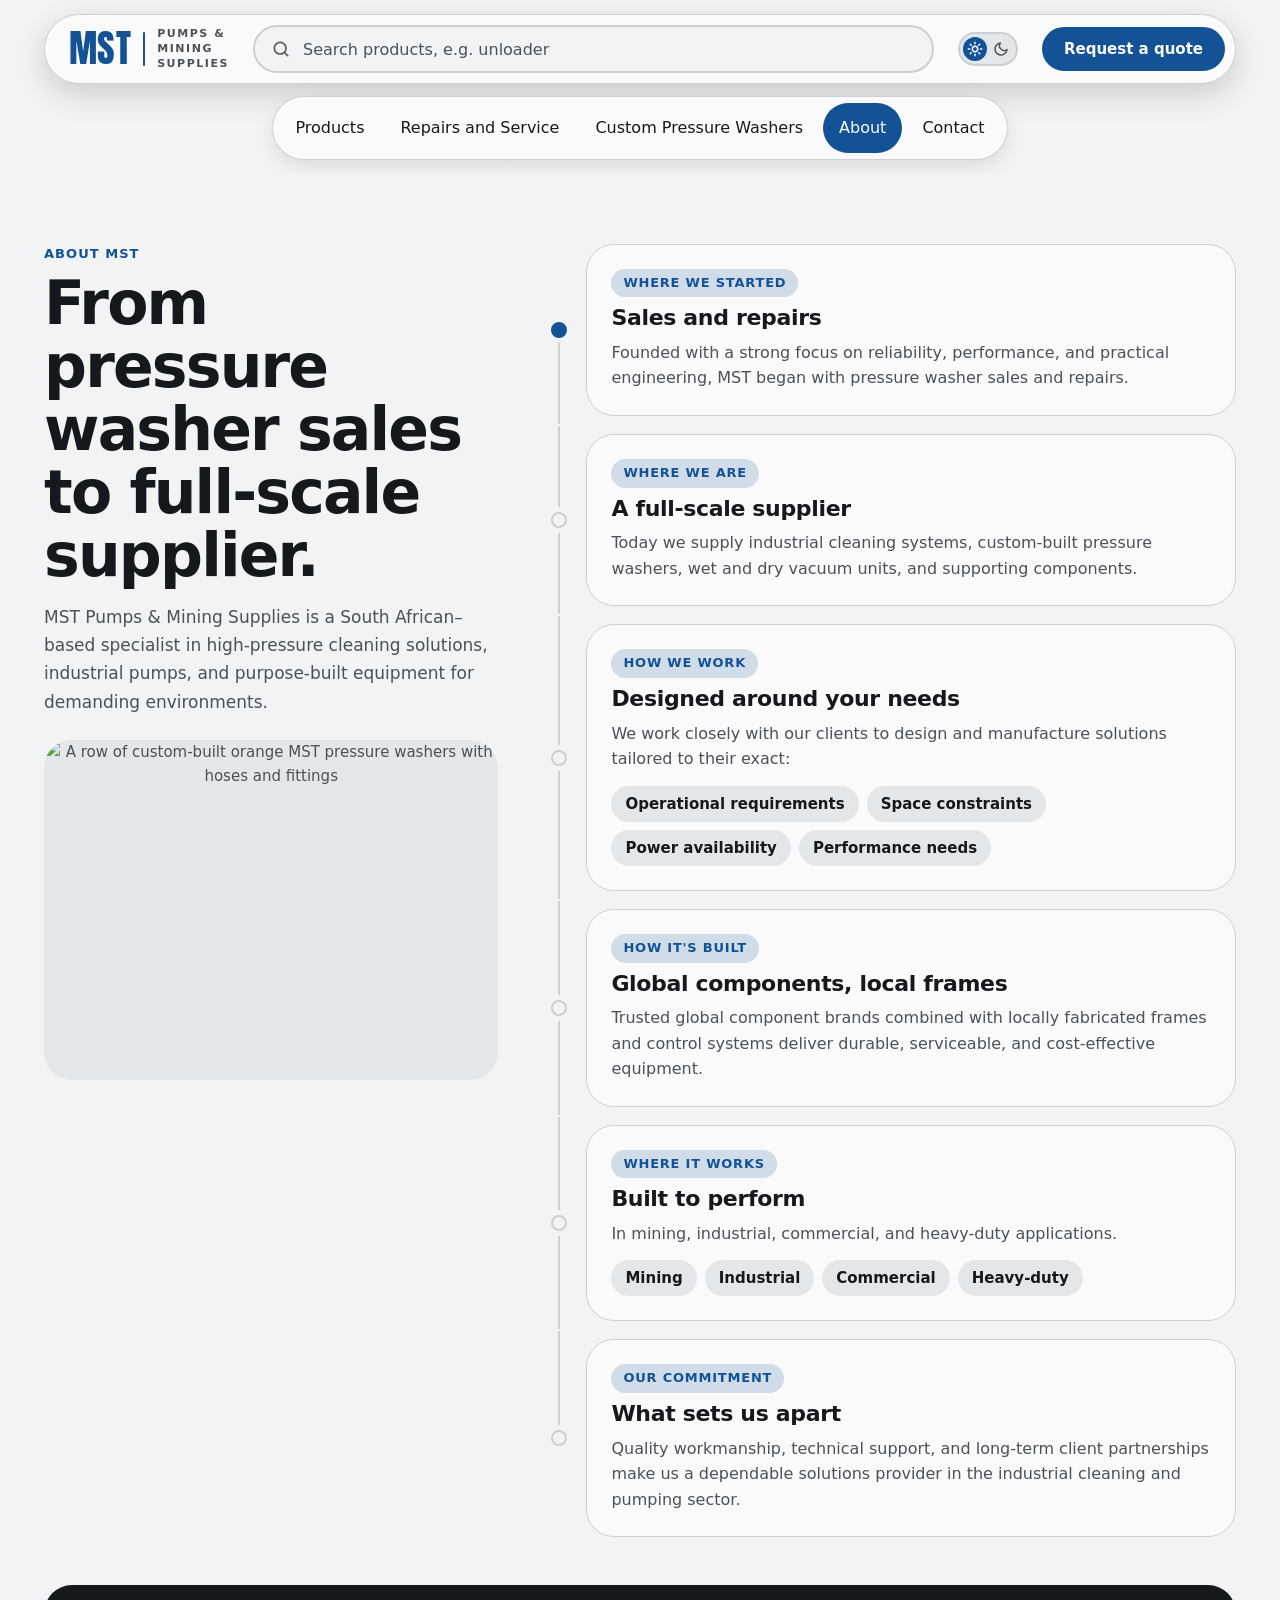
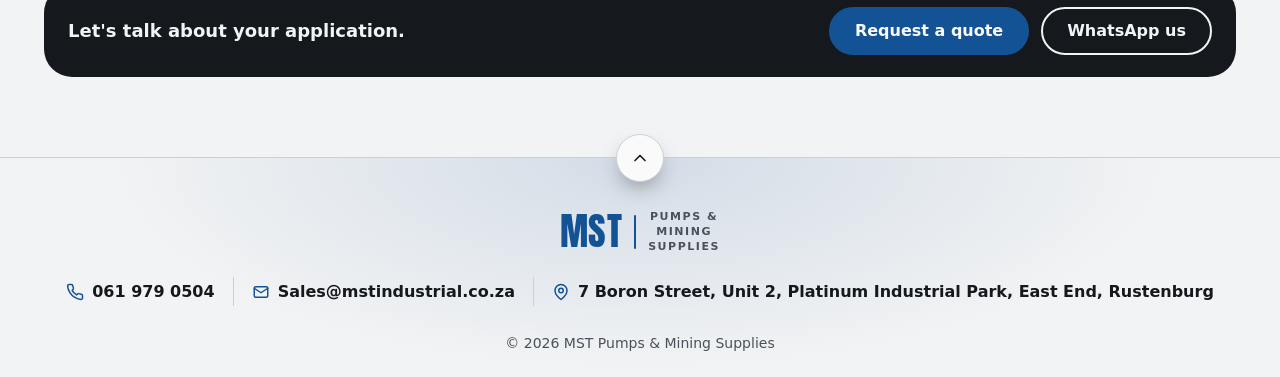
==== about/index.html @ c5d4fd09 "MST Pumps and Mining Supplies website: first progress version" ====
<!doctype html>
<html lang="en-ZA" class="no-js">
<head>
  <meta charset="utf-8">
  <meta name="viewport" content="width=device-width, initial-scale=1">
  <title>About Us | MST Pumps &amp; Mining Supplies</title>
  <meta name="description" content="MST Pumps &amp; Mining Supplies is a South African-based specialist in high-pressure cleaning solutions, industrial pumps and purpose-built equipment for demanding environments.">
  <meta name="color-scheme" content="light dark">
  <script>document.documentElement.className = document.documentElement.className.replace("no-js", "js");
  try { var t = localStorage.getItem("mst-theme"); if (t === "light" || t === "dark") document.documentElement.setAttribute("data-theme", t); } catch (e) {}</script>
  <!-- TEMP FONT: Anton from Google Fonts for the logo lettering. Save a local copy before launch. -->
  <link rel="preconnect" href="https://fonts.googleapis.com">
  <link rel="preconnect" href="https://fonts.gstatic.com" crossorigin>
  <link href="https://fonts.googleapis.com/css2?family=Anton&display=swap" rel="stylesheet">
  <link rel="stylesheet" href="../css/styles.css">
</head>
<body>
  <a class="skip-link" href="#main">Skip to content</a>



  <svg width="0" height="0" style="position:absolute" aria-hidden="true" focusable="false">
    <symbol id="i-search" viewBox="0 0 24 24"><circle cx="11" cy="11" r="7"/><path d="m20 20-3.5-3.5"/></symbol>
    <symbol id="i-grid" viewBox="0 0 24 24"><rect x="4" y="4" width="6.5" height="6.5" rx="1.5"/><rect x="13.5" y="4" width="6.5" height="6.5" rx="1.5"/><rect x="4" y="13.5" width="6.5" height="6.5" rx="1.5"/><rect x="13.5" y="13.5" width="6.5" height="6.5" rx="1.5"/></symbol>
    <symbol id="i-chev" viewBox="0 0 24 24"><path d="m6 9 6 6 6-6"/></symbol>
    <symbol id="i-tick" viewBox="0 0 24 24"><path d="m5 12 5 5 9-10"/></symbol>
      <symbol id="i-phone" viewBox="0 0 24 24"><path d="M22 16.9v3a2 2 0 0 1-2.2 2 19.8 19.8 0 0 1-8.6-3.1 19.5 19.5 0 0 1-6-6A19.8 19.8 0 0 1 2.1 4.2 2 2 0 0 1 4.1 2h3a2 2 0 0 1 2 1.7c.1 1 .4 1.9.7 2.8a2 2 0 0 1-.5 2.1L8.1 9.9a16 16 0 0 0 6 6l1.3-1.3a2 2 0 0 1 2.1-.4c.9.3 1.8.6 2.8.7a2 2 0 0 1 1.7 2z"/></symbol>
      <symbol id="i-mail" viewBox="0 0 24 24"><rect x="3" y="5" width="18" height="14" rx="2"/><path d="m3 7 9 6 9-6"/></symbol>
      <symbol id="i-pin" viewBox="0 0 24 24"><path d="M20 10c0 6-8 12-8 12S4 16 4 10a8 8 0 0 1 16 0z"/><circle cx="12" cy="10" r="3"/></symbol>
      <symbol id="i-up" viewBox="0 0 24 24"><path d="m6 15 6-6 6 6"/></symbol>
  </svg>

  <header class="site-header">
    <div class="container">
      <div class="island">
        <!-- TODO LOGO: replace this text wordmark with the real MST logo file (MST LOGO.webp on the current site) -->
        <a class="brand" href="../" aria-label="MST Pumps and Mining Supplies, home">
          <span class="brand-mark" aria-hidden="true">MST</span>
          <span class="brand-rule" aria-hidden="true"></span>
          <span class="brand-sub" aria-hidden="true"><span>Pumps &amp;</span><span>Mining</span><span>Supplies</span></span>
        </a>

        <button class="theme-toggle" id="theme-toggle" type="button" role="switch" aria-checked="false" aria-label="Dark mode" hidden>
          <svg class="i-sun" aria-hidden="true" viewBox="0 0 24 24"><circle cx="12" cy="12" r="4"/><path d="M12 2v2M12 20v2M4.9 4.9l1.4 1.4M17.7 17.7l1.4 1.4M2 12h2M20 12h2M4.9 19.1l1.4-1.4M17.7 6.3l1.4-1.4"/></svg>
          <svg class="i-moon" aria-hidden="true" viewBox="0 0 24 24"><path d="M21 12.8A9 9 0 1 1 11.2 3a7 7 0 0 0 9.8 9.8z"/></svg>
        </button>

        <button class="menu-toggle" type="button" aria-expanded="false" aria-controls="site-nav">Menu</button>

        <form class="hs" data-search data-base="../" role="search" action="../products/" method="get">
          <div class="hs-field">
            <svg aria-hidden="true"><use href="#i-search"/></svg>
            <input class="hs-input" type="search" name="q" placeholder="Search products, e.g. unloader" aria-label="Search products">
          </div>
          <ul class="hs-list" hidden></ul>
        </form>

        <a class="btn btn-primary" href="mailto:Sales@mstindustrial.co.za?subject=Quote%20request">Request a quote</a>
      </div>
    </div>

  <nav class="site-nav" id="site-nav" aria-label="Main" data-open="false" data-pills data-persist>
    <div class="container">
      <div class="pills" data-pill="slide">
        <a class="nav-link" href="../products/">Products</a>
        <a class="nav-link" href="../repairs-and-service/">Repairs and Service</a>
        <a class="nav-link" href="../custom-pressure-washers/">Custom Pressure Washers</a>
        <a class="nav-link" href="./" aria-current="page">About</a>
        <a class="nav-link" href="../#contact">Contact</a>
      </div>
    </div>
  </nav>
  </header>
  <main id="main">
    <section class="about" aria-labelledby="about-title">
      <div class="container about-wrap">
        <div class="about-side">
          <p class="eyebrow">About MST</p>
          <h1 id="about-title">From pressure washer sales to full-scale supplier.</h1>
          <p class="about-lead">MST Pumps &amp; Mining Supplies is a South African–based specialist in high-pressure cleaning solutions, industrial pumps, and purpose-built equipment for demanding environments.</p>
          <!-- TEMP PHOTO: hotlinked from the current site for reference. Save a local copy (about 1200 x 900, 4:3) before launch. -->
          <div class="photo-slot photo-slot--img about-photo"><img src="https://static.wixstatic.com/media/eb7ca1_f18e810049ad4fb198cf192a43bad2a2~mv2.webp/v1/fill/w_900,h_675,al_c,q_80,enc_auto/mst-custom-builds.webp" alt="A row of custom-built orange MST pressure washers with hoses and fittings" width="900" height="675" loading="lazy"></div>
        </div>

        <ol class="journey">
          <li class="step">
            <span class="step-tag">Where we started</span>
            <h2>Sales and repairs</h2>
            <p>Founded with a strong focus on reliability, performance, and practical engineering, MST began with pressure washer sales and repairs.</p>
          </li>
          <li class="step">
            <span class="step-tag">Where we are</span>
            <h2>A full-scale supplier</h2>
            <p>Today we supply industrial cleaning systems, custom-built pressure washers, wet and dry vacuum units, and supporting components.</p>
          </li>
          <li class="step">
            <span class="step-tag">How we work</span>
            <h2>Designed around your needs</h2>
            <p>We work closely with our clients to design and manufacture solutions tailored to their exact:</p>
            <ul class="step-chips">
              <li>Operational requirements</li>
              <li>Space constraints</li>
              <li>Power availability</li>
              <li>Performance needs</li>
            </ul>
          </li>
          <li class="step">
            <span class="step-tag">How it's built</span>
            <h2>Global components, local frames</h2>
            <p>Trusted global component brands combined with locally fabricated frames and control systems deliver durable, serviceable, and cost-effective equipment.</p>
          </li>
          <li class="step">
            <span class="step-tag">Where it works</span>
            <h2>Built to perform</h2>
            <p>In mining, industrial, commercial, and heavy-duty applications.</p>
            <ul class="step-chips">
              <li>Mining</li>
              <li>Industrial</li>
              <li>Commercial</li>
              <li>Heavy-duty</li>
            </ul>
          </li>
          <li class="step">
            <span class="step-tag">Our commitment</span>
            <h2>What sets us apart</h2>
            <p>Quality workmanship, technical support, and long-term client partnerships make us a dependable solutions provider in the industrial cleaning and pumping sector.</p>
          </li>
        </ol>
      </div>

      <div class="container">
        <div class="about-cta">
          <p>Let's talk about your application.</p>
          <div class="btn-row">
            <a class="btn btn-primary" href="mailto:Sales@mstindustrial.co.za?subject=Quote%20request">Request a quote</a>
            <a class="btn btn-secondary" href="https://wa.me/27619790504">WhatsApp us</a>
          </div>
        </div>
      </div>
    </section>
  </main>

  <footer class="site-footer">
    <a class="footer-up" href="#" aria-label="Back to top"><svg aria-hidden="true"><use href="#i-up"/></svg></a>
    <div class="container">
      <a class="footer-brand" href="../" aria-label="MST Pumps and Mining Supplies, home">
        <span class="brand-mark" aria-hidden="true">MST</span>
        <span class="brand-rule" aria-hidden="true"></span>
        <span class="brand-sub" aria-hidden="true"><span>Pumps &amp;</span><span>Mining</span><span>Supplies</span></span>
      </a>
      <div class="footer-line">
        <a href="tel:+27619790504"><svg aria-hidden="true"><use href="#i-phone"/></svg>061 979 0504</a>
        <a href="mailto:Sales@mstindustrial.co.za"><svg aria-hidden="true"><use href="#i-mail"/></svg>Sales@mstindustrial.co.za</a>
        <address><svg aria-hidden="true"><use href="#i-pin"/></svg>7 Boron Street, Unit 2, Platinum Industrial Park, East End, Rustenburg</address>
      </div>
      <p class="footer-copy">&copy; 2026 MST Pumps &amp; Mining Supplies</p>
    </div>
  </footer>

  <script src="../js/main.js" defer></script>
  <script src="../js/catalogue.js" defer></script>
  <script src="../js/search.js" defer></script>
  <script src="../js/nav-pill.js" defer></script>
  <script src="../js/quote.js" defer></script>
  <script src="../js/journey.js" defer></script>
</body>
</html>
---- css/styles.css ----
/*
  MST Pumps & Mining Supplies - homepage mockup
  Plain CSS, no build step. Upload the whole folder to public_html.

  Design rules in use:
  - One theme per visitor, chosen automatically (light by default, dark when the device asks for it).
  - One accent colour (the blue from the MST logo, #135295), used the same way everywhere.
  - One corner-radius rule: none. Every box, button and tile has square corners.
  - Motion is limited to hover and press feedback, and is switched off for visitors who ask for reduced motion.
*/

/* ---------- Tokens ---------- */
:root {
  --bg: #f2f3f4;
  --surface: #fafafa;
  --surface-2: #e4e7ea;
  --ink: #15191d;
  --ink-2: #49515a;
  --line: #cbd0d5;
  --accent: #135295;
  --accent-ink: #fafafa;
  --accent-text: #135295;
  --accent-hover: #053668;
  --card: #fafafa;
  --card-line: #cbd0d5;
  --error: #b42525;

  --font: ui-sans-serif, system-ui, "Segoe UI", Roboto, "Helvetica Neue", Arial, sans-serif;
  --font-display: Anton, Impact, "Haettenschweiler", "Arial Narrow Bold", sans-serif;
  --header-h: 96px;
  --maxw: 1240px;
  --gutter: 16px;
  --section-y: 56px;
}

/* Dark theme: follows the device unless the visitor picks one with the switch (html[data-theme]). */
@media (prefers-color-scheme: dark) {
  :root:not([data-theme="light"]) {
    --bg: #121518;
    --surface: #1a1e22;
    --surface-2: #23282d;
    --ink: #e8eaec;
    --ink-2: #a9b0b7;
    --line: #343a40;
    --accent: #4f8fd6;
    --accent-ink: #15191d;
    --accent-text: #7fb2ec;
    --accent-hover: #7fb2ec;
    --card: #20262b;
    --card-line: #2f363c;
    --error: #ee7a7a;
  }
}

:root[data-theme="dark"] {
  --bg: #121518;
  --surface: #1a1e22;
  --surface-2: #23282d;
  --ink: #e8eaec;
  --ink-2: #a9b0b7;
  --line: #343a40;
  --accent: #4f8fd6;
  --accent-ink: #15191d;
  --accent-text: #7fb2ec;
  --accent-hover: #7fb2ec;
  --card: #20262b;
  --card-line: #2f363c;
  --error: #ee7a7a;
}

:root[data-theme="light"] { color-scheme: light; }
:root[data-theme="dark"] { color-scheme: dark; }

@media (min-width: 768px) {
  :root {
    --gutter: 24px;
    --section-y: 80px;
  }
}

/* ---------- Base ---------- */
*,
*::before,
*::after {
  box-sizing: border-box;
}

html {
  -webkit-text-size-adjust: 100%;
  text-size-adjust: 100%;
}

@media (prefers-reduced-motion: no-preference) {
  html {
    scroll-behavior: smooth;
  }
}

body {
  margin: 0;
  background: var(--bg);
  color: var(--ink);
  font-family: var(--font);
  font-size: 1rem;
  line-height: 1.6;
  -webkit-font-smoothing: antialiased;
}

h1,
h2,
h3,
h4,
p {
  margin: 0;
}

img {
  max-width: 100%;
  display: block;
}

a {
  color: inherit;
}

section[id] {
  scroll-margin-top: calc(var(--header-h) + 8px);
}

:focus-visible {
  outline: 3px solid var(--ink);
  outline-offset: 3px;
}

.container {
  width: 100%;
  max-width: var(--maxw);
  margin-inline: auto;
  padding-inline: var(--gutter);
}

.skip-link {
  position: absolute;
  left: var(--gutter);
  top: -100px;
  padding: 12px 16px;
  background: var(--ink);
  color: var(--bg);
  font-weight: 600;
  text-decoration: none;
  z-index: 40;
}

.skip-link:focus {
  top: 8px;
}

/* ---------- Buttons ---------- */
.btn {
  display: inline-flex;
  align-items: center;
  justify-content: center;
  min-height: 48px;
  padding: 0 24px;
  border: 2px solid transparent;
  font: inherit;
  font-weight: 600;
  line-height: 1;
  white-space: nowrap;
  text-decoration: none;
  cursor: pointer;
}

/* Shared hover: a small lift. Buttons and nav tabs both use it. */
.btn {
  transition: transform 0.18s ease, box-shadow 0.18s ease, background-color 0.18s ease, border-color 0.18s ease, color 0.18s ease;
}

.btn:hover {
  transform: translateY(-2px);
}

.btn-primary:hover {
  box-shadow: 0 14px 30px -10px color-mix(in srgb, var(--accent) 80%, transparent);
}

.btn:active {
  transform: translateY(1px);
}

@media (prefers-reduced-motion: reduce) {
  .btn:hover { transform: none; }
}

.btn-primary {
  background: var(--accent);
  border-color: var(--accent);
  color: var(--accent-ink);
}

.btn-primary:hover {
  background: var(--accent-hover);
  border-color: var(--accent-hover);
}

.btn-secondary {
  background: transparent;
  border-color: var(--ink);
  color: var(--ink);
}

.btn-secondary:hover {
  background: var(--ink);
  color: var(--bg);
}

.btn-row {
  display: flex;
  flex-wrap: wrap;
  gap: 12px;
}

/* ---------- Header (floating island + pill nav) ---------- */
/* The island floats and sticks to the top; the nav pills sit below it and scroll away. */
.site-header {
  position: relative;
  z-index: 20;
  padding-block: 14px;
}

/* Only stick on wide screens: on a phone the two-row island would cover too much of the page. */
@media (min-width: 900px) {
  .site-header {
    position: sticky;
    top: 0;
    background: linear-gradient(var(--bg) 65%, transparent);
  }
}

.island {
  display: flex;
  flex-wrap: wrap;
  align-items: center;
  gap: 12px 16px;
  padding: 12px 12px 12px 20px;
  border: 1px solid var(--line);
  border-radius: 28px;
  background: var(--surface);
  box-shadow: 0 10px 30px rgba(0, 0, 0, 0.16);
}

.brand {
  display: inline-flex;
  align-items: center;
  gap: 12px;
  margin-right: auto;
  text-decoration: none;
}

/* Text logo: heavy "MST", a thin blue divider and the tagline stacked in small capitals. */
.brand-mark {
  font-family: var(--font-display);
  font-size: 2.35rem;
  font-weight: 400;
  letter-spacing: 0.01em;
  line-height: 0.9;
  text-transform: uppercase;
  color: var(--accent-text);
}

.brand-rule {
  width: 2px;
  height: 34px;
  border-radius: 2px;
  background: var(--accent);
}

.brand-sub {
  display: grid;
  gap: 1px;
  font-size: 0.6875rem;
  font-weight: 800;
  letter-spacing: 0.14em;
  line-height: 1.25;
  text-transform: uppercase;
  color: var(--ink-2);
}

/* Light / dark switch (js/main.js) */
.theme-toggle {
  position: relative;
  flex: none;
  width: 60px;
  height: 34px;
  padding: 0;
  border: 2px solid var(--line);
  border-radius: 999px;
  background: var(--surface-2);
  cursor: pointer;
}

.theme-toggle:hover {
  border-color: var(--ink-2);
}

.theme-toggle::before {
  content: "";
  position: absolute;
  top: 3px;
  left: 3px;
  width: 24px;
  height: 24px;
  border-radius: 50%;
  background: var(--accent);
  transition: transform 0.25s ease, background 0.25s ease;
}

.theme-toggle[aria-checked="true"]::before {
  transform: translateX(26px);
}

.theme-toggle svg {
  position: absolute;
  z-index: 1;
  top: 7px;
  width: 16px;
  height: 16px;
  fill: none;
  stroke: currentColor;
  stroke-width: 2.2;
  stroke-linecap: round;
  stroke-linejoin: round;
  pointer-events: none;
  transition: color 0.25s ease;
}

.theme-toggle .i-sun {
  left: 7px;
  color: var(--accent-ink);
}

.theme-toggle .i-moon {
  right: 7px;
  color: var(--ink-2);
}

.theme-toggle[aria-checked="true"] .i-sun {
  color: var(--ink-2);
}

.theme-toggle[aria-checked="true"] .i-moon {
  color: var(--accent-ink);
}

.theme-toggle[hidden] {
  display: none;
}

/* Small phones: shrink the logo a little so logo, switch and Menu button stay on one row. */
@media (max-width: 480px) {
  .island {
    gap: 12px 8px;
    padding-left: 16px;
  }

  .brand {
    gap: 8px;
  }

  .brand-mark {
    font-size: 1.9rem;
  }

  .brand-rule {
    height: 28px;
  }

  .brand-sub {
    font-size: 0.5625rem;
    letter-spacing: 0.1em;
  }

  .theme-toggle {
    width: 54px;
    height: 32px;
  }

  .theme-toggle::before {
    width: 22px;
    height: 22px;
  }

  .theme-toggle[aria-checked="true"]::before {
    transform: translateX(22px);
  }

  .theme-toggle svg {
    top: 6px;
  }

  .menu-toggle {
    padding: 0 14px;
  }
}

.island .hs {
  flex: 1 1 100%;
  order: 3;
  --hs-bg: var(--bg);
}

.island .btn {
  display: none;
  min-height: 44px;
  padding: 0 20px;
  border-radius: 999px;
  font-size: 0.9375rem;
}

.menu-toggle {
  display: none;
  min-height: 44px;
  padding: 0 18px;
  border: 2px solid var(--ink);
  border-radius: 999px;
  background: transparent;
  color: var(--ink);
  font: inherit;
  font-weight: 600;
  cursor: pointer;
}

.js .menu-toggle {
  display: inline-flex;
  align-items: center;
}

.site-nav .pills {
  display: flex;
  flex-direction: column;
  gap: 4px;
  padding: 8px;
  border: 1px solid var(--line);
  border-radius: 24px;
  background: var(--surface);
}

.nav-link {
  padding: 12px 16px;
  border-radius: 999px;
  font-size: 1rem;
  font-weight: 500;
  text-decoration: none;
  transition: transform 0.18s ease, background-color 0.18s ease, color 0.18s ease;
}

.nav-link:hover {
  transform: translateY(-2px);
}

.nav-link:active {
  transform: translateY(1px);
}

@media (prefers-reduced-motion: reduce) {
  .nav-link:hover { transform: none; }
}

.nav-link:hover,
.nav-link[aria-current="page"] {
  background: var(--accent);
  color: var(--accent-ink);
  text-decoration: none;
}

/* Without JavaScript the links stay visible; with it they sit behind the Menu button on small screens. */
.site-nav {
  padding-top: 12px;
}

.js .site-nav {
  display: none;
}

.js .site-nav[data-open="true"] {
  display: block;
}

@media (min-width: 900px) {
  .island {
    flex-wrap: nowrap;
    gap: 24px;
    padding: 10px 10px 10px 24px;
    border-radius: 999px;
  }

  .brand {
    margin-right: 0;
  }

  .island .hs {
    flex: 1 1 auto;
    order: 0;
  }

  .island .theme-toggle {
    order: 1;
  }

  .island .btn {
    display: inline-flex;
    order: 2;
  }

  .js .menu-toggle {
    display: none;
  }

  /* The pill row slips away while scrolling down and returns on scroll up (js/main.js toggles .nav-hidden). */
  .site-nav,
  .js .site-nav {
    display: block;
    max-height: 96px;
    padding-top: 12px;
    padding-bottom: 14px;
    overflow: hidden;
    transition: max-height 0.3s ease, padding 0.3s ease, opacity 0.25s ease, visibility 0s;
  }

  .nav-hidden .site-nav {
    max-height: 0;
    padding-block: 0;
    opacity: 0;
    visibility: hidden;
    transition: max-height 0.3s ease, padding 0.3s ease, opacity 0.25s ease, visibility 0s 0.3s;
  }

  .site-nav .pills {
    flex-direction: row;
    justify-content: center;
    width: fit-content;
    margin-inline: auto;
    gap: 4px;
    padding: 6px;
    border-radius: 999px;
    box-shadow: 0 6px 18px rgba(0, 0, 0, 0.1);
  }
}

/* ---------- Headings ---------- */
.section-title {
  font-size: clamp(1.75rem, 3vw, 2.5rem);
  font-weight: 700;
  letter-spacing: -0.02em;
  line-height: 1.1;
}

.section-lede {
  max-width: 60ch;
  margin-top: 12px;
  color: var(--ink-2);
}

/* ---------- Hero (full-bleed photo that also runs behind the header) ---------- */
/* Hero photo: local copy with the MST stickers painted out (images/hero-clean.jpg, 1536 x 1024). */
.hero {
  position: relative;
  isolation: isolate;
  display: grid;
  align-items: center;
  min-height: clamp(560px, 100svh, 860px);
  padding-block: 190px 96px;
  background: #0c0f12 url("../images/hero-clean.jpg") center / cover no-repeat;
  color: #f2f4f6;
}

/* Darkens the left for the text, the top for the header, and the bottom for the scroll cue. */
.hero::before {
  content: "";
  position: absolute;
  inset: 0;
  z-index: -1;
  background:
    linear-gradient(180deg, rgba(8, 11, 14, 0.55) 0%, rgba(8, 11, 14, 0.05) 30%),
    linear-gradient(90deg, rgba(8, 11, 14, 0.9) 0%, rgba(8, 11, 14, 0.62) 42%, rgba(8, 11, 14, 0.08) 80%),
    linear-gradient(180deg, transparent 80%, rgba(8, 11, 14, 0.7) 100%);
}

.hero h1 {
  font-size: clamp(2rem, 4.2vw, 3.75rem);
  font-weight: 800;
  letter-spacing: -0.03em;
  line-height: 1.06;
}

.hero h1 span {
  display: block;
}

.hero-sub {
  max-width: 44ch;
  margin-top: 18px;
  font-size: 1.1875rem;
  color: rgba(242, 244, 246, 0.86);
}

.hero .btn-row {
  gap: 14px;
  margin-top: 30px;
}

.hero .btn {
  min-height: 52px;
  padding: 0 26px;
  border-radius: 999px;
}

.btn-ghost {
  border-color: rgba(255, 255, 255, 0.55);
  background: rgba(255, 255, 255, 0.12);
  color: #fff;
  backdrop-filter: blur(6px);
}

.btn-ghost:hover {
  background: #fff;
  border-color: #fff;
  color: #111;
}

.hero-tags {
  display: flex;
  flex-wrap: wrap;
  gap: 8px;
  margin: 26px 0 0;
  padding: 0;
  list-style: none;
}

.hero-tags li {
  padding: 6px 14px;
  border: 1px solid rgba(255, 255, 255, 0.3);
  border-radius: 999px;
  background: rgba(255, 255, 255, 0.08);
  font-size: 0.875rem;
  font-weight: 600;
}

.hero-cue {
  position: absolute;
  bottom: 22px;
  left: 50%;
  display: grid;
  justify-items: center;
  gap: 6px;
  color: rgba(255, 255, 255, 0.85);
  font-size: 0.75rem;
  font-weight: 700;
  letter-spacing: 0.14em;
  text-transform: uppercase;
  text-decoration: none;
  transform: translateX(-50%);
}

.hero-cue svg {
  width: 22px;
  height: 22px;
  fill: none;
  stroke: currentColor;
  stroke-width: 2.4;
  stroke-linecap: round;
  stroke-linejoin: round;
}

@media (prefers-reduced-motion: no-preference) {
  .hero-cue {
    animation: cue-bob 1.8s ease-in-out infinite;
  }
}

@keyframes cue-bob {
  0%, 100% { transform: translate(-50%, 0); }
  50% { transform: translate(-50%, 7px); }
}

/* Homepage only: the header floats over the photo as frosted glass. */
.home .site-header {
  position: absolute;
  top: 0;
  right: 0;
  left: 0;
  background: none;
}

.home .island,
.home .site-nav .pills {
  border-color: color-mix(in srgb, var(--ink) 16%, transparent);
  background: color-mix(in srgb, var(--surface) var(--glass, 68%), transparent);
  backdrop-filter: blur(14px);
  transition: background-color 0.5s ease;
}

@media (min-width: 900px) {
  .home .site-header {
    position: fixed;
  }

  /* Once the page scrolls, a long, light fade in the page colour sits behind the header so content
     melts away under it instead of showing through the glass. It fades in over half a second. */
  .home .site-header::before {
    content: "";
    position: absolute;
    top: -8px;
    right: 0;
    bottom: -90px;
    left: 0;
    z-index: -1;
    background: linear-gradient(
      180deg,
      color-mix(in srgb, var(--bg) 88%, transparent) 0%,
      color-mix(in srgb, var(--bg) 80%, transparent) 30%,
      color-mix(in srgb, var(--bg) 56%, transparent) 52%,
      color-mix(in srgb, var(--bg) 28%, transparent) 72%,
      color-mix(in srgb, var(--bg) 9%, transparent) 88%,
      transparent 100%
    );
    opacity: 0;
    pointer-events: none;
    transition: opacity 0.55s ease;
  }

  .home .site-header.scrolled {
    --glass: 84%;
  }

  .home .site-header.scrolled::before {
    opacity: 1;
  }
}

@media (max-width: 899px) {
  .hero {
    padding-block: 170px 90px;
  }
}

.photo-slot {
  display: grid;
  place-items: center;
  padding: 24px;
  background: var(--surface-2);
  border: 1px dashed var(--ink-2);
  color: var(--ink-2);
  font-size: 0.9375rem;
  text-align: center;
}

/* ---------- Range (layout: bento grid, 7 tiles) ---------- */
.range {
  padding-block: var(--section-y);
}

.bento {
  display: grid;
  grid-template-columns: 1fr;
  gap: 12px;
  margin-top: 32px;
}

.tile {
  display: flex;
  flex-direction: column;
  justify-content: space-between;
  gap: 32px;
  min-height: 180px;
  padding: 24px;
  background: var(--surface);
  border: 1px solid var(--line);
  color: var(--ink);
  text-decoration: none;
}

.tile h3 {
  font-size: 1.25rem;
  font-weight: 700;
  letter-spacing: -0.01em;
  line-height: 1.2;
}

.tile p {
  margin-top: 6px;
  color: var(--ink-2);
}

.tile-arrow {
  align-self: flex-end;
  font-size: 1.5rem;
  line-height: 1;
}

@media (prefers-reduced-motion: no-preference) {
  .tile-arrow {
    transition: transform 0.2s ease;
  }
}

.tile:hover .tile-arrow {
  transform: translateX(4px);
}

.tile--steel {
  background: var(--surface-2);
  border-color: var(--surface-2);
}

.tile--accent {
  background: var(--accent);
  border-color: var(--accent);
  color: var(--accent-ink);
}

.tile--accent p {
  color: var(--accent-ink);
}

.tile--large h3 {
  font-size: clamp(1.5rem, 2.4vw, 2rem);
}

@media (min-width: 768px) {
  .bento {
    grid-template-columns: repeat(12, 1fr);
  }

  .tile--large {
    min-height: 280px;
  }

  .t-a {
    grid-column: span 7;
  }

  .t-b {
    grid-column: span 5;
  }

  .t-c,
  .t-d,
  .t-e {
    grid-column: span 4;
  }

  .t-f,
  .t-g {
    grid-column: span 6;
  }
}

/* ---------- Carwash sets (layout: two-column spec comparison) ---------- */
.carwash {
  padding-block: var(--section-y);
  border-top: 1px solid var(--line);
}

.kits {
  display: grid;
  grid-template-columns: 1fr;
  gap: 32px;
  margin-top: 32px;
}

.kit {
  padding-top: 20px;
  border-top: 3px solid var(--ink);
}

.kit h3 {
  font-size: 1.25rem;
  font-weight: 700;
  letter-spacing: -0.01em;
}

.kit-stats {
  display: grid;
  grid-template-columns: 1fr 1fr;
  gap: 24px;
  margin-top: 20px;
}

.stat-num {
  font-size: clamp(2.5rem, 5vw, 3.75rem);
  font-weight: 800;
  letter-spacing: -0.03em;
  line-height: 1;
  font-variant-numeric: tabular-nums;
}

.stat-unit {
  margin-left: 4px;
  font-size: 0.4em;
  font-weight: 600;
  letter-spacing: 0;
}

.stat-label {
  margin-top: 8px;
  color: var(--ink-2);
  font-size: 0.9375rem;
  line-height: 1.4;
}

.kit-included {
  display: grid;
  grid-template-columns: 1fr;
  gap: 24px;
  margin-top: 32px;
  padding: 24px;
  background: var(--surface-2);
}

.kit-included h4 {
  font-size: 1rem;
  font-weight: 700;
}

.kit-included p {
  margin-top: 6px;
  color: var(--ink-2);
}

.carwash .btn-row {
  margin-top: 32px;
}

@media (min-width: 768px) {
  .kits {
    grid-template-columns: 1fr 1fr;
    gap: 24px;
  }

  .kit-included {
    grid-template-columns: 1fr 1fr;
    gap: 48px;
    padding: 32px;
  }
}

/* ---------- Services (layout: large link rows) ---------- */
.services {
  padding-block: var(--section-y);
  border-top: 1px solid var(--line);
}

.rows {
  margin-top: 32px;
}

.row {
  display: flex;
  align-items: center;
  justify-content: space-between;
  gap: 24px;
  padding-block: 24px;
  text-decoration: none;
}

.row + .row {
  border-top: 1px solid var(--line);
}

.row h3 {
  font-size: clamp(1.375rem, 3vw, 2.25rem);
  font-weight: 700;
  letter-spacing: -0.02em;
  line-height: 1.15;
}

.row p {
  margin-top: 4px;
  color: var(--ink-2);
}

.row:hover h3 {
  color: var(--accent-text);
}

.row .tile-arrow {
  align-self: center;
  font-size: 1.75rem;
}

.row:hover .tile-arrow {
  transform: translateX(4px);
}

/* ---------- Contact (layout: bento of rounded cards) ---------- */
/* The contact panel is the one place with rounded corners; the rest of the site stays square for now. */
.contact {
  --r-lg: 28px;
  --r-md: 20px;
  padding-block: var(--section-y);
  background: var(--surface-2);
}

.contact-grid {
  display: grid;
  grid-template-columns: 1fr;
  gap: 16px;
  margin-top: 32px;
}

.contact .ico {
  display: grid;
  place-items: center;
  flex: none;
  width: 48px;
  height: 48px;
  border-radius: 50%;
  background: var(--accent);
  color: var(--accent-ink);
}

.contact .ico svg {
  width: 22px;
  height: 22px;
  fill: none;
  stroke: currentColor;
  stroke-width: 2;
  stroke-linecap: round;
  stroke-linejoin: round;
}

.contact .ico--soft {
  background: color-mix(in srgb, var(--accent) 16%, transparent);
  color: var(--accent-text);
}

.contact-label {
  display: block;
  font-size: 0.8125rem;
  font-weight: 600;
  letter-spacing: 0.06em;
  text-transform: uppercase;
  color: var(--ink-2);
}

.contact-value {
  display: block;
  margin-top: 2px;
  font-size: 1.0625rem;
  font-weight: 700;
  font-style: normal;
  overflow-wrap: anywhere;
}

/* Phone block */
.contact-phone {
  display: flex;
  flex-direction: column;
  justify-content: space-between;
  gap: 40px;
  padding: 32px;
  border-radius: var(--r-lg);
  background: var(--accent);
  color: var(--accent-ink);
  text-decoration: none;
}

.contact-phone:hover {
  background: var(--accent-hover);
}

.contact-phone .contact-label {
  color: var(--accent-ink);
  opacity: 0.8;
}

.contact-phone .ico {
  background: var(--accent-ink);
  color: var(--accent);
}

.contact-phone-top {
  display: flex;
  align-items: center;
  justify-content: space-between;
  gap: 16px;
}

.phone {
  display: block;
  font-size: clamp(2.5rem, 6vw, 4.25rem);
  font-weight: 800;
  letter-spacing: -0.03em;
  line-height: 1;
  font-variant-numeric: tabular-nums;
}

/* Email and address cards */
.contact-side {
  display: grid;
  gap: 16px;
}

.contact-card {
  display: flex;
  align-items: center;
  gap: 16px;
  padding: 24px;
  border: 1px solid var(--card-line);
  border-radius: var(--r-md);
  background: var(--card);
  text-decoration: none;
}

a.contact-card:hover {
  border-color: var(--ink);
}

/* Action bar */
.contact-bar {
  display: flex;
  flex-wrap: wrap;
  align-items: center;
  justify-content: space-between;
  gap: 12px 24px;
  padding: 20px;
  border-radius: var(--r-lg);
  background: var(--ink);
  color: var(--bg);
}

.contact-bar p {
  font-weight: 600;
}

.contact .btn {
  border-radius: 999px;
}

.contact-bar .btn-primary {
  background: var(--accent);
  border-color: var(--accent);
  color: var(--accent-ink);
}

.contact-bar .btn-primary:hover {
  background: var(--accent-hover);
  border-color: var(--accent-hover);
}

.contact-bar .btn-secondary {
  border-color: var(--bg);
  color: var(--bg);
}

.contact-bar .btn-secondary:hover {
  background: var(--bg);
  color: var(--ink);
}

@media (min-width: 900px) {
  .contact-grid {
    grid-template-columns: 1.2fr 1fr;
  }

  .contact-bar {
    grid-column: 1 / -1;
    padding: 16px 16px 16px 28px;
    border-radius: 999px;
  }
}

/* ---------- Footer: logo, one line of contact details, copyright, back to top ---------- */
.site-footer {
  position: relative;
  padding: 52px 0 22px;
  border-top: 1px solid var(--line);
  background:
    radial-gradient(60% 140% at 50% 0%, color-mix(in srgb, var(--accent) 14%, transparent), transparent 70%),
    var(--bg);
  text-align: center;
}

.footer-up {
  position: absolute;
  top: 0;
  left: 50%;
  display: grid;
  place-items: center;
  width: 48px;
  height: 48px;
  border: 1px solid var(--line);
  border-radius: 50%;
  background: var(--surface);
  color: var(--ink);
  box-shadow: 0 10px 24px -10px rgba(0, 0, 0, 0.6);
  transform: translate(-50%, -50%);
  transition: transform 0.18s ease, background-color 0.18s ease, color 0.18s ease;
}

.footer-up:hover {
  background: var(--accent);
  color: var(--accent-ink);
  transform: translate(-50%, calc(-50% - 3px));
}

.footer-up svg {
  width: 20px;
  height: 20px;
  fill: none;
  stroke: currentColor;
  stroke-width: 2;
  stroke-linecap: round;
  stroke-linejoin: round;
}

.footer-brand {
  display: inline-flex;
  align-items: center;
  gap: 12px;
  color: inherit;
  text-decoration: none;
}

.footer-line {
  display: flex;
  flex-wrap: wrap;
  align-items: center;
  justify-content: center;
  gap: 8px 0;
  margin-top: 22px;
  font-weight: 600;
}

.footer-line > * {
  display: inline-flex;
  align-items: center;
  gap: 8px;
  padding: 2px 18px;
  color: var(--ink);
  font-style: normal;
  text-decoration: none;
}

.footer-line > * + * {
  border-left: 1px solid var(--line);
}

.footer-line svg {
  flex: none;
  width: 18px;
  height: 18px;
  fill: none;
  stroke: var(--accent-text);
  stroke-width: 2;
  stroke-linecap: round;
  stroke-linejoin: round;
}

.footer-line a:hover {
  color: var(--accent-text);
}

.footer-copy {
  margin-top: 26px;
  color: var(--ink-2);
  font-size: 0.875rem;
}

@media (max-width: 760px) {
  .footer-line > * + * {
    border-left: 0;
  }
}

/* ---------- Reduced motion ---------- */
@media (prefers-reduced-motion: reduce) {
  *,
  *::before,
  *::after {
    transition: none !important;
    animation: none !important;
    scroll-behavior: auto !important;
  }
}

/* ---------- Products page ---------- */
.page-head {
  padding-block: 40px 24px;
  border-bottom: 1px solid var(--line);
}

.page-head h1 {
  font-size: clamp(2.25rem, 5vw, 3.5rem);
  font-weight: 800;
  letter-spacing: -0.03em;
  line-height: 1.05;
}

.page-sub {
  max-width: 62ch;
  margin-top: 12px;
  color: var(--ink-2);
  font-size: 1.0625rem;
}

/* Search + category filter (browse panel with tick boxes). Built by js/products.js. */
.tools {
  display: grid;
  gap: 16px;
  margin-top: 28px;
}

.no-js .tools { display: none; }

.tools-bar {
  position: relative;
  display: flex;
  flex-wrap: wrap;
  gap: 12px;
}

.tools .hs {
  flex: 1 1 320px;
  --hs-bg: var(--card);
}

.tools .hs-field {
  min-height: 56px;
}

.tools .hs-input {
  height: 50px;
  font-size: 1.0625rem;
}

.tools .hs-list {
  z-index: 15;
}

.browse-btn {
  display: inline-flex;
  align-items: center;
  gap: 10px;
  min-height: 56px;
  padding: 0 22px;
  border: 2px solid var(--accent);
  border-radius: 999px;
  background: var(--accent);
  color: var(--accent-ink);
  font: inherit;
  font-weight: 600;
  white-space: nowrap;
  cursor: pointer;
}

.browse-btn:hover,
.browse-btn[aria-expanded="true"] {
  border-color: var(--accent-hover);
  background: var(--accent-hover);
}

.browse-btn svg {
  width: 18px;
  height: 18px;
  fill: none;
  stroke: currentColor;
  stroke-width: 2.2;
  stroke-linecap: round;
  stroke-linejoin: round;
}

.browse-btn .chev {
  width: 16px;
  height: 16px;
  transition: transform 0.2s ease;
}

.browse-btn[aria-expanded="true"] .chev {
  transform: rotate(180deg);
}

.browse-badge {
  display: inline-grid;
  place-items: center;
  min-width: 24px;
  height: 24px;
  padding: 0 7px;
  border-radius: 999px;
  background: var(--accent-ink);
  color: var(--accent);
  font-size: 0.8125rem;
  font-weight: 700;
}

.browse-badge[hidden] {
  display: none;
}

.browse-panel {
  position: absolute;
  top: calc(100% + 10px);
  left: 0;
  right: 0;
  z-index: 15;
  padding: 14px;
  border: 1px solid var(--line);
  border-radius: 24px;
  background: var(--surface);
  box-shadow: 0 18px 48px rgba(0, 0, 0, 0.3);
}

.browse-panel[hidden] {
  display: none;
}

.browse-grid {
  display: grid;
  grid-template-columns: 1fr;
  gap: 10px;
}

@media (min-width: 700px) {
  .browse-grid {
    grid-template-columns: 1fr 1fr;
  }
}

@media (min-width: 1000px) {
  .browse-grid {
    grid-template-columns: repeat(3, 1fr);
  }
}

.cat-card {
  position: relative;
  display: grid;
  grid-template-columns: auto 1fr auto;
  gap: 4px 12px;
  align-items: center;
  padding: 16px 18px;
  border: 1px solid var(--line);
  border-radius: 16px;
  background: var(--card);
  cursor: pointer;
}

.cat-card:hover {
  border-color: var(--ink);
}

.cat-card--all {
  grid-column: 1 / -1;
}

.cat-card input {
  position: absolute;
  opacity: 0;
  inset: 0;
  width: 100%;
  height: 100%;
  margin: 0;
  cursor: pointer;
}

.cat-card:has(input:focus-visible) {
  outline: 3px solid var(--ink);
  outline-offset: 2px;
}

.cat-card:has(input:checked) {
  border-color: var(--accent);
  background: color-mix(in srgb, var(--accent) 14%, var(--card));
}

.cat-box {
  display: grid;
  place-items: center;
  width: 24px;
  height: 24px;
  border: 2px solid var(--ink-2);
  border-radius: 7px;
  background: transparent;
}

.cat-box svg {
  width: 16px;
  height: 16px;
  fill: none;
  stroke: var(--accent-ink);
  stroke-width: 3.2;
  stroke-linecap: round;
  stroke-linejoin: round;
  opacity: 0;
}

.cat-card:has(input:checked) .cat-box {
  border-color: var(--accent);
  background: var(--accent);
}

.cat-card:has(input:checked) .cat-box svg {
  opacity: 1;
}

.cat-name {
  font-size: 1.0625rem;
  font-weight: 700;
  line-height: 1.25;
}

.cat-num {
  color: var(--ink-2);
  font-weight: 600;
  font-variant-numeric: tabular-nums;
}

.cat-desc {
  grid-column: 2 / -1;
  color: var(--ink-2);
  font-size: 0.875rem;
  line-height: 1.4;
}

.cat-card--all .cat-desc {
  display: none;
}

.browse-foot {
  display: flex;
  align-items: center;
  justify-content: space-between;
  gap: 12px;
  margin-top: 12px;
  padding: 12px 6px 0;
  border-top: 1px solid var(--line);
}

.browse-foot .btn {
  min-height: 44px;
  padding: 0 22px;
  border-radius: 999px;
  font-size: 0.9375rem;
}

.link-btn {
  padding: 8px 4px;
  border: 0;
  background: none;
  color: var(--ink);
  font: inherit;
  font-weight: 600;
  text-decoration: underline;
  text-underline-offset: 4px;
  cursor: pointer;
}

.link-btn:hover {
  color: var(--accent-text);
}

.filter-chips {
  display: flex;
  flex-wrap: wrap;
  align-items: center;
  gap: 8px;
}

.filter-chips:empty {
  display: none;
}

.filter-chip {
  display: inline-flex;
  align-items: center;
  gap: 8px;
  min-height: 40px;
  padding: 0 8px 0 16px;
  border: 0;
  border-radius: 999px;
  background: var(--accent);
  color: var(--accent-ink);
  font: inherit;
  font-size: 0.9375rem;
  font-weight: 600;
  cursor: pointer;
}

.filter-chip:hover {
  background: var(--accent-hover);
}

.filter-chip i {
  display: grid;
  place-items: center;
  width: 24px;
  height: 24px;
  border-radius: 50%;
  background: rgba(0, 0, 0, 0.2);
  font-style: normal;
  line-height: 1;
}

.result-count {
  color: var(--ink-2);
  font-size: 0.9375rem;
}

.catalogue { padding-block: 16px var(--section-y); }

.cat { padding-top: 40px; }
.cat[hidden] { display: none; }

.cat-head {
  display: flex;
  flex-wrap: wrap;
  align-items: baseline;
  gap: 4px 20px;
  padding-bottom: 12px;
  border-bottom: 2px solid var(--ink);
}

.cat-head h2 {
  font-size: clamp(1.375rem, 2.4vw, 1.75rem);
  font-weight: 700;
  letter-spacing: -0.02em;
}

.cat-head p { color: var(--ink-2); }

.prod-list { list-style: none; margin: 0; padding: 0; }

.prod {
  display: grid;
  grid-template-columns: 1fr auto;
  align-items: center;
  gap: 8px 16px;
  padding: 14px 0;
  border-bottom: 1px solid var(--line);
}

.prod[hidden] { display: none; }

.prod-name { font-weight: 500; line-height: 1.35; }

.prod-price {
  font-weight: 700;
  font-variant-numeric: tabular-nums;
  white-space: nowrap;
}

.prod-quote {
  grid-column: 1 / -1;
  min-height: 44px;
  font-size: 0.9375rem;
}

.empty { padding: 48px 0; max-width: 60ch; }
.empty[hidden] { display: none; }

@media (min-width: 720px) {
  .prod { grid-template-columns: 1fr 120px 180px; gap: 16px; }
  .prod-price { text-align: right; }
  .prod-quote { grid-column: auto; }
}

/* ---------- Header product search ---------- */
/* Variants restyle it through --hs-* custom properties. */
.hs {
  position: relative;
  width: 100%;
}

.hs-field {
  display: flex;
  align-items: center;
  gap: 10px;
  min-height: 48px;
  padding: 0 8px 0 16px;
  border: 2px solid var(--hs-line, var(--line));
  border-radius: var(--hs-radius, 999px);
  background: var(--hs-bg, var(--surface));
  color: var(--hs-ink, var(--ink));
}

.hs-field:focus-within {
  border-color: var(--hs-focus, var(--accent));
  outline: 3px solid var(--hs-ring, color-mix(in srgb, var(--accent) 35%, transparent));
  outline-offset: 0;
}

.hs-field svg {
  flex: none;
  width: 20px;
  height: 20px;
  fill: none;
  stroke: currentColor;
  stroke-width: 2;
  stroke-linecap: round;
  stroke-linejoin: round;
  opacity: 0.7;
}

.hs-input {
  flex: 1;
  min-width: 0;
  height: 44px;
  border: 0;
  background: transparent;
  color: inherit;
  font: inherit;
  outline: none;
}

.hs-input::placeholder {
  color: var(--hs-placeholder, var(--ink-2));
  opacity: 1;
}

.hs-input::-webkit-search-cancel-button {
  cursor: pointer;
}

.hs-go {
  flex: none;
  min-height: 36px;
  padding: 0 16px;
  border: 0;
  border-radius: 999px;
  background: var(--hs-go-bg, var(--accent));
  color: var(--hs-go-ink, var(--accent-ink));
  font: inherit;
  font-size: 0.9375rem;
  font-weight: 600;
  cursor: pointer;
}

.hs-list {
  position: absolute;
  top: calc(100% + 8px);
  left: 0;
  right: 0;
  z-index: 60;
  max-height: min(70vh, 560px);
  margin: 0;
  padding: 8px;
  overflow-y: auto;
  list-style: none;
  border: 1px solid var(--line);
  border-radius: 20px;
  background: var(--surface);
  color: var(--ink);
  box-shadow: 0 18px 48px rgba(0, 0, 0, 0.28);
}

.hs-list[hidden] {
  display: none;
}

.hs-opt a {
  display: grid;
  grid-template-columns: 1fr auto;
  gap: 2px 16px;
  padding: 10px 12px;
  border-radius: 12px;
  text-decoration: none;
}

.hs-opt[aria-selected="true"] a {
  background: var(--surface-2);
}

.hs-name {
  font-weight: 600;
  line-height: 1.3;
}

.hs-name mark {
  background: color-mix(in srgb, var(--accent) 22%, transparent);
  color: inherit;
  border-radius: 3px;
}

.hs-price {
  font-weight: 700;
  font-variant-numeric: tabular-nums;
  white-space: nowrap;
}

.hs-meta {
  grid-column: 1 / -1;
  color: var(--ink-2);
  font-size: 0.8125rem;
}

.hs-opt a.hs-all {
  display: block;
  margin-top: 4px;
  border-top: 1px solid var(--line);
  border-radius: 0 0 12px 12px;
  color: var(--accent-text);
  font-weight: 600;
}

.hs-empty {
  padding: 16px 12px;
  color: var(--ink-2);
}

/* ---------- Nav pill bubble (js/nav-pill.js) ---------- */
.pills.has-bubble {
  position: relative;
}

.pill-bubble {
  position: absolute;
  top: 0;
  left: 0;
  z-index: 0;
  width: 0;
  height: 0;
  border-radius: 999px;
  background: var(--accent);
  pointer-events: none;
  transition: transform 0.38s cubic-bezier(0.4, 0, 0.2, 1), width 0.38s cubic-bezier(0.4, 0, 0.2, 1), height 0.2s ease, opacity 0.2s ease, translate 0.18s ease, box-shadow 0.18s ease;
}

.pills[data-pill="spring"] .pill-bubble {
  transition-duration: 0.55s, 0.55s, 0.2s, 0.2s;
  transition-timing-function: cubic-bezier(0.34, 1.56, 0.64, 1);
}

.pills[data-pill="stretch"] .pill-bubble {
  transition-duration: 0.17s, 0.17s, 0.2s, 0.2s;
  transition-timing-function: cubic-bezier(0.5, 0, 0.3, 1);
}

.pill-bubble.no-anim {
  transition: none !important;
}

.pills.has-bubble .nav-link,
.pills.has-bubble .nav-link:hover,
.pills.has-bubble .nav-link[aria-current="page"] {
  position: relative;
  z-index: 1;
  background: transparent;
  color: var(--ink);
  transition: color 0.2s ease, transform 0.18s ease;
}

.pills.has-bubble .nav-link.is-lit {
  color: var(--accent-ink);
}

.pills.has-bubble .nav-link:not(.is-lit):hover {
  background: color-mix(in srgb, var(--accent) 16%, transparent);
  box-shadow: 0 10px 20px -12px color-mix(in srgb, var(--accent) 80%, transparent);
  color: var(--accent-text);
}

/* When the tab under the bubble is hovered, the bubble lifts with it and gets the same glow as the buttons. */
.pills.has-bubble:has(.nav-link.is-lit:hover) .pill-bubble {
  translate: 0 -2px;
  box-shadow: 0 12px 24px -10px color-mix(in srgb, var(--accent) 80%, transparent);
}

@media (prefers-reduced-motion: reduce) {
  .pill-bubble {
    transition: none !important;
  }
}

/* ---------- Quote pop-up (js/quote.js) ---------- */
.modal-open {
  overflow: hidden;
}

.quote-dialog {
  width: min(520px, calc(100% - 24px));
  max-height: calc(100dvh - 24px);
  margin: auto;
  padding: 0;
  border: 1px solid var(--line);
  border-radius: 28px;
  background: var(--surface);
  color: var(--ink);
  box-shadow: 0 24px 64px rgba(0, 0, 0, 0.45);
  overflow: auto;
}

.quote-dialog::backdrop {
  background: rgba(8, 12, 16, 0.62);
  backdrop-filter: blur(3px);
}

@media (prefers-reduced-motion: no-preference) {
  .quote-dialog[open] {
    animation: quote-in 0.22s ease-out;
  }

  .quote-dialog[open]::backdrop {
    animation: quote-fade 0.22s ease-out;
  }
}

@keyframes quote-in {
  from { opacity: 0; transform: translateY(14px) scale(0.98); }
  to { opacity: 1; transform: none; }
}

@keyframes quote-fade {
  from { opacity: 0; }
  to { opacity: 1; }
}

.quote-card {
  position: relative;
  padding: 32px 28px 28px;
}

.quote-close {
  position: absolute;
  top: 14px;
  right: 14px;
  display: grid;
  place-items: center;
  width: 44px;
  height: 44px;
  border: 0;
  border-radius: 50%;
  background: var(--surface-2);
  color: var(--ink);
  font-size: 1.5rem;
  line-height: 1;
  cursor: pointer;
}

.quote-close:hover {
  background: var(--accent);
  color: var(--accent-ink);
}

.quote-card h2 {
  padding-right: 52px;
  font-size: 1.625rem;
  font-weight: 800;
  letter-spacing: -0.02em;
  line-height: 1.15;
}

.quote-lead {
  margin-top: 8px;
  color: var(--ink-2);
}

.quote-product {
  margin-top: 16px;
  padding: 10px 14px;
  border-radius: 14px;
  background: color-mix(in srgb, var(--accent) 14%, transparent);
  font-size: 0.9375rem;
}

.quote-card form {
  display: grid;
  gap: 16px;
  margin-top: 20px;
}

.quote-field label {
  display: block;
  margin-bottom: 6px;
  font-size: 0.9375rem;
  font-weight: 600;
}

.quote-opt {
  color: var(--ink-2);
  font-weight: 400;
}

.quote-req {
  color: var(--accent-text);
}

.quote-field input,
.quote-field textarea {
  display: block;
  width: 100%;
  min-height: 48px;
  padding: 10px 16px;
  border: 2px solid var(--line);
  border-radius: 14px;
  background: var(--bg);
  color: var(--ink);
  font: inherit;
}

.quote-field textarea {
  resize: vertical;
  min-height: 84px;
}

.quote-field input:focus,
.quote-field textarea:focus {
  border-color: var(--accent);
  outline: 3px solid color-mix(in srgb, var(--accent) 35%, transparent);
  outline-offset: 0;
}

.quote-field input[aria-invalid="true"] {
  border-color: #d64545;
}

.quote-error {
  margin-top: 6px;
  color: var(--error);
  font-size: 0.875rem;
  font-weight: 600;
}

.quote-actions {
  display: flex;
  flex-wrap: wrap;
  gap: 12px;
  margin-top: 4px;
}

.quote-card .btn {
  border-radius: 999px;
}

.quote-note {
  color: var(--ink-2);
  font-size: 0.8125rem;
  line-height: 1.45;
}

.quote-view[hidden] {
  display: none;
}

.quote-view .quote-actions {
  margin-top: 20px;
}

/* ---------- About page ---------- */
.eyebrow {
  font-size: 0.8125rem;
  font-weight: 700;
  letter-spacing: 0.08em;
  text-transform: uppercase;
  color: var(--accent-text);
}

.about {
  padding-block: 40px var(--section-y);
}

.about-wrap {
  display: grid;
  gap: 32px;
}

.about-side h1 {
  margin-top: 8px;
  font-size: clamp(2.25rem, 5.5vw, 3.75rem);
  font-weight: 800;
  letter-spacing: -0.03em;
  line-height: 1.05;
}

.about-lead {
  margin-top: 16px;
  color: var(--ink-2);
  font-size: 1.0625rem;
  line-height: 1.65;
}

.about-photo {
  margin-top: 24px;
  aspect-ratio: 4 / 3;
  border-radius: 28px;
}

.journey {
  display: grid;
  gap: 18px;
  margin: 0;
  padding: 0;
  list-style: none;
}

.step {
  position: relative;
  padding: 24px;
  border: 1px solid var(--line);
  border-radius: 28px;
  background: var(--surface);
}

.step-tag {
  display: inline-block;
  margin-bottom: 8px;
  padding: 4px 12px;
  border-radius: 999px;
  background: color-mix(in srgb, var(--accent) 18%, transparent);
  color: var(--accent-text);
  font-size: 0.8125rem;
  font-weight: 700;
  letter-spacing: 0.06em;
  text-transform: uppercase;
}

.step h2 {
  font-size: 1.375rem;
  font-weight: 800;
  letter-spacing: -0.015em;
  line-height: 1.2;
}

.step p {
  margin-top: 8px;
  color: var(--ink-2);
}

.step-chips {
  display: flex;
  flex-wrap: wrap;
  gap: 8px;
  margin: 14px 0 0;
  padding: 0;
  list-style: none;
}

.step-chips li {
  padding: 6px 14px;
  border-radius: 999px;
  background: var(--surface-2);
  font-size: 0.9375rem;
  font-weight: 600;
}

.about-cta {
  display: flex;
  flex-wrap: wrap;
  align-items: center;
  justify-content: space-between;
  gap: 14px 24px;
  margin-top: 48px;
  padding: 22px 24px;
  border-radius: 28px;
  background: var(--ink);
  color: var(--bg);
}

.about-cta p {
  font-size: 1.125rem;
  font-weight: 700;
}

.about-cta .btn {
  border-radius: 999px;
}

.about-cta .btn-primary {
  background: var(--accent);
  border-color: var(--accent);
  color: var(--accent-ink);
}

.about-cta .btn-secondary {
  border-color: var(--bg);
  color: var(--bg);
}

.about-cta .btn-secondary:hover {
  background: var(--bg);
  color: var(--ink);
}

/* Wide screens: sticky intro on the left, steps on the right joined by a rail.
   Each dot sits on the vertical centre of its card and the rail runs dot to dot. */
@media (min-width: 900px) {
  .about {
    padding-top: 56px;
  }

  .about-wrap {
    grid-template-columns: 0.8fr 1.2fr;
    gap: 56px;
    align-items: start;
  }

  .about-side {
    position: sticky;
    top: calc(var(--header-h) + 16px);
  }

  .journey {
    --rail-x: -28px; /* horizontal centre of the rail and dots, measured from the card edge */
    --gap: 18px;
    position: relative;
    margin-left: 32px;
    gap: var(--gap);
  }

  .step::before {
    content: "";
    position: absolute;
    z-index: 1;
    top: 50%;
    left: var(--rail-x);
    width: 16px;
    height: 16px;
    border-radius: 50%;
    background: var(--accent);
    box-shadow: 0 0 0 5px var(--bg);
    transform: translate(-50%, -50%);
  }

  .step::after {
    content: "";
    position: absolute;
    top: calc(var(--gap) / -2);
    bottom: calc(var(--gap) / -2);
    left: var(--rail-x);
    width: 2px;
    background: var(--line);
    transform: translateX(-50%);
  }

  .step:first-child::after {
    top: 50%;
  }

  .step:last-of-type::after {
    bottom: 50%;
  }

  /* Scroll animation (js/journey.js): the grey rail fills blue as you read down, dots fill when reached.
     Without JavaScript the dots simply stay blue. */
  .js .step::before {
    z-index: 2;
    border: 2px solid var(--line);
    background: var(--bg);
    transition: background 0.25s ease, border-color 0.25s ease;
  }

  .js .step.is-reached::before {
    border-color: var(--accent);
    background: var(--accent);
    animation: dot-pop 0.45s ease-out;
  }

  .journey-fill {
    position: absolute;
    z-index: 1;
    left: var(--rail-x);
    width: 2px;
    height: 0;
    background: var(--accent);
    transform: translateX(-50%);
    transition: height 0.12s linear;
  }
}

@keyframes dot-pop {
  0% { transform: translate(-50%, -50%) scale(1); }
  45% { transform: translate(-50%, -50%) scale(1.7); }
  100% { transform: translate(-50%, -50%) scale(1); }
}

/* Photo slots filled with an image */
.photo-slot--img {
  display: block;
  padding: 0;
  overflow: hidden;
  border: 0;
  background: var(--surface-2);
}

.photo-slot--img img {
  width: 100%;
  height: 100%;
  object-fit: cover;
}

/* ---------- Service pages (Repairs and Service, Custom Pressure Washers) ---------- */
.svc-hero {
  display: grid;
  gap: 32px;
  align-items: center;
  padding-block: 40px 8px;
}

.svc-hero h1 {
  margin-top: 8px;
  font-size: clamp(2.25rem, 5vw, 3.5rem);
  font-weight: 800;
  letter-spacing: -0.03em;
  line-height: 1.05;
}

.svc-lead {
  margin-top: 16px;
  max-width: 52ch;
  color: var(--ink-2);
  font-size: 1.125rem;
  line-height: 1.6;
}

.svc-hero .btn-row {
  gap: 12px;
  margin-top: 28px;
}

.svc-hero .btn,
.svc-section .btn {
  min-height: 52px;
  padding: 0 26px;
  border-radius: 999px;
}

.svc-photo {
  margin: 0;
  overflow: hidden;
  border: 1px solid var(--line);
  border-radius: 28px;
  background: var(--surface-2);
  box-shadow: 0 30px 60px -28px rgba(0, 0, 0, 0.55);
}

.svc-photo img {
  width: 100%;
  height: 100%;
  aspect-ratio: 4 / 3;
  object-fit: cover;
}

.svc-photo--fit img {
  object-fit: contain;
  background: #fff;
}

.svc-section {
  padding-top: var(--section-y);
}

.svc-head {
  max-width: 62ch;
}

.svc-head h2 {
  margin-top: 6px;
  font-size: clamp(1.625rem, 3vw, 2.25rem);
  font-weight: 800;
  letter-spacing: -0.02em;
  line-height: 1.12;
}

.svc-head p {
  margin-top: 10px;
  color: var(--ink-2);
}

.svc-grid {
  display: grid;
  gap: 16px;
  margin-top: 28px;
}

.svc-card {
  padding: 28px;
  border: 1px solid var(--line);
  border-radius: 28px;
  background: var(--surface);
}

.svc-card h3 {
  font-size: 1.25rem;
  font-weight: 800;
  letter-spacing: -0.01em;
}

.svc-card > p {
  margin-top: 8px;
  color: var(--ink-2);
}

.check-list {
  display: grid;
  gap: 10px;
  margin: 18px 0 0;
  padding: 0;
  list-style: none;
}

.check-list li {
  position: relative;
  padding-left: 34px;
}

.check-list li::before {
  content: "\2713";
  position: absolute;
  top: 1px;
  left: 0;
  display: grid;
  place-items: center;
  width: 22px;
  height: 22px;
  border-radius: 50%;
  background: color-mix(in srgb, var(--accent) 18%, transparent);
  color: var(--accent-text);
  font-size: 0.8125rem;
  font-weight: 800;
}

.chip-list {
  display: flex;
  flex-wrap: wrap;
  gap: 8px;
  margin: 16px 0 0;
  padding: 0;
  list-style: none;
}

.chip-list li {
  padding: 7px 16px;
  border-radius: 999px;
  background: var(--surface-2);
  font-size: 0.9375rem;
  font-weight: 600;
}

.svc-split {
  display: grid;
  gap: 24px;
  align-items: center;
  margin-top: 28px;
}

.svc-note {
  margin-top: 14px;
  color: var(--ink-2);
  font-size: 0.9375rem;
}

.choose-grid {
  display: grid;
  gap: 12px;
  margin: 28px 0 0;
  padding: 0;
  list-style: none;
  grid-template-columns: 1fr;
}

.choose-grid li {
  display: flex;
  align-items: center;
  gap: 14px;
  padding: 18px 20px;
  border: 1px solid var(--line);
  border-radius: 20px;
  background: var(--surface);
  font-weight: 700;
}

.choose-grid .n {
  display: grid;
  place-items: center;
  flex: none;
  width: 36px;
  height: 36px;
  border-radius: 50%;
  background: var(--accent);
  color: var(--accent-ink);
  font-weight: 800;
}

.gallery {
  display: grid;
  gap: 12px;
  margin-top: 28px;
  grid-template-columns: repeat(2, 1fr);
}

.gallery img {
  width: 100%;
  height: 100%;
  aspect-ratio: 4 / 5;
  object-fit: cover;
  border: 1px solid var(--line);
  border-radius: 24px;
  background: var(--surface-2);
}

.svc-contact {
  display: grid;
  gap: 16px;
  margin-top: 28px;
}

.svc-contact dt {
  font-size: 0.8125rem;
  font-weight: 600;
  letter-spacing: 0.06em;
  text-transform: uppercase;
  color: var(--ink-2);
}

.svc-contact dd {
  margin: 2px 0 0;
  font-size: 1.0625rem;
  font-weight: 700;
  overflow-wrap: anywhere;
}

.svc-contact address {
  font-style: normal;
}

@media (min-width: 700px) {
  .choose-grid { grid-template-columns: 1fr 1fr; }
  .gallery { grid-template-columns: repeat(3, 1fr); }
}

@media (min-width: 900px) {
  .svc-hero { grid-template-columns: 1.1fr 0.9fr; gap: 56px; padding-top: 56px; }
  .svc-grid--2 { grid-template-columns: 1fr 1fr; }
  .svc-split { grid-template-columns: 1fr 1fr; gap: 40px; }
  .svc-split--flip .svc-photo { order: -1; }
  .choose-grid { grid-template-columns: repeat(5, 1fr); }
  .choose-grid li { flex-direction: column; align-items: flex-start; gap: 12px; }
  .gallery { grid-template-columns: repeat(5, 1fr); }
  .svc-contact { grid-template-columns: 1fr 1fr 1.6fr; }
}

/* Contact block reused on inner pages: sits below the content with room above it */
.contact--page {
  margin-top: var(--section-y);
}
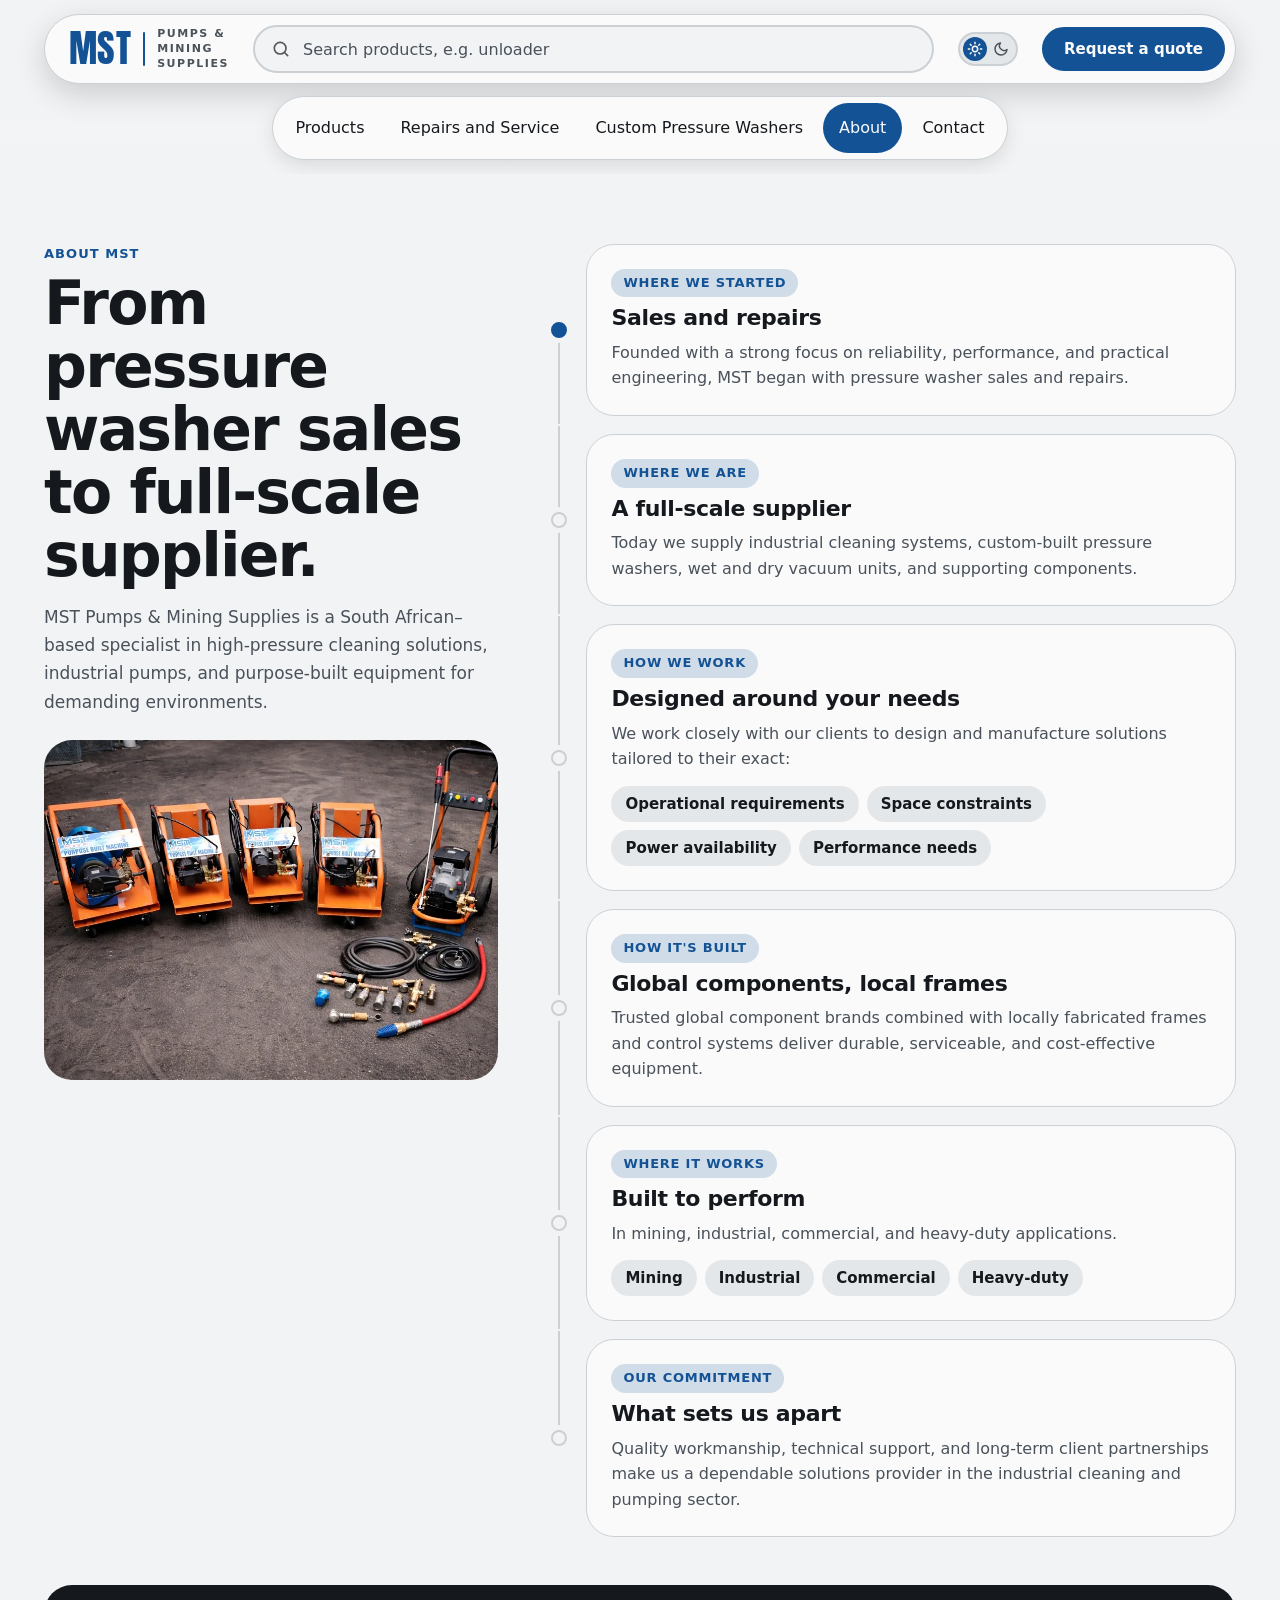
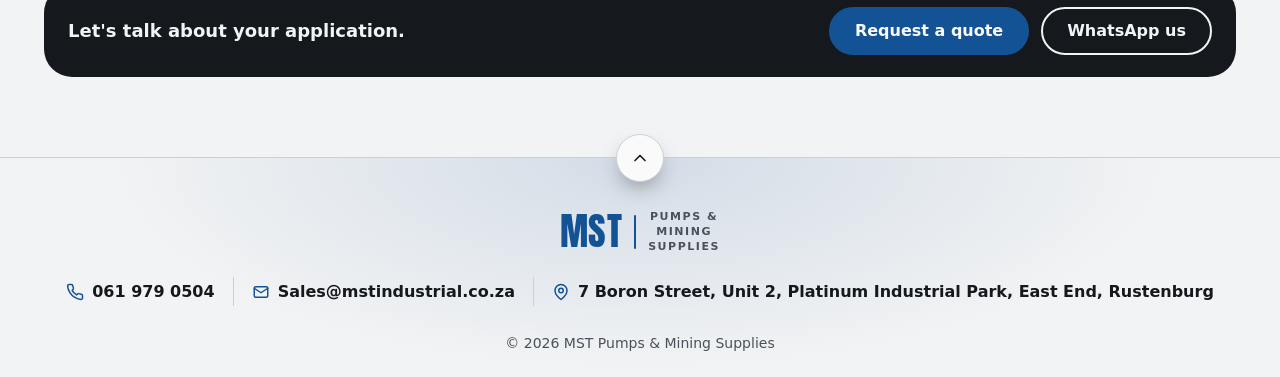
==== commit cb07c4ed: "Host images and logo font locally, add 404 page and phone fixes - Save the About, Repairs and Custom" ====
--- a/about/index.html
+++ b/about/index.html
@@ -8,10 +8,7 @@
   <meta name="color-scheme" content="light dark">
   <script>document.documentElement.className = document.documentElement.className.replace("no-js", "js");
   try { var t = localStorage.getItem("mst-theme"); if (t === "light" || t === "dark") document.documentElement.setAttribute("data-theme", t); } catch (e) {}</script>
-  <!-- TEMP FONT: Anton from Google Fonts for the logo lettering. Save a local copy before launch. -->
-  <link rel="preconnect" href="https://fonts.googleapis.com">
-  <link rel="preconnect" href="https://fonts.gstatic.com" crossorigin>
-  <link href="https://fonts.googleapis.com/css2?family=Anton&display=swap" rel="stylesheet">
+  <link rel="preload" href="../fonts/anton-latin.woff2" as="font" type="font/woff2" crossorigin>
   <link rel="stylesheet" href="../css/styles.css">
 </head>
 <body>
@@ -79,7 +76,7 @@
           <h1 id="about-title">From pressure washer sales to full-scale supplier.</h1>
           <p class="about-lead">MST Pumps &amp; Mining Supplies is a South African–based specialist in high-pressure cleaning solutions, industrial pumps, and purpose-built equipment for demanding environments.</p>
           <!-- TEMP PHOTO: hotlinked from the current site for reference. Save a local copy (about 1200 x 900, 4:3) before launch. -->
-          <div class="photo-slot photo-slot--img about-photo"><img src="https://static.wixstatic.com/media/eb7ca1_f18e810049ad4fb198cf192a43bad2a2~mv2.webp/v1/fill/w_900,h_675,al_c,q_80,enc_auto/mst-custom-builds.webp" alt="A row of custom-built orange MST pressure washers with hoses and fittings" width="900" height="675" loading="lazy"></div>
+          <div class="photo-slot photo-slot--img about-photo"><img src="../images/about-builds.webp" alt="A row of custom-built orange MST pressure washers with hoses and fittings" width="900" height="675" loading="lazy"></div>
         </div>
 
         <ol class="journey">
--- a/css/styles.css
+++ b/css/styles.css
@@ -8,6 +8,15 @@
   - One corner-radius rule: none. Every box, button and tile has square corners.
   - Motion is limited to hover and press feedback, and is switched off for visitors who ask for reduced motion.
 */
+
+/* Logo lettering (Anton, SIL Open Font License), served from this site. */
+@font-face {
+  font-family: "Anton";
+  font-style: normal;
+  font-weight: 400;
+  font-display: swap;
+  src: url("../fonts/anton-latin.woff2") format("woff2");
+}
 
 /* ---------- Tokens ---------- */
 :root {
@@ -2543,3 +2552,108 @@
 .contact--page {
   margin-top: var(--section-y);
 }
+
+/* ---------- 404 page ---------- */
+.nf {
+  display: grid;
+  justify-items: center;
+  padding-block: 72px 24px;
+  text-align: center;
+}
+
+.nf-code {
+  font-family: var(--font-display);
+  font-size: clamp(6rem, 22vw, 11rem);
+  line-height: 0.9;
+  color: var(--accent-text);
+  letter-spacing: 0.02em;
+}
+
+.nf h1 {
+  margin-top: 8px;
+  font-size: clamp(1.75rem, 4vw, 2.75rem);
+  font-weight: 800;
+  letter-spacing: -0.03em;
+  line-height: 1.1;
+}
+
+.nf-text {
+  max-width: 46ch;
+  margin-top: 14px;
+  color: var(--ink-2);
+  font-size: 1.0625rem;
+}
+
+.nf .btn-row {
+  justify-content: center;
+  gap: 12px;
+  margin-top: 28px;
+}
+
+.nf .btn {
+  min-height: 52px;
+  padding: 0 26px;
+  border-radius: 999px;
+}
+
+.nf-links {
+  display: flex;
+  flex-wrap: wrap;
+  justify-content: center;
+  gap: 8px;
+  margin: 28px 0 0;
+  padding: 0;
+  list-style: none;
+}
+
+.nf-links a {
+  display: inline-block;
+  padding: 8px 18px;
+  border: 1px solid var(--line);
+  border-radius: 999px;
+  background: var(--surface);
+  font-weight: 600;
+  text-decoration: none;
+  transition: transform 0.18s ease, border-color 0.18s ease, color 0.18s ease;
+}
+
+.nf-links a:hover {
+  border-color: var(--accent);
+  color: var(--accent-text);
+  transform: translateY(-2px);
+}
+
+/* "Coming soon" tag on homepage tiles whose pages are not built yet */
+.soon {
+  display: inline-block;
+  margin-top: 10px;
+  padding: 3px 12px;
+  border: 1px solid color-mix(in srgb, currentColor 30%, transparent);
+  border-radius: 999px;
+  background: color-mix(in srgb, currentColor 12%, transparent);
+  font-size: 0.75rem;
+  font-weight: 700;
+  letter-spacing: 0.06em;
+  text-transform: uppercase;
+}
+
+/* ---------- Phone fixes: bigger tap targets, solid open menu ---------- */
+@media (max-width: 899px) {
+  /* Logo links, the footer phone and email links and the light/dark switch were under the 44px touch size. */
+  .brand,
+  .footer-brand,
+  .footer-line a {
+    min-height: 44px;
+  }
+
+  .theme-toggle::after {
+    content: "";
+    position: absolute;
+    inset: -6px -4px;
+  }
+
+  /* On the homepage the open menu panel is nearly opaque so the hero text cannot show through it. */
+  .home .site-nav {
+    --glass: 96%;
+  }
+}
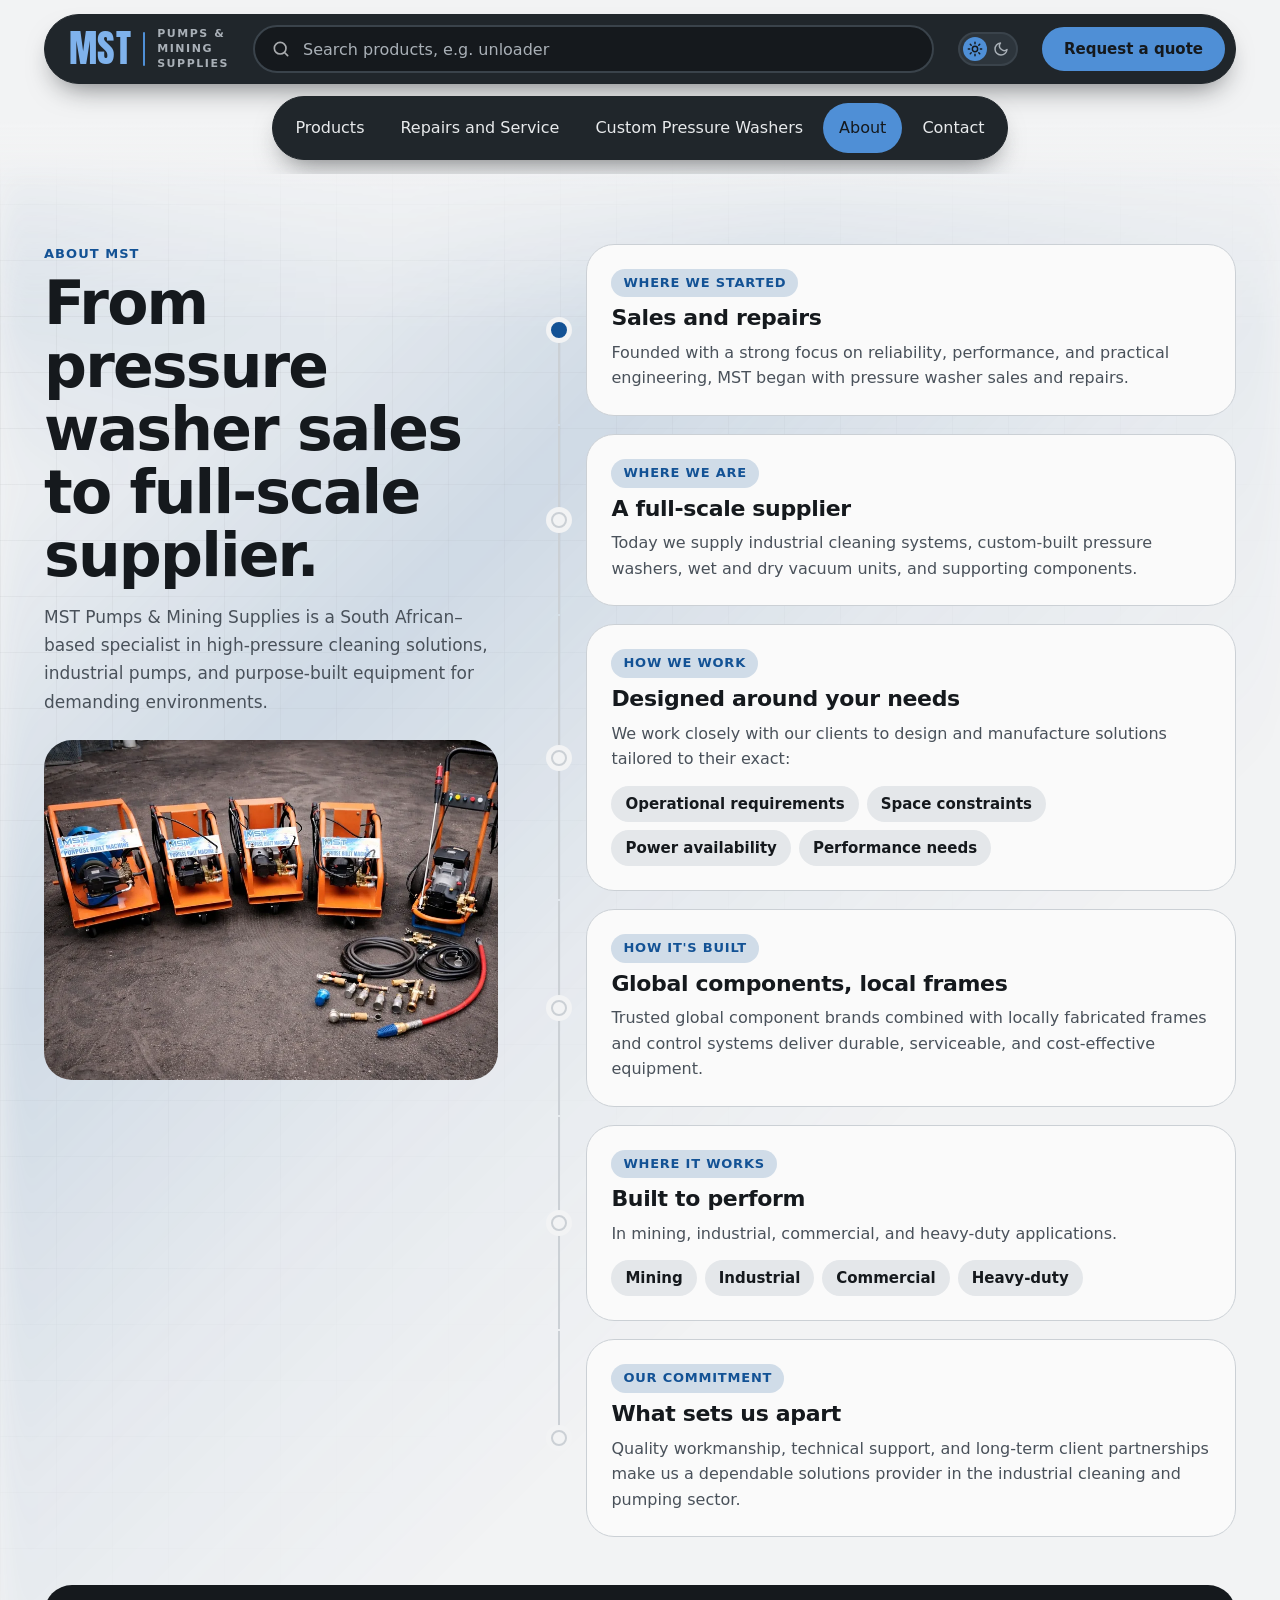
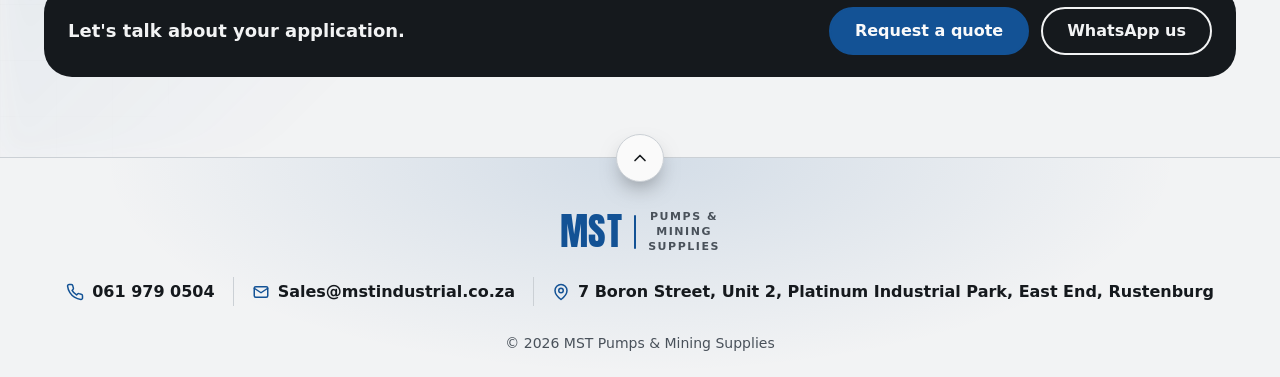
==== commit 3064269e: "Add page glow, charcoal light-mode header and tiles, split carwash cards, tile hover, quote list and" ====
--- a/about/index.html
+++ b/about/index.html
@@ -6,6 +6,21 @@
   <title>About Us | MST Pumps &amp; Mining Supplies</title>
   <meta name="description" content="MST Pumps &amp; Mining Supplies is a South African-based specialist in high-pressure cleaning solutions, industrial pumps and purpose-built equipment for demanding environments.">
   <meta name="color-scheme" content="light dark">
+  <link rel="icon" href="../favicon.svg" type="image/svg+xml">
+  <link rel="icon" href="../favicon.ico" sizes="48x48">
+  <link rel="apple-touch-icon" href="../apple-touch-icon.png">
+  <link rel="canonical" href="https://mstindustrial.co.za/about/">
+  <meta property="og:type" content="website">
+  <meta property="og:site_name" content="MST Pumps &amp; Mining Supplies">
+  <meta property="og:locale" content="en_ZA">
+  <meta property="og:title" content="About Us | MST Pumps &amp; Mining Supplies">
+  <meta property="og:description" content="MST Pumps &amp; Mining Supplies is a South African-based specialist in high-pressure cleaning solutions, industrial pumps and purpose-built equipment for demanding environments.">
+  <meta property="og:url" content="https://mstindustrial.co.za/about/">
+  <meta property="og:image" content="https://mstindustrial.co.za/images/share-card.jpg">
+  <meta property="og:image:width" content="1200">
+  <meta property="og:image:height" content="630">
+  <meta property="og:image:alt" content="Orange MST pressure washers and control cabinets in the workshop. Built for industry. Trusted for performance.">
+  <meta name="twitter:card" content="summary_large_image">
   <script>document.documentElement.className = document.documentElement.className.replace("no-js", "js");
   try { var t = localStorage.getItem("mst-theme"); if (t === "light" || t === "dark") document.documentElement.setAttribute("data-theme", t); } catch (e) {}</script>
   <link rel="preload" href="../fonts/anton-latin.woff2" as="font" type="font/woff2" crossorigin>
@@ -159,6 +174,7 @@
   <script src="../js/search.js" defer></script>
   <script src="../js/nav-pill.js" defer></script>
   <script src="../js/quote.js" defer></script>
+  <script src="../js/quote-list.js" defer></script>
   <script src="../js/journey.js" defer></script>
 </body>
 </html>
--- a/css/styles.css
+++ b/css/styles.css
@@ -832,8 +832,92 @@
   color: var(--accent-ink);
 }
 
+/* Light theme: tiles get a firmer edge and shadow, and the grey ones go charcoal so they stand out from the glow. */
+:where(:root[data-theme="light"]) .tile:not(.tile--accent) {
+  border-color: #c2c9d0;
+  box-shadow: 0 10px 22px -14px rgba(21, 25, 29, 0.35);
+}
+
+:where(:root[data-theme="light"]) .tile--steel {
+  background: #20262b;
+  border-color: #20262b;
+  color: #f2f4f6;
+}
+
+:where(:root[data-theme="light"]) .tile--steel p {
+  color: #b4bcc4;
+}
+
+@media (prefers-color-scheme: light) {
+  :where(:root:not([data-theme="dark"])) .tile:not(.tile--accent) {
+    border-color: #c2c9d0;
+    box-shadow: 0 10px 22px -14px rgba(21, 25, 29, 0.35);
+  }
+
+  :where(:root:not([data-theme="dark"])) .tile--steel {
+    background: #20262b;
+    border-color: #20262b;
+    color: #f2f4f6;
+  }
+
+  :where(:root:not([data-theme="dark"])) .tile--steel p {
+    color: #b4bcc4;
+  }
+}
+
 .tile--large h3 {
   font-size: clamp(1.5rem, 2.4vw, 2rem);
+}
+
+/* Hover or keyboard focus: the tile lifts a little and a bar draws across its top edge (a softer version of the carwash cards). */
+.tile {
+  position: relative;
+}
+
+.tile::before {
+  content: "";
+  position: absolute;
+  top: -1px;
+  right: -1px;
+  left: -1px;
+  height: 3px;
+  background: var(--accent);
+  opacity: 0;
+  transform: scaleX(0.3);
+  transform-origin: left center;
+}
+
+.tile--accent::before {
+  background: var(--accent-ink);
+}
+
+@media (prefers-reduced-motion: no-preference) {
+  .tile {
+    transition: transform 0.28s cubic-bezier(0.2, 0.8, 0.2, 1), box-shadow 0.28s ease;
+  }
+
+  .tile::before {
+    transition: opacity 0.28s ease, transform 0.35s cubic-bezier(0.2, 0.8, 0.2, 1);
+  }
+
+  .tile:hover,
+  .tile:focus-visible {
+    transform: translateY(-5px) scale(1.008);
+  }
+}
+
+.tile:hover,
+.tile:focus-visible {
+  box-shadow:
+    0 16px 30px -20px rgba(0, 0, 0, 0.5),
+    0 0 0 1px color-mix(in srgb, var(--accent) 28%, transparent),
+    0 -4px 16px -8px color-mix(in srgb, var(--accent) 45%, transparent);
+}
+
+.tile:hover::before,
+.tile:focus-visible::before {
+  opacity: 1;
+  transform: scaleX(1);
 }
 
 @media (min-width: 768px) {
@@ -874,18 +958,43 @@
 .kits {
   display: grid;
   grid-template-columns: 1fr;
-  gap: 32px;
+  gap: 28px;
   margin-top: 32px;
 }
 
 .kit {
-  padding-top: 20px;
-  border-top: 3px solid var(--ink);
+  display: flex;
+  flex-direction: column;
+  padding: 28px;
+  border: 1px solid var(--card-line);
+  border-top: 4px solid var(--ink-2);
+  background: var(--card);
+  transition: transform 0.28s cubic-bezier(0.2, 0.8, 0.2, 1), box-shadow 0.28s ease, border-color 0.28s ease;
+}
+
+/* Hover or keyboard focus inside a set: it lifts out of the page and its top bar turns blue. */
+.kit:hover,
+.kit:focus-within {
+  border-top-color: var(--accent);
+  transform: translateY(-8px) scale(1.015);
+  box-shadow:
+    0 22px 40px -22px rgba(0, 0, 0, 0.55),
+    0 0 0 1px color-mix(in srgb, var(--accent) 35%, transparent),
+    0 -6px 22px -8px color-mix(in srgb, var(--accent) 55%, transparent);
+}
+
+@media (prefers-reduced-motion: reduce) {
+  .kit,
+  .kit:hover,
+  .kit:focus-within {
+    transform: none;
+    transition: border-color 0.2s ease;
+  }
 }
 
 .kit h3 {
-  font-size: 1.25rem;
-  font-weight: 700;
+  font-size: 1.375rem;
+  font-weight: 800;
   letter-spacing: -0.01em;
 }
 
@@ -920,37 +1029,42 @@
 
 .kit-included {
   display: grid;
-  grid-template-columns: 1fr;
-  gap: 24px;
-  margin-top: 32px;
-  padding: 24px;
-  background: var(--surface-2);
-}
-
-.kit-included h4 {
-  font-size: 1rem;
-  font-weight: 700;
-}
-
-.kit-included p {
-  margin-top: 6px;
+  gap: 8px;
+  margin: 22px 0 24px;
+  padding: 22px 0 0;
+  border-top: 1px solid var(--line);
   color: var(--ink-2);
-}
-
-.carwash .btn-row {
-  margin-top: 32px;
+  font-size: 0.9375rem;
+  list-style: none;
+}
+
+.kit-included li {
+  display: flex;
+  gap: 10px;
+}
+
+.kit-included li::before {
+  content: "";
+  flex: none;
+  width: 7px;
+  height: 7px;
+  margin-top: 0.55em;
+  background: var(--accent);
+}
+
+.kit-included b {
+  color: var(--ink);
+}
+
+.kit .btn {
+  align-self: flex-start;
+  margin-top: auto;
 }
 
 @media (min-width: 768px) {
   .kits {
     grid-template-columns: 1fr 1fr;
-    gap: 24px;
-  }
-
-  .kit-included {
-    grid-template-columns: 1fr 1fr;
-    gap: 48px;
-    padding: 32px;
+    gap: 28px;
   }
 }
 
@@ -1008,7 +1122,7 @@
   --r-lg: 28px;
   --r-md: 20px;
   padding-block: var(--section-y);
-  background: var(--surface-2);
+  background: color-mix(in srgb, var(--surface-2) 60%, transparent);
 }
 
 .contact-grid {
@@ -1177,6 +1291,118 @@
     grid-column: 1 / -1;
     padding: 16px 16px 16px 28px;
     border-radius: 999px;
+  }
+}
+
+/* Light theme: the header bar and nav pills are solid charcoal with the dark-theme colours inside, so they stand out from the page. */
+:root[data-theme="light"] .island,
+:root[data-theme="light"] .site-nav .pills {
+  --surface: #20262b;
+  --surface-2: #2d353c;
+  --ink: #e8eaec;
+  --ink-2: #a9b0b7;
+  --line: #3a434b;
+  --accent: #4f8fd6;
+  --accent-text: #7fb2ec;
+  --accent-ink: #15191d;
+  --glass: 94%;
+  border-color: #20262b;
+  background: #20262b;
+  color: #e8eaec;
+  box-shadow: 0 14px 28px -12px rgba(21, 25, 29, 0.6);
+}
+
+:root[data-theme="light"] .island .hs {
+  --hs-bg: #15191d;
+  --hs-ink: #e8eaec;
+  --hs-line: #3a434b;
+}
+
+@media (prefers-color-scheme: light) {
+  :root:not([data-theme="dark"]) .island,
+  :root:not([data-theme="dark"]) .site-nav .pills {
+    --surface: #20262b;
+    --surface-2: #2d353c;
+    --ink: #e8eaec;
+    --ink-2: #a9b0b7;
+    --line: #3a434b;
+    --accent: #4f8fd6;
+    --accent-text: #7fb2ec;
+    --accent-ink: #15191d;
+    --glass: 94%;
+    border-color: #20262b;
+    background: #20262b;
+    color: #e8eaec;
+    box-shadow: 0 14px 28px -12px rgba(21, 25, 29, 0.6);
+  }
+
+  :root:not([data-theme="dark"]) .island .hs {
+    --hs-bg: #15191d;
+    --hs-ink: #e8eaec;
+    --hs-line: #3a434b;
+  }
+}
+
+/* ---------- Page glow: blue light from the hero photo (top left) down to the bottom right, with a faint grid ---------- */
+main {
+  position: relative;
+  isolation: isolate;
+  --glow-top: 0px;
+}
+
+/* Home: the glow starts where the hero ends (main.js sets the exact figure; this is the fallback). */
+.home main {
+  --glow-top: clamp(560px, 100svh, 860px);
+}
+
+main::before,
+main::after {
+  content: "";
+  position: absolute;
+  top: calc(var(--glow-top) - 40px);
+  right: 0;
+  bottom: 0;
+  left: 0;
+  z-index: -1;
+  pointer-events: none;
+}
+
+main::before {
+  background:
+    linear-gradient(135deg, transparent 8%, color-mix(in srgb, var(--accent) 22%, transparent) 30%, color-mix(in srgb, var(--accent) 8%, transparent) 48%, transparent 66%),
+    radial-gradient(45% 30% at 0% 0%, color-mix(in srgb, var(--accent) 26%, transparent), transparent 70%);
+  filter: blur(14px);
+  -webkit-mask-image: linear-gradient(180deg, transparent 0, #000 180px);
+  mask-image: linear-gradient(180deg, transparent 0, #000 180px);
+}
+
+main::after {
+  background-image:
+    linear-gradient(color-mix(in srgb, var(--ink) 5%, transparent) 1px, transparent 1px),
+    linear-gradient(90deg, color-mix(in srgb, var(--ink) 5%, transparent) 1px, transparent 1px);
+  background-size: 56px 56px;
+  -webkit-mask-image: linear-gradient(135deg, #000 0%, transparent 62%), linear-gradient(180deg, transparent 0, #000 180px);
+  mask-image: linear-gradient(135deg, #000 0%, transparent 62%), linear-gradient(180deg, transparent 0, #000 180px);
+  -webkit-mask-composite: source-in;
+  mask-composite: intersect;
+}
+
+/* Light theme: the beam is toned down so text stays easy to read; the grid stays a little firmer. */
+:root[data-theme="light"] main::before {
+  opacity: 0.7;
+}
+
+:root[data-theme="light"] main::after {
+  opacity: 1;
+}
+
+@media (prefers-color-scheme: light) {
+  :root:not([data-theme="dark"]) main::before {
+    opacity: 0.7;
+  }
+
+  :root:not([data-theme="dark"]) main::after {
+    opacity: 1;
   }
 }
 
@@ -2657,3 +2883,196 @@
     --glass: 96%;
   }
 }
+
+/* ---------- Quote list (js/quote-list.js) ---------- */
+/* The per-row control on the Products page: "Add to Quote", then a quantity stepper. */
+.prod-act {
+  grid-column: 1 / -1;
+  display: flex;
+  justify-content: flex-end;
+  min-height: 44px;
+}
+
+.prod-act .prod-add {
+  flex: 1;
+  min-height: 44px;
+  font-size: 0.9375rem;
+}
+
+@media (min-width: 720px) {
+  .prod-act {
+    grid-column: auto;
+  }
+}
+
+.qstep {
+  display: inline-flex;
+  align-items: center;
+  gap: 2px;
+  padding: 3px;
+  border: 2px solid var(--accent);
+  border-radius: 999px;
+  background: color-mix(in srgb, var(--accent) 14%, transparent);
+}
+
+.qstep button {
+  width: 36px;
+  height: 36px;
+  border: 0;
+  border-radius: 50%;
+  background: var(--accent);
+  color: var(--accent-ink);
+  font: inherit;
+  font-size: 1.15rem;
+  font-weight: 800;
+  line-height: 1;
+  cursor: pointer;
+  transition: transform 0.15s ease, background-color 0.15s ease;
+}
+
+.qstep button:hover {
+  background: var(--accent-hover);
+  transform: scale(1.08);
+}
+
+.qstep b {
+  min-width: 34px;
+  text-align: center;
+  font-variant-numeric: tabular-nums;
+}
+
+.qstep--sm button {
+  width: 30px;
+  height: 30px;
+}
+
+/* Floating "Quote list (n)" button, shown on every page while the list has items. */
+.ql-fab {
+  position: fixed;
+  right: 18px;
+  bottom: calc(18px + env(safe-area-inset-bottom, 0px));
+  z-index: 25;
+  display: inline-flex;
+  align-items: center;
+  gap: 10px;
+  min-height: 56px;
+  padding: 0 22px 0 18px;
+  border: 0;
+  border-radius: 999px;
+  background: var(--accent);
+  color: var(--accent-ink);
+  font: inherit;
+  font-weight: 800;
+  box-shadow: 0 16px 34px -10px color-mix(in srgb, var(--accent) 80%, black);
+  cursor: pointer;
+  visibility: hidden;
+  transform: scale(0);
+  transition: transform 0.25s cubic-bezier(0.34, 1.56, 0.64, 1), visibility 0s 0.25s;
+}
+
+.ql-fab.show {
+  visibility: visible;
+  transform: scale(1);
+  transition: transform 0.25s cubic-bezier(0.34, 1.56, 0.64, 1);
+}
+
+.ql-fab:hover.show {
+  transform: translateY(-2px) scale(1);
+}
+
+.ql-fab svg {
+  width: 22px;
+  height: 22px;
+  fill: none;
+  stroke: currentColor;
+  stroke-width: 2;
+  stroke-linecap: round;
+  stroke-linejoin: round;
+}
+
+/* The list inside the request pop-up. */
+.quote-items {
+  margin-top: 16px;
+  padding: 14px 16px;
+  border: 1px solid var(--line);
+  border-radius: 20px;
+  background: var(--bg);
+}
+
+.qi-title {
+  font-size: 1.0625rem;
+  font-weight: 800;
+}
+
+.qi-lines {
+  max-height: 260px;
+  margin: 8px 0 0;
+  padding: 0;
+  overflow-y: auto;
+  list-style: none;
+}
+
+.qi-line {
+  display: grid;
+  grid-template-columns: 1fr auto;
+  gap: 4px 12px;
+  align-items: center;
+  padding: 10px 0;
+  border-bottom: 1px solid var(--line);
+}
+
+.qi-line:last-child {
+  border-bottom: 0;
+}
+
+.qi-info {
+  display: grid;
+}
+
+.qi-name {
+  font-size: 0.9375rem;
+  font-weight: 600;
+  line-height: 1.3;
+}
+
+.qi-price {
+  color: var(--ink-2);
+  font-size: 0.8125rem;
+}
+
+.qi-remove {
+  grid-column: 1 / -1;
+  justify-self: start;
+  padding: 2px 0;
+  border: 0;
+  background: none;
+  color: var(--ink-2);
+  font: inherit;
+  font-size: 0.8125rem;
+  text-decoration: underline;
+  text-underline-offset: 3px;
+  cursor: pointer;
+}
+
+.qi-remove:hover {
+  color: var(--accent-text);
+}
+
+.qi-note {
+  margin-top: 8px;
+  color: var(--ink-2);
+  font-size: 0.8125rem;
+}
+
+@media (max-width: 899px) {
+  /* Bigger thumb targets for the quantity buttons on phones. */
+  .qstep button {
+    width: 42px;
+    height: 42px;
+  }
+
+  .qstep--sm button {
+    width: 38px;
+    height: 38px;
+  }
+}
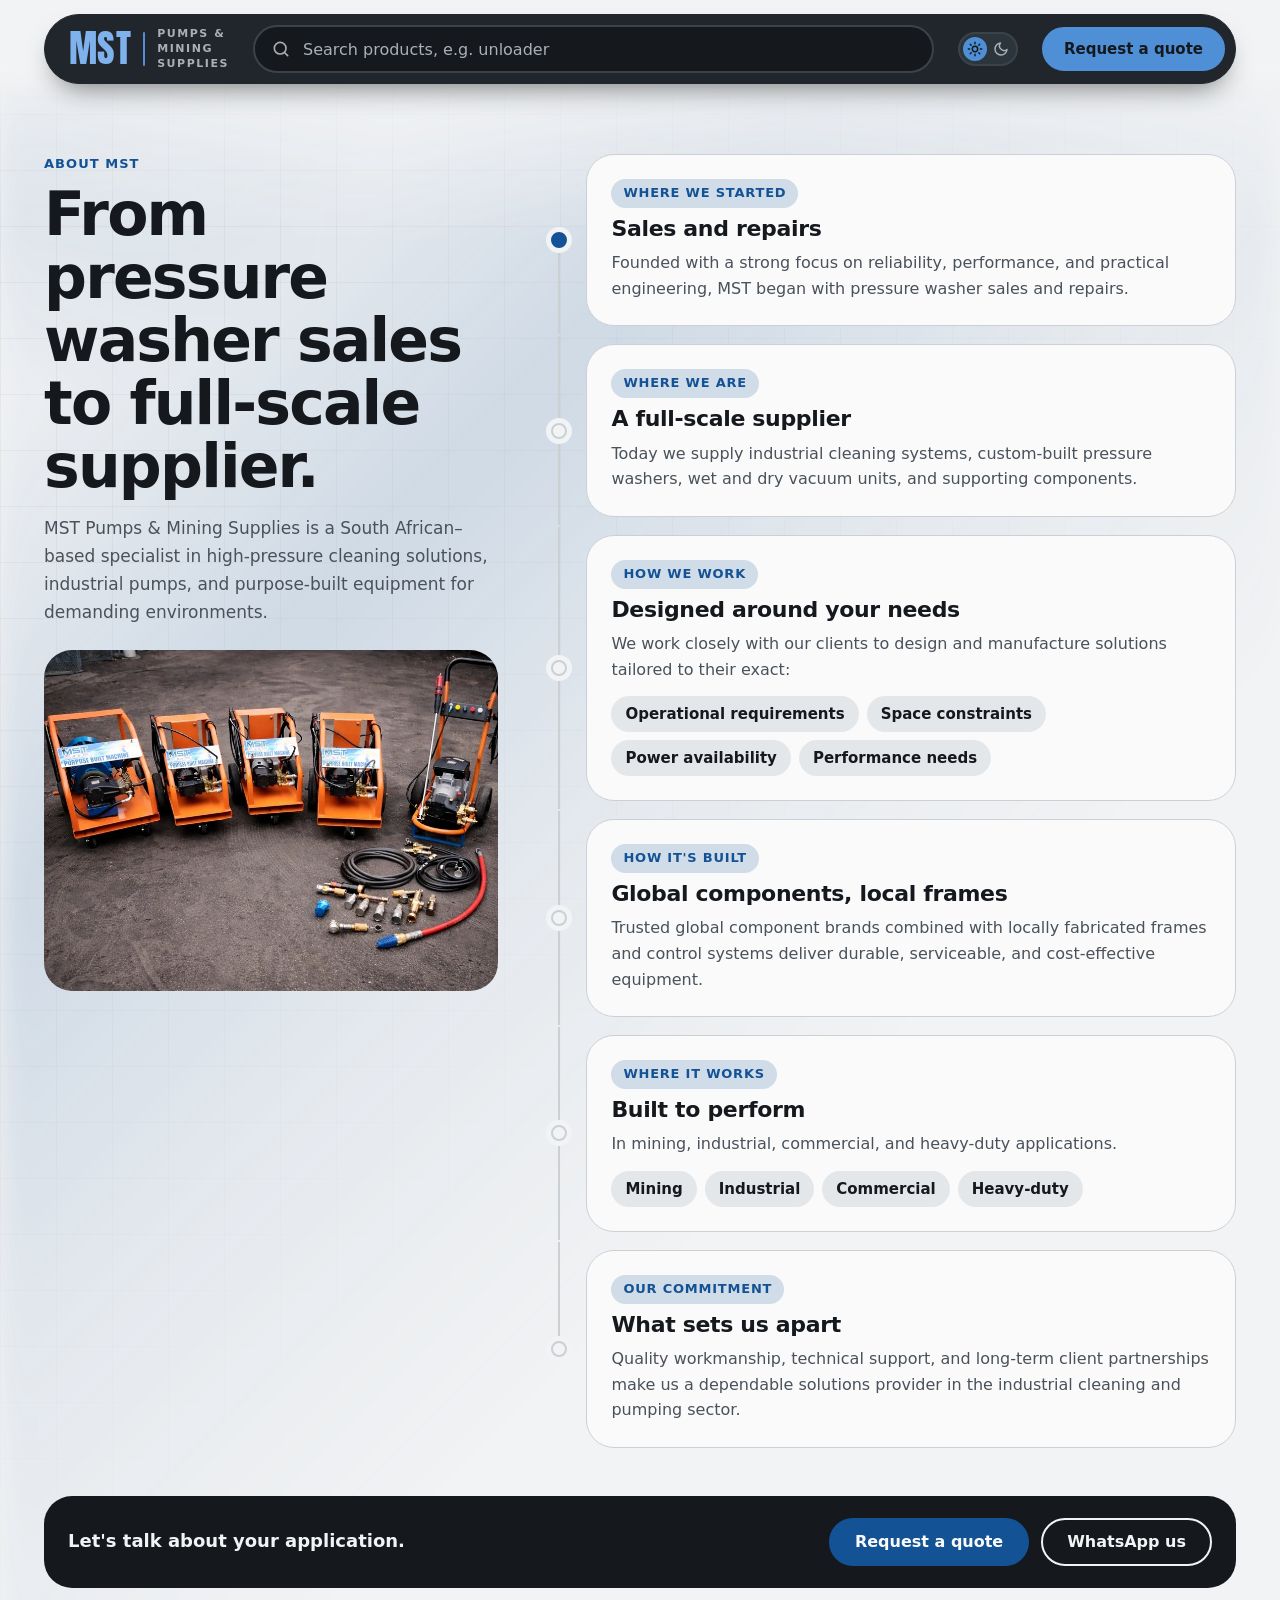
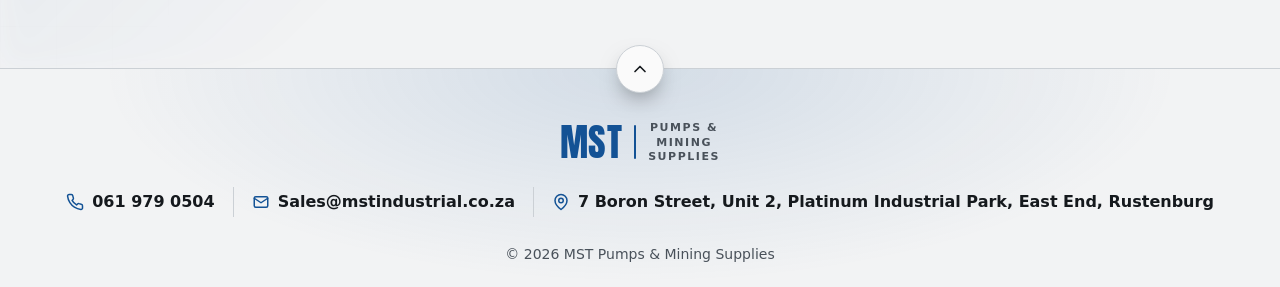
==== commit 2713fbd4: "Fix catering card hover border, update share card and page tweaks Co-Authored-By: Claude Sonnet 5.5 " ====
--- a/about/index.html
+++ b/about/index.html
@@ -16,10 +16,10 @@
   <meta property="og:title" content="About Us | MST Pumps &amp; Mining Supplies">
   <meta property="og:description" content="MST Pumps &amp; Mining Supplies is a South African-based specialist in high-pressure cleaning solutions, industrial pumps and purpose-built equipment for demanding environments.">
   <meta property="og:url" content="https://mstindustrial.co.za/about/">
-  <meta property="og:image" content="https://mstindustrial.co.za/images/share-card.jpg">
+  <meta property="og:image" content="https://mstindustrial.co.za/images/share-card-v2.jpg">
   <meta property="og:image:width" content="1200">
   <meta property="og:image:height" content="630">
-  <meta property="og:image:alt" content="Orange MST pressure washers and control cabinets in the workshop. Built for industry. Trusted for performance.">
+  <meta property="og:image:alt" content="MST Pumps &amp; Mining Supplies logo on a dark blue card. Built for industry. Call 061 979 0504.">
   <meta name="twitter:card" content="summary_large_image">
   <script>document.documentElement.className = document.documentElement.className.replace("no-js", "js");
   try { var t = localStorage.getItem("mst-theme"); if (t === "light" || t === "dark") document.documentElement.setAttribute("data-theme", t); } catch (e) {}</script>
--- a/css/styles.css
+++ b/css/styles.css
@@ -113,6 +113,7 @@
   font-size: 1rem;
   line-height: 1.6;
   -webkit-font-smoothing: antialiased;
+  overflow-anchor: none; /* the header resizes while scrolling; stop the browser re-adjusting the scroll position for it */
 }
 
 h1,
@@ -395,7 +396,7 @@
   }
 
   .theme-toggle::before {
-    width: 22px;
+    width: 18px;
     height: 22px;
   }
 
@@ -949,6 +950,127 @@
   }
 }
 
+/* Phones: the tiles become one row you swipe through, so the section stays short. */
+.bento-hint {
+  display: none;
+}
+
+@media (max-width: 767px) {
+  .bento {
+    display: flex;
+    gap: 10px;
+    margin-inline: calc(var(--gutter) * -1);
+    padding: 10px var(--gutter);
+    overflow-x: auto;
+    scroll-snap-type: x mandatory;
+    scroll-padding-inline: var(--gutter);
+    scrollbar-width: none;
+    align-items: stretch;
+    -webkit-overflow-scrolling: touch;
+  }
+
+  .bento::-webkit-scrollbar {
+    display: none;
+  }
+
+  .bento .tile {
+    flex: 0 0 74%;
+    height: auto;
+    min-height: 190px;
+    scroll-snap-align: start;
+  }
+
+  .bento-hint {
+    display: flex;
+    align-items: center;
+    justify-content: space-between;
+    gap: 12px;
+    margin-top: 6px;
+  }
+
+  .bento-dots {
+    display: flex;
+    gap: 0;
+    margin-left: -6px;
+  }
+
+  .bento-dots button {
+    display: grid;
+    place-items: center;
+    width: 18px;
+    height: 28px;
+    padding: 0;
+    border: 0;
+    background: none;
+    cursor: pointer;
+  }
+
+  .bento-dots button::before {
+    content: "";
+    width: 8px;
+    height: 8px;
+    border-radius: 50%;
+    background: var(--ink-2);
+    opacity: 0.45;
+    transition: background-color 0.2s ease, transform 0.2s ease, opacity 0.2s ease;
+  }
+
+  .bento-dots button:hover::before {
+    opacity: 1;
+  }
+
+  .bento-dots button.on::before {
+    background: var(--accent);
+    opacity: 1;
+    transform: scale(1.4);
+  }
+
+  .bento-dots button:focus-visible {
+    outline: 2px solid var(--accent);
+    outline-offset: 0;
+    border-radius: 6px;
+  }
+
+  .bento-swipe {
+    flex: none;
+    white-space: nowrap;
+    display: inline-flex;
+    align-items: center;
+    gap: 8px;
+    padding: 9px 16px;
+    border-radius: 999px;
+    background: var(--accent);
+    color: var(--accent-ink);
+    font-size: 0.8125rem;
+    font-weight: 800;
+    letter-spacing: 0.08em;
+    text-transform: uppercase;
+    box-shadow: 0 8px 18px -8px color-mix(in srgb, var(--accent) 80%, black);
+    transition: opacity 0.3s ease;
+  }
+
+  .bento-swipe.is-end {
+    opacity: 0.45;
+  }
+
+  .bento-swipe span {
+    display: inline-block;
+    font-size: 1.125rem;
+    line-height: 1;
+  }
+
+  @media (prefers-reduced-motion: no-preference) {
+    .bento-swipe:not(.is-end) span {
+      animation: swipe-nudge 1.3s ease-in-out infinite;
+    }
+  }
+}
+
+@keyframes swipe-nudge {
+  0%, 100% { transform: translateX(0); }
+  50% { transform: translateX(6px); }
+}
+
 /* ---------- Carwash sets (layout: two-column spec comparison) ---------- */
 .carwash {
   padding-block: var(--section-y);
@@ -1074,46 +1196,152 @@
   border-top: 1px solid var(--line);
 }
 
-.rows {
+.specs {
+  display: grid;
+  grid-template-columns: repeat(auto-fit, minmax(260px, 1fr));
+  gap: 16px;
   margin-top: 32px;
 }
 
-.row {
+.spec {
   display: flex;
-  align-items: center;
-  justify-content: space-between;
-  gap: 24px;
-  padding-block: 24px;
+  flex-direction: column;
+  gap: 14px;
+  padding: 26px;
+  border: 1px solid var(--card-line);
+  border-radius: 22px;
+  background: color-mix(in srgb, var(--card) 85%, transparent);
+  color: var(--ink);
   text-decoration: none;
-}
-
-.row + .row {
-  border-top: 1px solid var(--line);
-}
-
-.row h3 {
-  font-size: clamp(1.375rem, 3vw, 2.25rem);
-  font-weight: 700;
+  transition: transform 0.3s cubic-bezier(0.2, 0.8, 0.2, 1), border-color 0.3s ease, box-shadow 0.3s ease;
+}
+
+.spec:hover,
+.spec:focus-visible {
+  transform: translateY(-6px);
+  border-color: var(--accent);
+  box-shadow: 0 22px 40px -24px color-mix(in srgb, var(--accent) 70%, transparent);
+}
+
+@media (prefers-reduced-motion: reduce) {
+  .spec,
+  .spec:hover,
+  .spec:focus-visible {
+    transform: none;
+  }
+}
+
+/* Light theme: a firmer edge and a soft shadow so the panels stand out from the page. */
+:where(:root[data-theme="light"]) .spec {
+  border-color: #b9c1c9;
+  background: var(--card);
+  box-shadow: 0 1px 2px rgba(21, 25, 29, 0.08), 0 14px 26px -16px rgba(21, 25, 29, 0.4);
+}
+
+@media (prefers-color-scheme: light) {
+  :where(:root:not([data-theme="dark"])) .spec {
+    border-color: #b9c1c9;
+    background: var(--card);
+    box-shadow: 0 1px 2px rgba(21, 25, 29, 0.08), 0 14px 26px -16px rgba(21, 25, 29, 0.4);
+  }
+}
+
+.spec--soon {
+  border-style: dashed;
+}
+
+/* On hover the glow ring would show through the dashes as a stippled line, so the border goes solid like the other cards. */
+.spec--soon:hover,
+.spec--soon:focus-visible {
+  border-style: solid;
+}
+
+.spec-icon {
+  display: grid;
+  place-items: center;
+  width: 58px;
+  height: 58px;
+  border-radius: 18px;
+  background: color-mix(in srgb, var(--accent) 18%, transparent);
+  color: var(--accent-text);
+}
+
+.spec-icon svg {
+  width: 30px;
+  height: 30px;
+  fill: none;
+  stroke: currentColor;
+  stroke-width: 1.8;
+  stroke-linecap: round;
+  stroke-linejoin: round;
+}
+
+.spec h3 {
+  font-size: 1.375rem;
+  font-weight: 800;
   letter-spacing: -0.02em;
   line-height: 1.15;
 }
 
-.row p {
-  margin-top: 4px;
+.spec p {
   color: var(--ink-2);
 }
 
-.row:hover h3 {
+.spec .soon {
+  align-self: flex-start;
+  margin-top: 0;
+}
+
+.spec ul {
+  display: grid;
+  gap: 8px;
+  margin: 0;
+  padding: 0;
+  list-style: none;
+  color: var(--ink-2);
+}
+
+.spec li {
+  position: relative;
+  padding-left: 26px;
+}
+
+.spec li::before,
+.spec li::after {
+  content: "";
+  position: absolute;
+  left: 0;
+  top: 0.3em;
+  width: 16px;
+  height: 16px;
+}
+
+.spec li::before {
+  border-radius: 50%;
+  background: color-mix(in srgb, var(--accent) 20%, transparent);
+}
+
+.spec li::after {
+  background: var(--accent-text);
+  -webkit-mask: url("data:image/svg+xml,%3Csvg xmlns='http://www.w3.org/2000/svg' viewBox='0 0 16 16'%3E%3Cpath d='M4.5 8.2l2.4 2.4 4.6-5' fill='none' stroke='%23000' stroke-width='1.8' stroke-linecap='round' stroke-linejoin='round'/%3E%3C/svg%3E") center / 100% no-repeat;
+  mask: url("data:image/svg+xml,%3Csvg xmlns='http://www.w3.org/2000/svg' viewBox='0 0 16 16'%3E%3Cpath d='M4.5 8.2l2.4 2.4 4.6-5' fill='none' stroke='%23000' stroke-width='1.8' stroke-linecap='round' stroke-linejoin='round'/%3E%3C/svg%3E") center / 100% no-repeat;
+}
+
+.spec-link {
+  margin-top: auto;
+  padding-top: 6px;
   color: var(--accent-text);
-}
-
-.row .tile-arrow {
-  align-self: center;
-  font-size: 1.75rem;
-}
-
-.row:hover .tile-arrow {
-  transform: translateX(4px);
+  font-weight: 800;
+}
+
+.spec-link span {
+  display: inline-block;
+  transition: transform 0.25s ease;
+}
+
+.spec:hover .spec-link span,
+.spec:focus-visible .spec-link span {
+  transform: translateX(5px);
 }
 
 /* ---------- Contact (layout: bento of rounded cards) ---------- */
@@ -2502,6 +2730,70 @@
   }
 }
 
+/* Phones and tablets: the same blue-filling rail down the left of the steps (js/journey.js drives it). */
+@media (max-width: 899px) {
+  .journey {
+    --rail-x: -21px; /* horizontal centre of the rail and dots, measured from the card edge */
+    --gap: 14px;
+    position: relative;
+    margin-left: 30px;
+    gap: var(--gap);
+  }
+
+  .step::before {
+    content: "";
+    position: absolute;
+    z-index: 2;
+    top: 50%;
+    left: var(--rail-x);
+    width: 15px;
+    height: 15px;
+    border: 2px solid var(--line);
+    border-radius: 50%;
+    background: var(--bg);
+    box-shadow: 0 0 0 4px var(--bg);
+    transform: translate(-50%, -50%);
+    transition: background 0.25s ease, border-color 0.25s ease;
+  }
+
+  .step::after {
+    content: "";
+    position: absolute;
+    top: calc(var(--gap) / -2);
+    bottom: calc(var(--gap) / -2);
+    left: var(--rail-x);
+    width: 3px;
+    background: var(--line);
+    transform: translateX(-50%);
+  }
+
+  .step:first-child::after {
+    top: 50%;
+  }
+
+  .step:last-of-type::after {
+    bottom: 50%;
+  }
+
+  .step.is-reached::before {
+    border-color: var(--accent);
+    background: var(--accent);
+    animation: dot-pop 0.45s ease-out;
+  }
+
+  .journey-fill {
+    position: absolute;
+    z-index: 1;
+    left: var(--rail-x);
+    width: 3px;
+    height: 0;
+    background: var(--accent);
+    box-shadow: 0 0 10px color-mix(in srgb, var(--accent) 55%, transparent);
+    transform: translateX(-50%);
+    transition: height 0.12s linear;
+  }
+}
+
 @keyframes dot-pop {
   0% { transform: translate(-50%, -50%) scale(1); }
   45% { transform: translate(-50%, -50%) scale(1.7); }
@@ -2684,36 +2976,248 @@
   font-size: 0.9375rem;
 }
 
-.choose-grid {
-  display: grid;
-  gap: 12px;
-  margin: 28px 0 0;
+/* Spec tables on the Custom Pressure Washers page: one row per topic, with tags for the options. */
+.spec-table {
+  width: 100%;
+  margin-top: 20px;
+  border: 1px solid var(--card-line);
+  border-collapse: separate;
+  border-spacing: 0;
+  border-radius: 20px;
+  background: color-mix(in srgb, var(--card) 85%, transparent);
+  overflow: hidden;
+  text-align: left;
+}
+
+.spec-table th,
+.spec-table td {
+  padding: 14px 20px;
+  vertical-align: middle;
+  border-top: 1px solid var(--line);
+}
+
+.spec-table thead th {
+  padding-block: 10px;
+  border-top: 0;
+  background: color-mix(in srgb, var(--accent) 10%, transparent);
+  color: var(--accent-text);
+  font-size: 0.75rem;
+  font-weight: 800;
+  letter-spacing: 0.08em;
+  text-transform: uppercase;
+}
+
+.spec-table tbody th {
+  width: 36%;
+  font-size: 1rem;
+  font-weight: 800;
+}
+
+.spec-table tbody tr {
+  transition: background-color 0.25s ease;
+}
+
+.spec-table tbody tr:hover {
+  background: color-mix(in srgb, var(--accent) 7%, transparent);
+}
+
+.tags {
+  display: flex;
+  flex-wrap: wrap;
+  gap: 6px;
+}
+
+.tag {
+  padding: 3px 11px;
+  border: 1px solid var(--line);
+  border-radius: 999px;
+  background: var(--surface-2);
+  font-size: 0.8125rem;
+  font-weight: 600;
+}
+
+.tag--key {
+  border-color: transparent;
+  background: color-mix(in srgb, var(--accent) 22%, transparent);
+  color: var(--accent-text);
+}
+
+.spec-note {
+  margin-top: 14px;
+  padding: 12px 16px;
+  border-left: 3px solid var(--accent);
+  border-radius: 0 12px 12px 0;
+  background: color-mix(in srgb, var(--accent) 8%, transparent);
+  font-size: 0.9375rem;
+}
+
+/* Light theme: a firmer edge and a soft shadow, like the other panels. */
+:where(:root[data-theme="light"]) .spec-table {
+  border-color: #b9c1c9;
+  background: var(--card);
+  box-shadow: 0 14px 26px -18px rgba(21, 25, 29, 0.4);
+}
+
+@media (prefers-color-scheme: light) {
+  :where(:root:not([data-theme="dark"])) .spec-table {
+    border-color: #b9c1c9;
+    background: var(--card);
+    box-shadow: 0 14px 26px -18px rgba(21, 25, 29, 0.4);
+  }
+}
+
+@media (max-width: 480px) {
+  .spec-table th,
+  .spec-table td {
+    padding: 12px 14px;
+  }
+
+  .spec-table tbody th {
+    width: 34%;
+  }
+}
+
+/* The five choices: numbered stops on a blue line. Each one jumps to its section further down. */
+.choose-path {
+  position: relative;
+  display: grid;
+  gap: 22px;
+  margin: 34px 0 0;
   padding: 0;
   list-style: none;
   grid-template-columns: 1fr;
 }
 
-.choose-grid li {
+.choose-path::before {
+  content: "";
+  position: absolute;
+  left: 29px;
+  top: 30px;
+  bottom: 30px;
+  width: 3px;
+  border-radius: 3px;
+  background: linear-gradient(180deg, var(--accent), color-mix(in srgb, var(--accent) 30%, var(--line)));
+}
+
+.stop {
+  position: relative;
   display: flex;
   align-items: center;
-  gap: 14px;
-  padding: 18px 20px;
-  border: 1px solid var(--line);
-  border-radius: 20px;
-  background: var(--surface);
-  font-weight: 700;
-}
-
-.choose-grid .n {
+  gap: 16px;
+  color: var(--ink);
+  text-decoration: none;
+  transition: transform 0.3s cubic-bezier(0.2, 0.8, 0.2, 1);
+}
+
+.stop h3 {
+  font-size: 1.0625rem;
+  font-weight: 800;
+  letter-spacing: -0.01em;
+}
+
+.stop-dot {
+  position: relative;
   display: grid;
   place-items: center;
   flex: none;
-  width: 36px;
-  height: 36px;
+  width: 60px;
+  height: 60px;
+  border: 3px solid var(--accent);
+  border-radius: 50%;
+  background: var(--bg);
+  color: var(--accent-text);
+  box-shadow: 0 0 0 6px var(--bg);
+  transition: background-color 0.25s ease, color 0.25s ease;
+}
+
+.stop-dot svg {
+  width: 26px;
+  height: 26px;
+  fill: none;
+  stroke: currentColor;
+  stroke-width: 1.8;
+  stroke-linecap: round;
+  stroke-linejoin: round;
+}
+
+.stop-dot b {
+  position: absolute;
+  top: -8px;
+  right: -8px;
+  display: grid;
+  place-items: center;
+  width: 24px;
+  height: 24px;
   border-radius: 50%;
   background: var(--accent);
   color: var(--accent-ink);
+  font-size: 0.75rem;
   font-weight: 800;
+}
+
+/* On hover the circle turns blue, so the number badge flips to a light chip with a ring to stay visible. */
+.stop-dot b {
+  transition: background-color 0.25s ease, color 0.25s ease, box-shadow 0.25s ease;
+}
+
+.stop:hover .stop-dot b,
+.stop:focus-visible .stop-dot b {
+  background: var(--ink);
+  color: var(--bg);
+  box-shadow: 0 0 0 3px var(--bg);
+}
+
+.stop:hover .stop-dot,
+.stop:focus-visible .stop-dot {
+  background: var(--accent);
+  color: var(--accent-ink);
+}
+
+.stop:focus-visible {
+  outline: 3px solid color-mix(in srgb, var(--accent) 45%, transparent);
+  outline-offset: 6px;
+  border-radius: 12px;
+}
+
+/* Where the stops jump to: leave room under the sticky header. */
+[id^="svc-"] {
+  scroll-margin-top: 120px;
+}
+
+@media (min-width: 760px) {
+  .choose-path {
+    grid-template-columns: repeat(5, 1fr);
+    gap: 12px;
+  }
+
+  .choose-path::before {
+    left: 10%;
+    right: 10%;
+    top: 29px;
+    bottom: auto;
+    width: auto;
+    height: 3px;
+    background: linear-gradient(90deg, var(--accent), color-mix(in srgb, var(--accent) 30%, var(--line)));
+  }
+
+  .stop {
+    flex-direction: column;
+    gap: 12px;
+    padding-inline: 6px;
+    text-align: center;
+  }
+
+  .stop:hover,
+  .stop:focus-visible {
+    transform: translateY(-6px);
+  }
+}
+
+@media (prefers-reduced-motion: reduce) {
+  .stop:hover,
+  .stop:focus-visible {
+    transform: none;
+  }
 }
 
 .gallery {
@@ -2759,7 +3263,6 @@
 }
 
 @media (min-width: 700px) {
-  .choose-grid { grid-template-columns: 1fr 1fr; }
   .gallery { grid-template-columns: repeat(3, 1fr); }
 }
 
@@ -2768,8 +3271,6 @@
   .svc-grid--2 { grid-template-columns: 1fr 1fr; }
   .svc-split { grid-template-columns: 1fr 1fr; gap: 40px; }
   .svc-split--flip .svc-photo { order: -1; }
-  .choose-grid { grid-template-columns: repeat(5, 1fr); }
-  .choose-grid li { flex-direction: column; align-items: flex-start; gap: 12px; }
   .gallery { grid-template-columns: repeat(5, 1fr); }
   .svc-contact { grid-template-columns: 1fr 1fr 1.6fr; }
 }
@@ -3076,3 +3577,400 @@
     height: 38px;
   }
 }
+
+/* ---------- Products page: category sidebar (a swipe row on phones) and product cards (js/products.js) ---------- */
+.browse-btn[hidden],
+.filter-chips[hidden] {
+  display: none;
+}
+
+.shop-side {
+  display: none;
+}
+
+.has-shop .shop-side {
+  display: block;
+}
+
+/* Phones and tablets: the categories are a row of pills you swipe through. */
+.has-shop .shop-side .cat-head {
+  display: none;
+}
+
+.side-list {
+  display: flex;
+  gap: 8px;
+  margin-inline: calc(var(--gutter) * -1);
+  padding: 4px var(--gutter) 6px;
+  overflow-x: auto;
+  scroll-snap-type: x proximity;
+  scrollbar-width: none;
+}
+
+.side-list::-webkit-scrollbar {
+  display: none;
+}
+
+.side-btn {
+  display: inline-flex;
+  flex: none;
+  align-items: center;
+  justify-content: space-between;
+  gap: 10px;
+  padding: 9px 14px;
+  border: 1px solid var(--card-line);
+  border-radius: 999px;
+  background: color-mix(in srgb, var(--card) 88%, transparent);
+  color: var(--ink);
+  font: inherit;
+  font-size: 0.9375rem;
+  font-weight: 600;
+  white-space: nowrap;
+  text-align: left;
+  cursor: pointer;
+  scroll-snap-align: start;
+  transition: background-color 0.2s ease, border-color 0.2s ease, color 0.2s ease;
+}
+
+.side-btn b {
+  padding: 1px 9px;
+  border-radius: 999px;
+  background: color-mix(in srgb, currentColor 16%, transparent);
+  font-size: 0.75rem;
+  font-weight: 800;
+}
+
+.side-btn:hover {
+  border-color: var(--accent);
+}
+
+.side-btn.on {
+  border-color: var(--accent);
+  background: var(--accent);
+  color: var(--accent-ink);
+}
+
+/* Product cards */
+.has-shop .prod-list {
+  display: grid;
+  gap: 8px;
+  margin-top: 16px;
+}
+
+.has-shop .prod {
+  grid-template-columns: 46px minmax(0, 1fr) auto;
+  grid-template-areas:
+    "ic body act"
+    "ic price act";
+  gap: 2px 14px;
+  padding: 12px 14px;
+  border: 1px solid var(--card-line);
+  border-radius: 16px;
+  background: color-mix(in srgb, var(--card) 88%, transparent);
+  transition: border-color 0.25s ease, transform 0.25s ease;
+}
+
+.has-shop .prod:hover {
+  border-color: var(--accent);
+}
+
+@media (prefers-reduced-motion: no-preference) {
+  .has-shop .prod:hover {
+    transform: translateX(4px);
+  }
+}
+
+.prod-ic {
+  grid-area: ic;
+  display: grid;
+  place-items: center;
+  width: 46px;
+  height: 46px;
+  border-radius: 14px;
+  background: color-mix(in srgb, var(--accent) 16%, transparent);
+  color: var(--accent-text);
+}
+
+.prod-ic svg {
+  width: 24px;
+  height: 24px;
+  fill: none;
+  stroke: currentColor;
+  stroke-width: 1.8;
+  stroke-linecap: round;
+  stroke-linejoin: round;
+}
+
+.prod-body {
+  grid-area: body;
+  min-width: 0;
+}
+
+.has-shop .prod-name {
+  font-size: 0.9375rem;
+  font-weight: 600;
+}
+
+.has-shop .prod-price {
+  grid-area: price;
+}
+
+.prod-tags {
+  display: flex;
+  flex-wrap: wrap;
+  gap: 6px;
+  margin-top: 5px;
+}
+
+.prod-tag {
+  padding: 2px 10px;
+  border: 1px solid var(--line);
+  border-radius: 999px;
+  background: var(--surface-2);
+  font-size: 0.75rem;
+  font-weight: 700;
+  white-space: nowrap;
+}
+
+.prod-tag--key {
+  border-color: transparent;
+  background: color-mix(in srgb, var(--accent) 22%, transparent);
+  color: var(--accent-text);
+}
+
+.has-shop .prod-act {
+  grid-area: act;
+  grid-column: auto;
+  min-height: 0;
+}
+
+/* "Add to Quote" becomes a round + (its label stays for screen readers and as a tooltip). */
+.has-shop .prod-act .prod-add {
+  flex: none;
+  width: 42px;
+  height: 42px;
+  min-height: 0;
+  padding: 0;
+  border: 2px solid var(--ink);
+  border-radius: 50%;
+  background: none;
+  color: var(--ink);
+  font-size: 0;
+  transition: background-color 0.2s ease, border-color 0.2s ease, color 0.2s ease, transform 0.25s ease;
+}
+
+.has-shop .prod-act .prod-add::before {
+  content: "+";
+  font-size: 1.5rem;
+  font-weight: 500;
+  line-height: 1;
+}
+
+.has-shop .prod-act .prod-add:hover {
+  border-color: var(--accent);
+  background: var(--accent);
+  color: var(--accent-ink);
+  transform: rotate(90deg);
+}
+
+@media (min-width: 720px) {
+  .has-shop .prod {
+    grid-template-columns: 46px minmax(0, 1fr) auto auto;
+    grid-template-areas: "ic body price act";
+    align-items: center;
+    gap: 16px;
+  }
+
+  .has-shop .prod-price {
+    text-align: right;
+  }
+}
+
+/* Desktop: a sticky sidebar. Its heading shares the category heading style, so "Products" and its box sit level with the category title and its cards. */
+@media (min-width: 900px) {
+  .has-shop {
+    display: grid;
+    grid-template-columns: 260px minmax(0, 1fr);
+    gap: 0 32px;
+    align-items: start;
+  }
+
+  .has-shop .shop-side {
+    position: sticky;
+    top: 150px; /* below the header even when its nav row is showing, so the sidebar never shifts */
+    padding-top: 40px;
+  }
+
+  .has-shop .shop-side .cat-head {
+    display: flex;
+  }
+
+  .side-list {
+    display: grid;
+    gap: 4px;
+    margin: 16px 0 0;
+    padding: 10px;
+    overflow-x: hidden;
+    overflow-y: auto;
+    max-height: max(260px, calc(100vh - 340px));
+    border: 1px solid var(--card-line);
+    border-radius: 20px;
+    background: color-mix(in srgb, var(--card) 88%, transparent);
+  }
+
+  .side-btn {
+    width: 100%;
+    padding: 11px 14px;
+    border: 0;
+    border-radius: 12px;
+    background: none;
+    white-space: normal;
+  }
+
+  .side-btn:hover {
+    background: color-mix(in srgb, var(--accent) 10%, transparent);
+  }
+
+  .side-btn.on {
+    background: var(--accent);
+    color: var(--accent-ink);
+  }
+}
+
+/* Light theme: a firmer edge so the boxes stand out from the page. */
+:where(:root[data-theme="light"]) :is(.has-shop .prod, .side-list, .side-btn) {
+  border-color: #b9c1c9;
+}
+
+:where(:root[data-theme="light"]) .has-shop .prod,
+:where(:root[data-theme="light"]) .side-list {
+  background: var(--card);
+  box-shadow: 0 10px 22px -16px rgba(21, 25, 29, 0.4);
+}
+
+@media (prefers-color-scheme: light) {
+  :where(:root:not([data-theme="dark"])) :is(.has-shop .prod, .side-list, .side-btn) {
+    border-color: #b9c1c9;
+  }
+
+  :where(:root:not([data-theme="dark"])) .has-shop .prod,
+  :where(:root:not([data-theme="dark"])) .side-list {
+    background: var(--card);
+    box-shadow: 0 10px 22px -16px rgba(21, 25, 29, 0.4);
+  }
+}
+
+/* Phones: a "Filters" button opens a small panel where you tick the categories you want. The sidebar is for desktop. */
+.has-shop .shop-side {
+  display: none;
+}
+
+@media (min-width: 900px) {
+  .has-shop .shop-side {
+    display: block;
+  }
+
+  .has-shop-ui .browse-btn,
+  .has-shop-ui .browse-panel,
+  .has-shop-ui .filter-chips {
+    display: none;
+  }
+}
+
+@media (max-width: 899px) {
+  .has-shop-ui .tools {
+    grid-template-columns: minmax(0, 1fr);
+  }
+
+  .has-shop-ui .tools .hs-field,
+  .has-shop-ui .tools .hs-input {
+    min-width: 0;
+  }
+
+  .has-shop-ui .tools-bar {
+    flex-wrap: nowrap;
+    align-items: stretch;
+  }
+
+  .has-shop-ui .tools .hs {
+    flex: 1 1 0;
+    width: auto;
+    min-width: 0;
+  }
+
+  .has-shop-ui .browse-btn {
+    min-height: 56px;
+    padding: 0 16px;
+    gap: 8px;
+  }
+
+  .has-shop-ui .browse-btn .chev {
+    display: none;
+  }
+
+  /* A small, scrollable panel instead of a full-width sheet. */
+  .has-shop-ui .browse-panel {
+    left: 0;
+    right: 0;
+    margin-inline: auto;
+    /* The same blue beam and faint grid as the page background. */
+    background:
+      radial-gradient(70% 45% at 0% 0%, color-mix(in srgb, var(--accent) 30%, transparent), transparent 70%),
+      linear-gradient(135deg, transparent 6%, color-mix(in srgb, var(--accent) 24%, transparent) 30%, color-mix(in srgb, var(--accent) 8%, transparent) 50%, transparent 68%),
+      linear-gradient(135deg, transparent 0%, var(--surface) 72%),
+      linear-gradient(color-mix(in srgb, var(--ink) 6%, transparent) 1px, transparent 1px) 0 0 / 40px 40px,
+      linear-gradient(90deg, color-mix(in srgb, var(--ink) 6%, transparent) 1px, transparent 1px) 0 0 / 40px 40px,
+      var(--surface);
+    background-attachment: local;
+    width: min(320px, 100%);
+    max-height: min(70vh, 460px);
+    overflow-y: auto;
+    padding: 10px;
+    border-radius: 20px;
+  }
+
+  .has-shop-ui .browse-grid {
+    gap: 6px;
+  }
+}
+
+@media (max-width: 899px) {
+  .has-shop-ui .cat-card {
+    padding: 11px 14px;
+    border-radius: 14px;
+  }
+
+  .has-shop-ui .cat-desc {
+    display: none;
+  }
+}
+
+@media (max-width: 899px) {
+  /* Keep "Clear all" and "Show N products" in view while the category list scrolls. */
+  .has-shop-ui .browse-foot {
+    position: sticky;
+    bottom: -10px;
+    margin: 6px -10px -10px;
+    padding: 10px;
+    border-top: 1px solid var(--line);
+    border-radius: 0 0 20px 20px;
+    background: var(--surface);
+  }
+}
+
+@media (max-width: 899px) {
+  /* Let the panel's glow show through the category cards and the pinned footer. */
+  .has-shop-ui .cat-card {
+    background: color-mix(in srgb, var(--card) 72%, transparent);
+  }
+
+  .has-shop-ui .cat-card:has(input:checked) {
+    background: color-mix(in srgb, var(--accent) 16%, var(--card));
+  }
+
+  .has-shop-ui .browse-foot {
+    background: color-mix(in srgb, var(--surface) 82%, transparent);
+    -webkit-backdrop-filter: blur(10px);
+    backdrop-filter: blur(10px);
+  }
+}
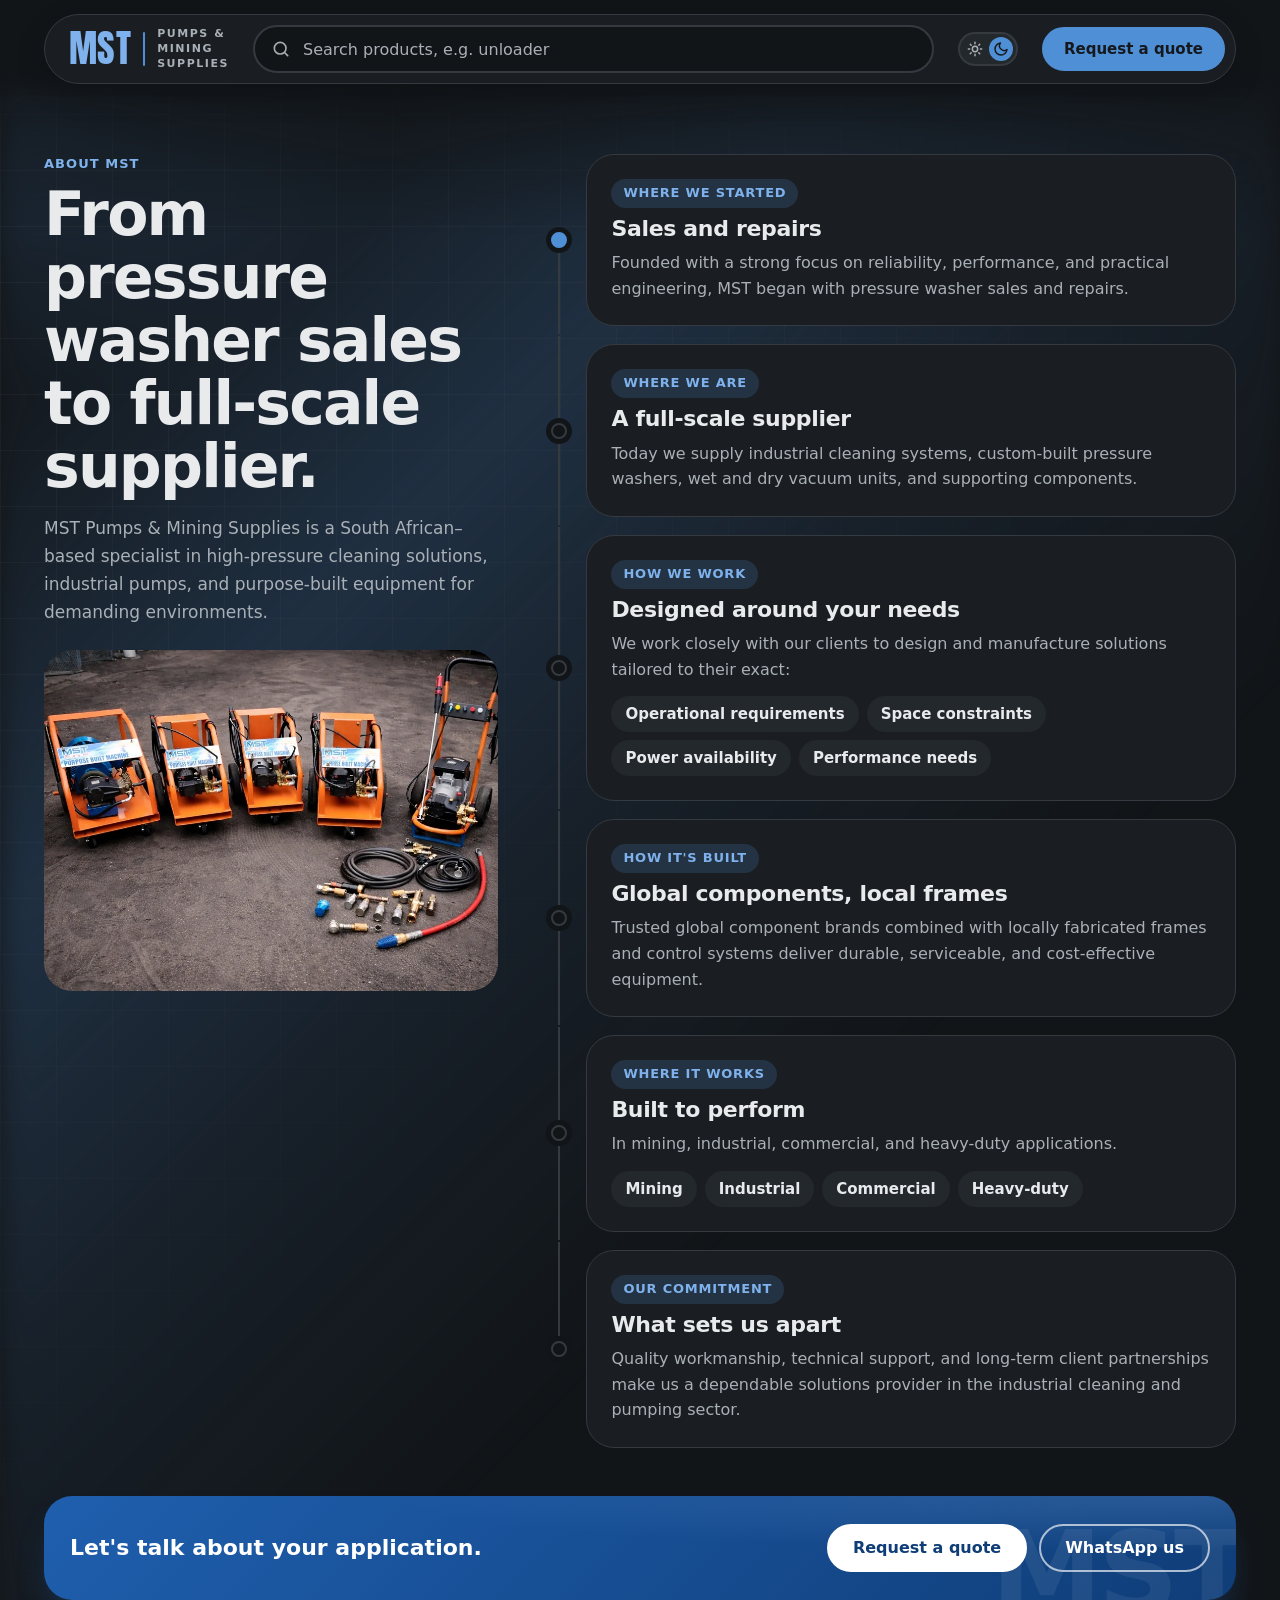
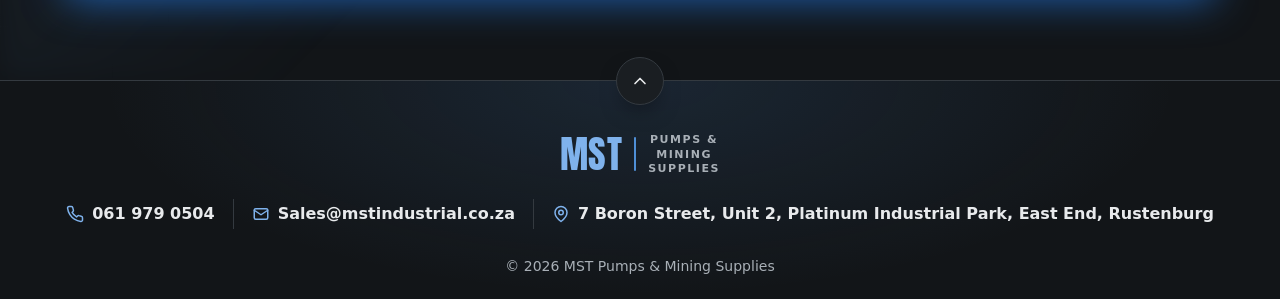
==== commit acede53b: "Dark mode is now the default for first-time visitors on every page (a visitor choice is still rememb" ====
--- a/about/index.html
+++ b/about/index.html
@@ -22,7 +22,7 @@
   <meta property="og:image:alt" content="MST Pumps &amp; Mining Supplies logo on a dark blue card. Built for industry. Call 061 979 0504.">
   <meta name="twitter:card" content="summary_large_image">
   <script>document.documentElement.className = document.documentElement.className.replace("no-js", "js");
-  try { var t = localStorage.getItem("mst-theme"); if (t === "light" || t === "dark") document.documentElement.setAttribute("data-theme", t); } catch (e) {}</script>
+  var t = null; try { t = localStorage.getItem("mst-theme"); } catch (e) {} document.documentElement.setAttribute("data-theme", t === "light" ? "light" : "dark");</script>
   <link rel="preload" href="../fonts/anton-latin.woff2" as="font" type="font/woff2" crossorigin>
   <link rel="stylesheet" href="../css/styles.css">
 </head>
--- a/css/styles.css
+++ b/css/styles.css
@@ -20,18 +20,19 @@
 
 /* ---------- Tokens ---------- */
 :root {
-  --bg: #f2f3f4;
-  --surface: #fafafa;
-  --surface-2: #e4e7ea;
+  /* Light theme: a mid-grey page with white cards and firm edges, so every box is easy to tell apart. */
+  --bg: #cfd5dc;
+  --surface: #ffffff;
+  --surface-2: #dbe3ec;
   --ink: #15191d;
-  --ink-2: #49515a;
-  --line: #cbd0d5;
+  --ink-2: #2f3841;
+  --line: #9aa5b1;
   --accent: #135295;
   --accent-ink: #fafafa;
-  --accent-text: #135295;
+  --accent-text: #0d3f78;
   --accent-hover: #053668;
-  --card: #fafafa;
-  --card-line: #cbd0d5;
+  --card: #ffffff;
+  --card-line: #7f8b98;
   --error: #b42525;
 
   --font: ui-sans-serif, system-ui, "Segoe UI", Roboto, "Helvetica Neue", Arial, sans-serif;
@@ -386,8 +387,8 @@
   }
 
   .brand-sub {
-    font-size: 0.5625rem;
-    letter-spacing: 0.1em;
+    font-size: 0.625rem;
+    letter-spacing: 0.08em;
   }
 
   .theme-toggle {
@@ -835,8 +836,8 @@
 
 /* Light theme: tiles get a firmer edge and shadow, and the grey ones go charcoal so they stand out from the glow. */
 :where(:root[data-theme="light"]) .tile:not(.tile--accent) {
-  border-color: #c2c9d0;
-  box-shadow: 0 10px 22px -14px rgba(21, 25, 29, 0.35);
+  border-color: #7f8b98;
+  box-shadow: 0 10px 22px -14px rgba(21, 25, 29, 0.55);
 }
 
 :where(:root[data-theme="light"]) .tile--steel {
@@ -851,8 +852,8 @@
 
 @media (prefers-color-scheme: light) {
   :where(:root:not([data-theme="dark"])) .tile:not(.tile--accent) {
-    border-color: #c2c9d0;
-    box-shadow: 0 10px 22px -14px rgba(21, 25, 29, 0.35);
+    border-color: #7f8b98;
+    box-shadow: 0 10px 22px -14px rgba(21, 25, 29, 0.55);
   }
 
   :where(:root:not([data-theme="dark"])) .tile--steel {
@@ -1233,16 +1234,16 @@
 
 /* Light theme: a firmer edge and a soft shadow so the panels stand out from the page. */
 :where(:root[data-theme="light"]) .spec {
-  border-color: #b9c1c9;
+  border-color: #7f8b98;
   background: var(--card);
-  box-shadow: 0 1px 2px rgba(21, 25, 29, 0.08), 0 14px 26px -16px rgba(21, 25, 29, 0.4);
+  box-shadow: 0 1px 2px rgba(21, 25, 29, 0.08), 0 14px 26px -16px rgba(21, 25, 29, 0.55);
 }
 
 @media (prefers-color-scheme: light) {
   :where(:root:not([data-theme="dark"])) .spec {
-    border-color: #b9c1c9;
+    border-color: #7f8b98;
     background: var(--card);
-    box-shadow: 0 1px 2px rgba(21, 25, 29, 0.08), 0 14px 26px -16px rgba(21, 25, 29, 0.4);
+    box-shadow: 0 1px 2px rgba(21, 25, 29, 0.08), 0 14px 26px -16px rgba(21, 25, 29, 0.55);
   }
 }
 
@@ -1419,6 +1420,31 @@
 
 .contact-phone:hover {
   background: var(--accent-hover);
+}
+
+/* The MST logo lettering, huge and faded into the corner of the blue box. */
+.contact-phone {
+  position: relative;
+  overflow: hidden;
+  isolation: isolate;
+}
+
+.contact-phone::after {
+  content: "MST";
+  position: absolute;
+  right: 0.5rem;
+  bottom: -3rem;
+  z-index: -1;
+  font-family: var(--font-display);
+  font-size: clamp(11rem, 26vw, 19rem);
+  font-weight: 400;
+  line-height: 1;
+  letter-spacing: 0.01em;
+  color: currentColor;
+  opacity: 0.32;
+  -webkit-mask-image: linear-gradient(270deg, #000 45%, transparent 100%);
+  mask-image: linear-gradient(270deg, #000 45%, transparent 100%);
+  pointer-events: none;
 }
 
 .contact-phone .contact-label {
@@ -2606,22 +2632,48 @@
   font-weight: 600;
 }
 
+/* Closing call-to-action: a brand-blue banner so it stands out in both themes (about + custom pressure washers pages). */
 .about-cta {
+  position: relative;
   display: flex;
   flex-wrap: wrap;
   align-items: center;
   justify-content: space-between;
-  gap: 14px 24px;
+  gap: 18px 24px;
   margin-top: 48px;
-  padding: 22px 24px;
+  padding: 28px 26px;
+  overflow: hidden;
   border-radius: 28px;
-  background: var(--ink);
-  color: var(--bg);
+  background:
+    radial-gradient(120% 90% at 100% 0, rgba(127, 178, 236, 0.22), transparent 60%),
+    linear-gradient(135deg, #1f5fae, #0f3d78);
+  box-shadow: 0 22px 40px -22px #1f5fae;
+  color: #fff;
+}
+
+/* Faint MST watermark in the corner. */
+.about-cta::after {
+  content: "MST";
+  position: absolute;
+  right: -10px;
+  bottom: -28px;
+  color: rgba(255, 255, 255, 0.07);
+  font-size: 7rem;
+  font-weight: 900;
+  letter-spacing: -0.04em;
+  line-height: 1;
+  pointer-events: none;
+}
+
+.about-cta > * {
+  position: relative;
+  z-index: 1;
 }
 
 .about-cta p {
-  font-size: 1.125rem;
-  font-weight: 700;
+  font-size: 1.375rem;
+  font-weight: 800;
+  line-height: 1.2;
 }
 
 .about-cta .btn {
@@ -2629,19 +2681,36 @@
 }
 
 .about-cta .btn-primary {
-  background: var(--accent);
-  border-color: var(--accent);
-  color: var(--accent-ink);
+  background: #fff;
+  border-color: #fff;
+  color: #0f3d78;
+}
+
+.about-cta .btn-primary:hover {
+  box-shadow: 0 14px 30px -10px rgba(0, 0, 0, 0.5);
 }
 
 .about-cta .btn-secondary {
-  border-color: var(--bg);
-  color: var(--bg);
+  border-color: rgba(255, 255, 255, 0.65);
+  color: #fff;
 }
 
 .about-cta .btn-secondary:hover {
-  background: var(--bg);
-  color: var(--ink);
+  background: #fff;
+  border-color: #fff;
+  color: #0f3d78;
+}
+
+/* Phones: stack the buttons full width so they are easy to tap. */
+@media (max-width: 560px) {
+  .about-cta .btn-row {
+    flex-direction: column;
+    width: 100%;
+  }
+
+  .about-cta .btn {
+    width: 100%;
+  }
 }
 
 /* Wide screens: sticky intro on the left, steps on the right joined by a rail.
@@ -3053,16 +3122,16 @@
 
 /* Light theme: a firmer edge and a soft shadow, like the other panels. */
 :where(:root[data-theme="light"]) .spec-table {
-  border-color: #b9c1c9;
+  border-color: #7f8b98;
   background: var(--card);
-  box-shadow: 0 14px 26px -18px rgba(21, 25, 29, 0.4);
+  box-shadow: 0 14px 26px -18px rgba(21, 25, 29, 0.55);
 }
 
 @media (prefers-color-scheme: light) {
   :where(:root:not([data-theme="dark"])) .spec-table {
-    border-color: #b9c1c9;
+    border-color: #7f8b98;
     background: var(--card);
-    box-shadow: 0 14px 26px -18px rgba(21, 25, 29, 0.4);
+    box-shadow: 0 14px 26px -18px rgba(21, 25, 29, 0.55);
   }
 }
 
@@ -3217,6 +3286,147 @@
   .stop:hover,
   .stop:focus-visible {
     transform: none;
+  }
+}
+
+/* The five choices on phones: swipeable cards with a short description (js/choose-path.js drives the dots). */
+.stop-body { display: contents; }
+.stop-num, .stop-desc, .stop-go, .path-hint { display: none; }
+
+@media (max-width: 759px) {
+  .choose-path {
+    display: flex;
+    gap: 10px;
+    margin: 22px calc(var(--gutter) * -1) 0;
+    padding: 6px var(--gutter);
+    overflow-x: auto;
+    scroll-snap-type: x mandatory;
+    scroll-padding-inline: var(--gutter);
+    scrollbar-width: none;
+    -webkit-overflow-scrolling: touch;
+  }
+
+  .choose-path::-webkit-scrollbar { display: none; }
+  .choose-path::before { display: none; }
+
+  .choose-path li {
+    display: flex;
+    flex: 0 0 78%;
+    scroll-snap-align: start;
+  }
+
+  .stop {
+    flex: 1;
+    flex-direction: column;
+    align-items: flex-start;
+    gap: 12px;
+    padding: 18px;
+    border: 1px solid var(--line);
+    border-radius: 20px;
+    background: var(--surface);
+  }
+
+  .stop:hover,
+  .stop:focus-visible { transform: none; }
+
+  .stop-body {
+    display: flex;
+    flex: 1;
+    flex-direction: column;
+    align-items: flex-start;
+    gap: 8px;
+  }
+
+  .stop-dot {
+    width: auto;
+    height: auto;
+    border: 0;
+    background: none;
+    box-shadow: none;
+  }
+
+  .stop-dot b { display: none; }
+  .stop:hover .stop-dot,
+  .stop:focus-visible .stop-dot { background: none; color: var(--accent-text); }
+
+  .stop-num {
+    display: block;
+    color: var(--accent);
+    font-size: 2.5rem;
+    font-weight: 800;
+    line-height: 1;
+  }
+
+  .stop-desc {
+    display: block;
+    color: var(--ink-2);
+    font-size: 0.9375rem;
+    line-height: 1.45;
+  }
+
+  .stop-go {
+    display: block;
+    margin-top: auto;
+    padding-top: 6px;
+    color: var(--accent-text);
+    font-size: 0.875rem;
+    font-weight: 800;
+  }
+
+  .path-hint {
+    display: flex;
+    align-items: center;
+    justify-content: space-between;
+    gap: 12px;
+    margin-top: 8px;
+  }
+
+  .path-dots { display: flex; margin-left: -6px; }
+
+  .path-dots button {
+    display: grid;
+    place-items: center;
+    width: 24px;
+    height: 32px;
+    padding: 0;
+    border: 0;
+    background: none;
+    cursor: pointer;
+  }
+
+  .path-dots button::before {
+    content: "";
+    width: 8px;
+    height: 8px;
+    border-radius: 50%;
+    background: var(--ink-2);
+    opacity: 0.45;
+    transition: background-color 0.2s ease, transform 0.2s ease, opacity 0.2s ease;
+  }
+
+  .path-dots button.on::before { background: var(--accent); opacity: 1; transform: scale(1.4); }
+
+  .path-swipe {
+    display: inline-flex;
+    align-items: center;
+    gap: 8px;
+    padding: 9px 16px;
+    border-radius: 999px;
+    background: var(--accent);
+    color: var(--accent-ink);
+    font-size: 0.8125rem;
+    font-weight: 800;
+    letter-spacing: 0.08em;
+    text-transform: uppercase;
+    white-space: nowrap;
+    transition: opacity 0.3s ease;
+  }
+
+  .path-swipe.is-end { opacity: 0.45; }
+  .path-swipe span { display: inline-block; font-size: 1.125rem; line-height: 1; }
+
+  @media (prefers-reduced-motion: no-preference) {
+    .path-swipe:not(.is-end) span { animation: swipe-nudge 1.3s ease-in-out infinite; }
   }
 }
 
@@ -3491,6 +3701,32 @@
   stroke-linejoin: round;
 }
 
+/* Phones: once a product is in the list its stepper moves to the price line, so the name keeps the full row width. */
+@media (max-width: 719px) {
+  .has-shop .prod:has(.qstep) {
+    grid-template-columns: 46px minmax(0, 1fr) auto;
+    grid-template-areas:
+      "ic body body"
+      "ic price act";
+    align-items: center;
+  }
+}
+
+/* Phones: the quote-list button becomes a bar docked to the bottom edge instead of a pill floating over the rows,
+   and the page gets matching space so the last row is never hidden behind it. */
+@media (max-width: 719px) {
+  .ql-fab {
+    left: 12px;
+    right: 12px;
+    bottom: calc(12px + env(safe-area-inset-bottom, 0px));
+    justify-content: center;
+    min-height: 52px;
+  }
+
+  .has-ql body {
+    padding-bottom: calc(76px + env(safe-area-inset-bottom, 0px));
+  }
+}
 /* The list inside the request pop-up. */
 .quote-items {
   margin-top: 16px;
@@ -3786,19 +4022,200 @@
   }
 }
 
+/* ---------- Product photos, and the List / Grid switch (js/products.js, js/product-images.js) ---------- */
+.result-row {
+  display: flex;
+  align-items: center;
+  justify-content: space-between;
+  gap: 12px;
+}
+
+.view-toggle {
+  display: inline-flex;
+  flex: none;
+  padding: 3px;
+  border: 1px solid var(--card-line);
+  border-radius: 999px;
+  background: color-mix(in srgb, var(--card) 88%, transparent);
+}
+
+.view-btn {
+  display: inline-flex;
+  align-items: center;
+  gap: 6px;
+  min-height: 36px;
+  padding: 0 14px;
+  border: 0;
+  border-radius: 999px;
+  background: none;
+  color: var(--ink-2);
+  font: inherit;
+  font-size: 0.8125rem;
+  font-weight: 700;
+  cursor: pointer;
+}
+
+.view-btn svg {
+  width: 14px;
+  height: 14px;
+  fill: none;
+  stroke: currentColor;
+  stroke-width: 2;
+  stroke-linecap: round;
+  stroke-linejoin: round;
+}
+
+.view-btn.on {
+  background: var(--accent);
+  color: var(--accent-ink);
+}
+
+.view-btn:focus-visible {
+  outline: 2px solid var(--accent);
+  outline-offset: 2px;
+}
+
+/* List view: a photo replaces the icon tile and is a little larger. */
+.prod-ic.has-img {
+  overflow: hidden;
+  background: var(--surface-2);
+}
+
+.prod-ic.has-img {
+  position: relative;
+}
+
+.prod-ic img {
+  position: absolute;
+  inset: 0;
+  display: block;
+  width: 100%;
+  height: 100%;
+  object-fit: contain;
+}
+
+.has-shop .prod:has(.prod-ic.has-img) {
+  grid-template-columns: 64px minmax(0, 1fr) auto;
+}
+
+.has-shop .prod .prod-ic.has-img {
+  width: 64px;
+  height: 64px;
+  border-radius: 12px;
+}
+
+@media (min-width: 720px) {
+  .has-shop .prod:has(.prod-ic.has-img) {
+    grid-template-columns: 64px minmax(0, 1fr) auto auto;
+  }
+}
+
+/* Grid view: photo cards that fit as many across as the width allows. */
+.has-shop .prod-list.is-grid {
+  grid-template-columns: repeat(auto-fill, minmax(240px, 1fr));
+  gap: 14px;
+}
+
+.has-shop .prod-list.is-grid .prod {
+  grid-template-columns: minmax(0, 1fr) auto;
+  grid-template-areas:
+    "ic ic"
+    "body body"
+    "price act";
+  gap: 0;
+  align-content: start;
+  align-items: center;
+  padding: 0;
+  overflow: hidden;
+  min-width: 0;
+}
+
+.has-shop .prod-list.is-grid .prod .prod-ic,
+.has-shop .prod-list.is-grid .prod .prod-ic.has-img {
+  width: 100%;
+  height: auto;
+  aspect-ratio: 4 / 3;
+  border-radius: 0;
+}
+
+.has-shop .prod-list.is-grid .prod .prod-ic svg {
+  width: 44px;
+  height: 44px;
+}
+
+.has-shop .prod-list.is-grid .prod-body {
+  padding: 14px 16px 4px;
+}
+
+.has-shop .prod-list.is-grid .prod-name {
+  overflow-wrap: anywhere;
+}
+
+.has-shop .prod-list.is-grid .prod-price {
+  padding: 8px 0 16px 16px;
+  font-size: 1.0625rem;
+  font-weight: 800;
+  text-align: left;
+}
+
+.has-shop .prod-list.is-grid .prod-act {
+  padding: 8px 14px 14px 0;
+}
+
+@media (prefers-reduced-motion: no-preference) {
+  .has-shop .prod-list.is-grid .prod:hover {
+    transform: translateY(-4px);
+  }
+}
+
+/* Phones: two cards across; the price and the add button stack so each card stays readable. */
+@media (max-width: 599px) {
+  .has-shop .prod-list.is-grid {
+    grid-template-columns: repeat(2, minmax(0, 1fr));
+    gap: 10px;
+  }
+
+  .has-shop .prod-list.is-grid .prod {
+    grid-template-columns: minmax(0, 1fr);
+    grid-template-areas:
+      "ic"
+      "body"
+      "price"
+      "act";
+  }
+
+  .has-shop .prod-list.is-grid .prod-body {
+    padding: 10px 12px 2px;
+  }
+
+  .has-shop .prod-list.is-grid .prod-price {
+    padding: 6px 12px 8px;
+  }
+
+  .has-shop .prod-list.is-grid .prod-act {
+    justify-content: flex-start;
+    padding: 0 12px 12px;
+  }
+}
 /* Desktop: a sticky sidebar. Its heading shares the category heading style, so "Products" and its box sit level with the category title and its cards. */
 @media (min-width: 900px) {
   .has-shop {
     display: grid;
-    grid-template-columns: 260px minmax(0, 1fr);
+    grid-template-columns: 290px minmax(0, 1fr);
     gap: 0 32px;
     align-items: start;
   }
 
   .has-shop .shop-side {
-    position: sticky;
-    top: 150px; /* below the header even when its nav row is showing, so the sidebar never shifts */
     padding-top: 40px;
+  }
+
+  /* Sticky only when the window is tall enough to show the whole list; on a short window it scrolls with the page so no category is ever cut off. */
+  @media (min-height: 700px) {
+    .has-shop .shop-side {
+      position: sticky;
+      top: 150px; /* below the header even when its nav row is showing, so the sidebar never shifts */
+    }
   }
 
   .has-shop .shop-side .cat-head {
@@ -3807,24 +4224,55 @@
 
   .side-list {
     display: grid;
-    gap: 4px;
+    gap: 2px;
     margin: 16px 0 0;
-    padding: 10px;
-    overflow-x: hidden;
-    overflow-y: auto;
-    max-height: max(260px, calc(100vh - 340px));
+    padding: 8px;
     border: 1px solid var(--card-line);
     border-radius: 20px;
     background: color-mix(in srgb, var(--card) 88%, transparent);
   }
 
+  /* Compact rows: one line each so every category shows at once. A tick box on each row lets you pick several. */
   .side-btn {
     width: 100%;
-    padding: 11px 14px;
+    justify-content: flex-start;
+    gap: 10px;
+    padding: 8px 12px;
     border: 0;
-    border-radius: 12px;
+    border-radius: 10px;
     background: none;
-    white-space: normal;
+    font-size: 0.875rem;
+    white-space: nowrap;
+  }
+
+  .side-name {
+    flex: 1;
+    min-width: 0;
+    overflow: hidden;
+    text-align: left;
+    text-overflow: ellipsis;
+  }
+
+  .side-tick {
+    display: grid;
+    place-items: center;
+    flex: none;
+    width: 18px;
+    height: 18px;
+    border: 2px solid color-mix(in srgb, var(--ink) 40%, transparent);
+    border-radius: 6px;
+    transition: background-color 0.15s ease, border-color 0.15s ease;
+  }
+
+  .side-tick svg {
+    width: 12px;
+    height: 12px;
+    fill: none;
+    stroke: var(--accent-ink);
+    stroke-width: 3;
+    stroke-linecap: round;
+    stroke-linejoin: round;
+    opacity: 0;
   }
 
   .side-btn:hover {
@@ -3832,31 +4280,40 @@
   }
 
   .side-btn.on {
+    background: color-mix(in srgb, var(--accent) 14%, transparent);
+    color: var(--ink);
+  }
+
+  .side-btn.on .side-tick {
+    border-color: var(--accent);
     background: var(--accent);
-    color: var(--accent-ink);
+  }
+
+  .side-btn.on .side-tick svg {
+    opacity: 1;
   }
 }
 
 /* Light theme: a firmer edge so the boxes stand out from the page. */
 :where(:root[data-theme="light"]) :is(.has-shop .prod, .side-list, .side-btn) {
-  border-color: #b9c1c9;
+  border-color: #7f8b98;
 }
 
 :where(:root[data-theme="light"]) .has-shop .prod,
 :where(:root[data-theme="light"]) .side-list {
   background: var(--card);
-  box-shadow: 0 10px 22px -16px rgba(21, 25, 29, 0.4);
+  box-shadow: 0 10px 22px -16px rgba(21, 25, 29, 0.55);
 }
 
 @media (prefers-color-scheme: light) {
   :where(:root:not([data-theme="dark"])) :is(.has-shop .prod, .side-list, .side-btn) {
-    border-color: #b9c1c9;
+    border-color: #7f8b98;
   }
 
   :where(:root:not([data-theme="dark"])) .has-shop .prod,
   :where(:root:not([data-theme="dark"])) .side-list {
     background: var(--card);
-    box-shadow: 0 10px 22px -16px rgba(21, 25, 29, 0.4);
+    box-shadow: 0 10px 22px -16px rgba(21, 25, 29, 0.55);
   }
 }
 
@@ -3974,3 +4431,563 @@
     backdrop-filter: blur(10px);
   }
 }
+
+/* ---------- Light theme: charcoal category box (matches the header and tiles) ---------- */
+:where(:root[data-theme="light"]) .side-list {
+  --ink: #f1f3f5;
+  --ink-2: #b4bcc4;
+  --accent: #7fb2ec;
+  --accent-ink: #15191d;
+  border-color: #1e2429;
+  background: #1e2429;
+  color: #f1f3f5;
+}
+
+:where(:root[data-theme="light"]) .side-list .side-btn.on {
+  background: rgba(127, 178, 236, 0.26);
+  color: #f1f3f5;
+}
+
+:where(:root[data-theme="light"]) .side-list .side-btn:hover {
+  background: rgba(127, 178, 236, 0.16);
+}
+
+@media (prefers-color-scheme: light) {
+  :where(:root:not([data-theme="dark"])) .side-list {
+    --ink: #f1f3f5;
+    --ink-2: #b4bcc4;
+    --accent: #7fb2ec;
+    --accent-ink: #15191d;
+    border-color: #1e2429;
+    background: #1e2429;
+    color: #f1f3f5;
+  }
+
+  :where(:root:not([data-theme="dark"])) .side-list .side-btn.on {
+    background: rgba(127, 178, 236, 0.26);
+    color: #f1f3f5;
+  }
+
+  :where(:root:not([data-theme="dark"])) .side-list .side-btn:hover {
+    background: rgba(127, 178, 236, 0.16);
+  }
+}
+
+/* ---------- Light theme: firm edge and soft shadow on the card-style boxes of the other pages ---------- */
+:where(:root[data-theme="light"]) :is(.svc-card, .step, .browse-panel, .cat-card) {
+  border-color: var(--card-line);
+}
+
+:where(:root[data-theme="light"]) :is(.svc-card, .step, .browse-panel) {
+  box-shadow: 0 10px 22px -14px rgba(21, 25, 29, 0.55);
+}
+
+@media (prefers-color-scheme: light) {
+  :where(:root:not([data-theme="dark"])) :is(.svc-card, .step, .browse-panel, .cat-card) {
+    border-color: var(--card-line);
+  }
+
+  :where(:root:not([data-theme="dark"])) :is(.svc-card, .step, .browse-panel) {
+    box-shadow: 0 10px 22px -14px rgba(21, 25, 29, 0.55);
+  }
+}
+
+/* ---------- Light theme: white form fields inside the white quote pop-up ---------- */
+:where(:root[data-theme="light"]) .quote-field :is(input, textarea) {
+  background: #ffffff;
+}
+
+@media (prefers-color-scheme: light) {
+  :where(:root:not([data-theme="dark"])) .quote-field :is(input, textarea) {
+    background: #ffffff;
+  }
+}
+
+/* ---------- Contact cards: blue edge, solid icon tile, and the Open now badge ---------- */
+.contact-card {
+  border-left: 6px solid var(--accent);
+  border-radius: 18px;
+  box-shadow: 0 10px 22px -14px rgba(21, 25, 29, 0.45);
+}
+
+.contact .contact-card .ico--soft {
+  border-radius: 14px;
+  background: var(--accent);
+  color: var(--accent-ink);
+}
+
+.contact-card--hours {
+  flex-wrap: wrap;
+}
+
+.contact-card--hours > div {
+  flex: 1 1 11rem;
+  min-width: 0;
+}
+
+.open-status {
+  --st: #1a7f4b;
+  display: inline-flex;
+  flex: none;
+  align-items: center;
+  gap: 8px;
+  margin-left: auto;
+  padding: 7px 14px;
+  border: 1px solid color-mix(in srgb, var(--st) 45%, transparent);
+  border-radius: 999px;
+  background: color-mix(in srgb, var(--st) 14%, transparent);
+  color: var(--st);
+  font-size: 0.75rem;
+  font-weight: 800;
+  letter-spacing: 0.08em;
+  text-transform: uppercase;
+  white-space: nowrap;
+}
+
+.open-status[hidden] {
+  display: none;
+}
+
+.open-status::before {
+  content: "";
+  width: 9px;
+  height: 9px;
+  border-radius: 50%;
+  background: currentColor;
+}
+
+.open-status.is-open::before {
+  box-shadow: 0 0 0 4px color-mix(in srgb, var(--st) 25%, transparent);
+}
+
+/* Closed: a quiet grey badge, no glow. */
+.open-status:not(.is-open) {
+  --st: var(--ink-2);
+}
+
+@media (prefers-color-scheme: dark) {
+  :root:not([data-theme="light"]) .open-status {
+    --st: #58c98c;
+  }
+
+  :root:not([data-theme="light"]) .open-status:not(.is-open) {
+    --st: var(--ink-2);
+  }
+}
+
+:root[data-theme="dark"] .open-status {
+  --st: #58c98c;
+}
+
+:root[data-theme="dark"] .open-status:not(.is-open) {
+  --st: var(--ink-2);
+}
+
+/* Phones: the badge drops under the hours, lined up with the text. */
+@media (max-width: 560px) {
+  .open-status {
+    margin-left: 64px;
+  }
+}
+
+/* ---------- Home page: Google reviews carousel (js/reviews.js) ---------- */
+.reviews {
+  padding-block: var(--section-y);
+}
+
+.rv-wrap {
+  display: flex;
+  align-items: center;
+  gap: 12px;
+  margin-top: 28px;
+}
+
+.rv-track {
+  display: flex;
+  flex: 1;
+  gap: 16px;
+  min-width: 0;
+  margin: 0;
+  padding: 10px 4px 20px;
+  list-style: none;
+  overflow-x: auto;
+  scroll-snap-type: x mandatory;
+  scrollbar-width: none;
+  -webkit-overflow-scrolling: touch;
+}
+
+.rv-track::-webkit-scrollbar {
+  display: none;
+}
+
+.rv-track:focus-visible {
+  outline: 2px solid var(--accent);
+  outline-offset: 2px;
+  border-radius: 12px;
+}
+
+.rv-card {
+  display: flex;
+  flex: 0 0 min(320px, 84%);
+  scroll-snap-align: start;
+}
+
+.rv-card figure {
+  display: flex;
+  flex: 1;
+  flex-direction: column;
+  gap: 12px;
+  margin: 0;
+  padding: 20px;
+  border: 1px solid var(--card-line);
+  border-radius: 20px;
+  background: var(--card);
+  box-shadow: 0 10px 22px -14px rgba(21, 25, 29, 0.45);
+}
+
+.rv-top {
+  display: flex;
+  align-items: center;
+  gap: 12px;
+}
+
+.rv-av {
+  display: grid;
+  place-items: center;
+  flex: none;
+  width: 40px;
+  height: 40px;
+  border-radius: 50%;
+  background: var(--accent);
+  color: var(--accent-ink);
+  font-weight: 800;
+}
+
+.rv-who {
+  flex: 1;
+  min-width: 0;
+}
+
+.rv-who b,
+.rv-who small {
+  display: block;
+}
+
+.rv-who b {
+  font-size: 0.9375rem;
+  overflow-wrap: anywhere;
+}
+
+.rv-who small {
+  color: var(--ink-2);
+  font-size: 0.8125rem;
+}
+
+.rv-g {
+  flex: none;
+  color: var(--ink-2);
+  font-size: 0.8125rem;
+  font-weight: 700;
+}
+
+.rv-g b {
+  color: #4285f4;
+  font-weight: 800;
+}
+
+.rv-stars {
+  display: inline-flex;
+  gap: 2px;
+}
+
+.rv-stars svg {
+  width: 18px;
+  height: 18px;
+  fill: #e8a317;
+}
+
+.rv-card blockquote {
+  margin: 0;
+  color: var(--ink-2);
+  font-size: 0.9375rem;
+  line-height: 1.55;
+}
+
+.rv-arrow {
+  display: none;
+  flex: none;
+  width: 44px;
+  height: 44px;
+  padding: 0;
+  place-items: center;
+  border: 2px solid var(--ink);
+  border-radius: 50%;
+  background: transparent;
+  color: var(--ink);
+  cursor: pointer;
+  transition: background-color 0.2s ease, color 0.2s ease, opacity 0.2s ease;
+}
+
+.rv-arrow svg {
+  width: 20px;
+  height: 20px;
+  fill: none;
+  stroke: currentColor;
+  stroke-width: 2.4;
+  stroke-linecap: round;
+  stroke-linejoin: round;
+}
+
+.rv-arrow:hover:not(:disabled) {
+  background: var(--ink);
+  color: var(--bg);
+}
+
+.rv-arrow:disabled {
+  opacity: 0.35;
+  cursor: default;
+}
+
+.rv-arrow:focus-visible {
+  outline: 3px solid color-mix(in srgb, var(--accent) 45%, transparent);
+  outline-offset: 2px;
+}
+
+.rv-dots {
+  display: flex;
+  justify-content: center;
+  gap: 0;
+  margin-top: 2px;
+}
+
+.rv-dots[hidden] {
+  display: none;
+}
+
+.rv-dots button {
+  display: grid;
+  place-items: center;
+  width: 26px;
+  height: 30px;
+  padding: 0;
+  border: 0;
+  background: none;
+  cursor: pointer;
+}
+
+.rv-dots button::before {
+  content: "";
+  width: 8px;
+  height: 8px;
+  border-radius: 50%;
+  background: var(--ink-2);
+  opacity: 0.45;
+  transition: width 0.2s ease, background-color 0.2s ease, opacity 0.2s ease;
+}
+
+.rv-dots button.on::before {
+  width: 22px;
+  border-radius: 4px;
+  background: var(--accent);
+  opacity: 1;
+}
+
+.rv-foot {
+  display: flex;
+  flex-wrap: wrap;
+  align-items: center;
+  justify-content: center;
+  gap: 16px 32px;
+  margin-top: 22px;
+}
+
+.rv-score {
+  display: flex;
+  flex-wrap: wrap;
+  align-items: center;
+  gap: 10px;
+}
+
+.rv-score b {
+  font-size: 2rem;
+  font-weight: 800;
+  line-height: 1;
+}
+
+.rv-score small {
+  color: var(--ink-2);
+  font-size: 0.875rem;
+}
+
+.reviews .btn {
+  border-radius: 999px;
+}
+
+@media (min-width: 640px) {
+  .rv-card {
+    flex-basis: calc((100% - 16px) / 2);
+  }
+}
+
+@media (min-width: 900px) {
+  .rv-arrow {
+    display: grid;
+  }
+
+  .rv-card {
+    flex-basis: calc((100% - 32px) / 3);
+  }
+
+  .rv-wrap.is-static .rv-arrow {
+    display: none;
+  }
+}
+
+/* ---------- Home page tiles with photos: the photo fills the tile, lit in the middle with a dark vignette around the edges
+   and a dark fade at the bottom so the title is always easy to read. ---------- */
+.tile--photo {
+  isolation: isolate;
+  overflow: hidden;
+  flex-direction: row;
+  align-items: flex-end;
+  justify-content: space-between;
+  border-color: #10151a;
+  background: #10151a;
+  color: #ffffff;
+}
+
+.tile-photo {
+  position: absolute;
+  inset: 0;
+  z-index: 0;
+  background: #10151a;
+}
+
+.tile-photo img {
+  display: block;
+  width: 100%;
+  height: 100%;
+  object-fit: cover;
+  object-position: center;
+}
+
+/* Vignette and bottom fade in one layer (the tile's own ::before is the hover bar). */
+.tile-photo::after {
+  content: "";
+  position: absolute;
+  inset: 0;
+  background:
+    linear-gradient(0deg, rgba(14, 18, 22, 0.92) 0, rgba(14, 18, 22, 0.65) 34%, rgba(14, 18, 22, 0) 62%),
+    radial-gradient(ellipse at 50% 42%, rgba(16, 21, 26, 0) 38%, rgba(16, 21, 26, 0.62) 100%);
+}
+
+.tile--photo::before {
+  z-index: 3;
+}
+
+.tile--photo > div,
+.tile--photo .tile-arrow {
+  position: relative;
+  z-index: 2;
+}
+
+.tile--photo > div {
+  flex: 1;
+  min-width: 0;
+}
+
+.tile--photo h3,
+.tile--photo p {
+  color: #ffffff;
+  text-shadow: 0 1px 12px rgba(0, 0, 0, 0.45);
+}
+
+.tile--photo p {
+  opacity: 0.92;
+}
+
+/* The chemicals strip is a wide picture on a light studio background: show all of it at any width, lined up at the top. */
+.t-f .tile-photo {
+  background: #e2e3e5;
+}
+
+.t-f .tile-photo img {
+  object-fit: contain;
+  object-position: center 6%;
+}
+
+@media (prefers-reduced-motion: no-preference) {
+  .tile--photo .tile-photo img {
+    transition: transform 0.6s cubic-bezier(0.2, 0.8, 0.2, 1);
+  }
+
+  .tile--photo:hover .tile-photo img,
+  .tile--photo:focus-visible .tile-photo img {
+    transform: scale(1.04);
+  }
+}
+
+/* Photo tiles need a little more height than the old text-only ones so the picture is not cropped too hard. */
+@media (min-width: 768px) {
+  .t-c.tile--photo,
+  .t-d.tile--photo,
+  .t-e.tile--photo {
+    min-height: 230px;
+  }
+
+  .t-f.tile--photo {
+    min-height: 220px;
+  }
+
+  .t-g {
+    min-height: 220px;
+  }
+}
+
+/* Photo tiles: no pale border around the dark photo (it shimmered against the photo edge while the tile moved on hover),
+   and the photo layer clips and covers its own box so the vignette reaches every edge during the animation. */
+.tile.tile--photo,
+.tile.tile--photo:hover,
+.tile.tile--photo:focus-visible {
+  border-color: #10151a;
+}
+
+.tile-photo {
+  overflow: hidden;
+  border-radius: inherit;
+  transform: translateZ(0);
+}
+
+.tile-photo::after {
+  inset: -2px;
+}
+
+.tile-photo img {
+  backface-visibility: hidden;
+  will-change: transform;
+}
+
+/* ---------- Carwash sets: photo across the top of each card (the card's own hover lift and glow still apply) ---------- */
+.kit-photo {
+  position: relative;
+  overflow: hidden;
+  margin: -28px -28px 24px;
+  aspect-ratio: 10 / 7;
+  background: #e9eaec;
+}
+
+.kit-photo img {
+  display: block;
+  width: 100%;
+  height: 100%;
+  object-fit: cover;
+}
+
+/* A subtle vignette: a soft shade only at the very edges. */
+.kit-photo::after {
+  content: "";
+  position: absolute;
+  inset: -1px;
+  pointer-events: none;
+  background: radial-gradient(ellipse at 50% 45%, rgba(16, 21, 26, 0) 58%, rgba(16, 21, 26, 0.16) 100%);
+}
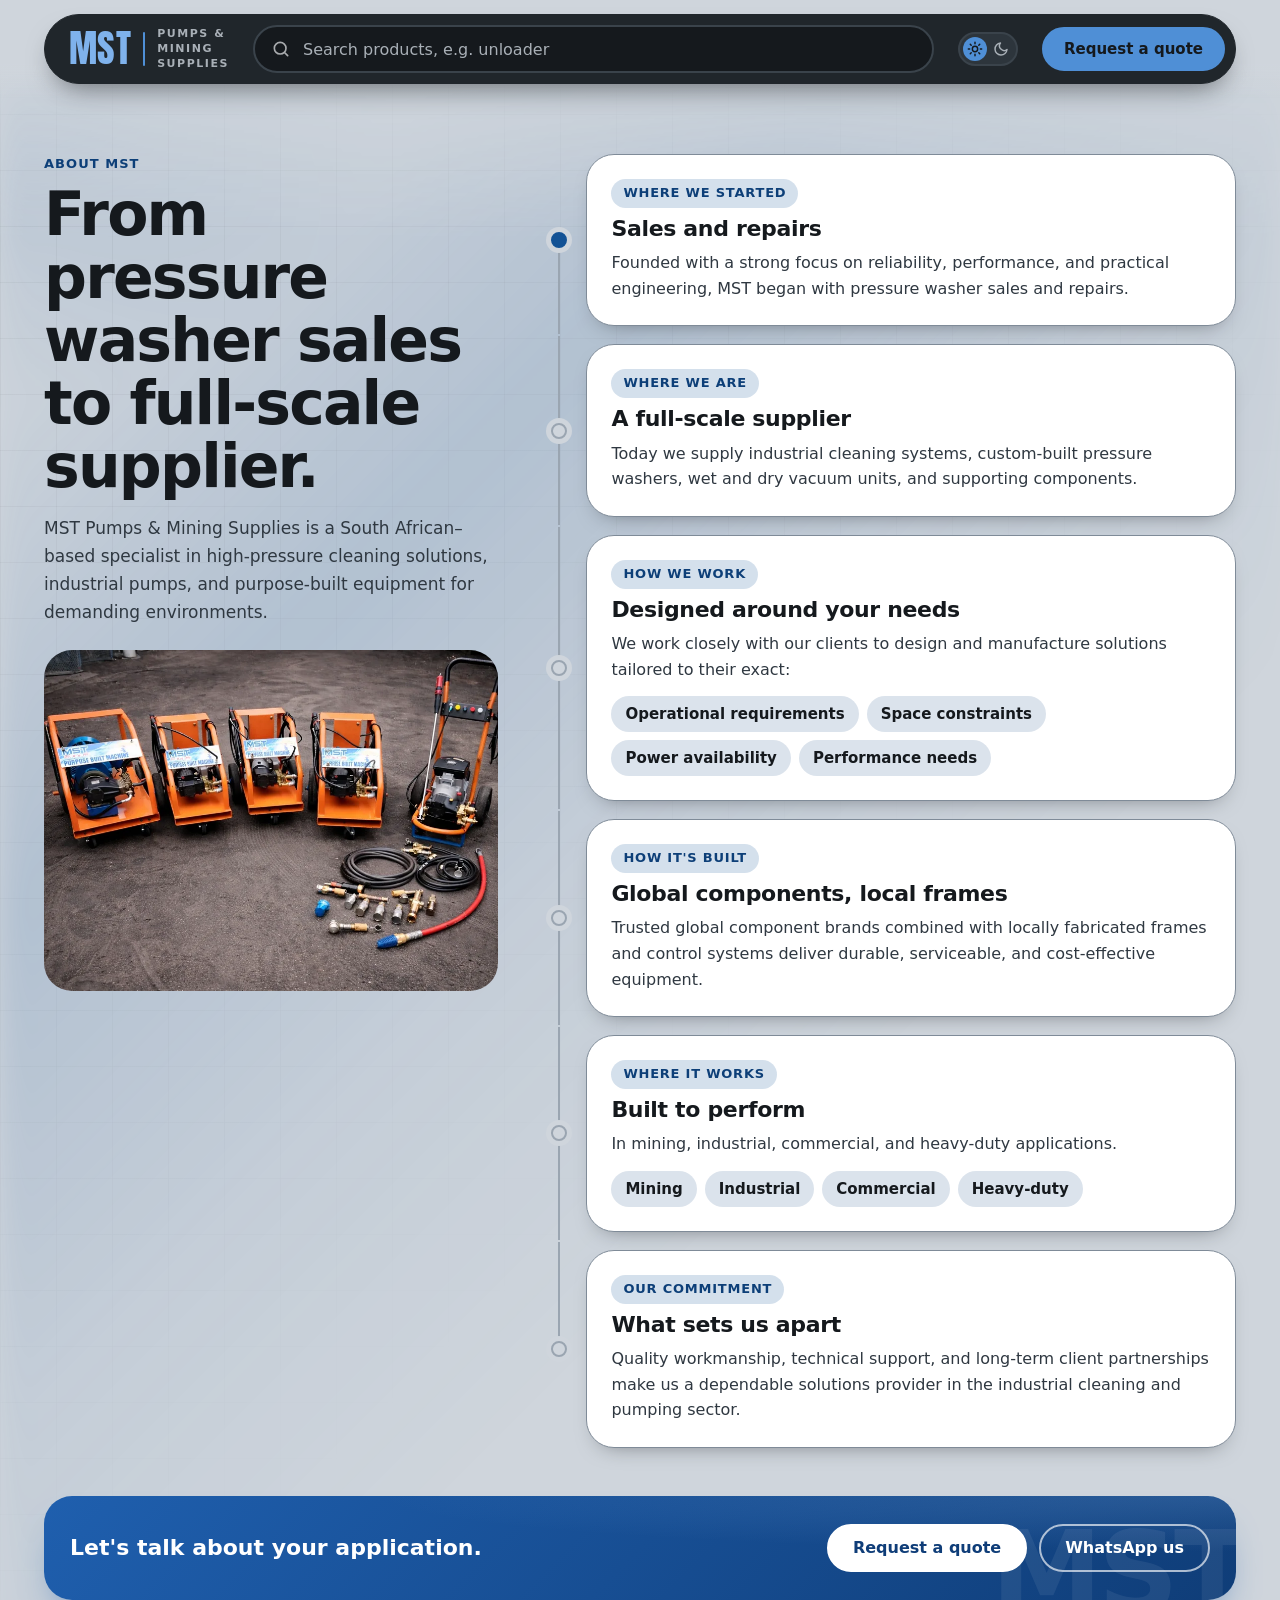
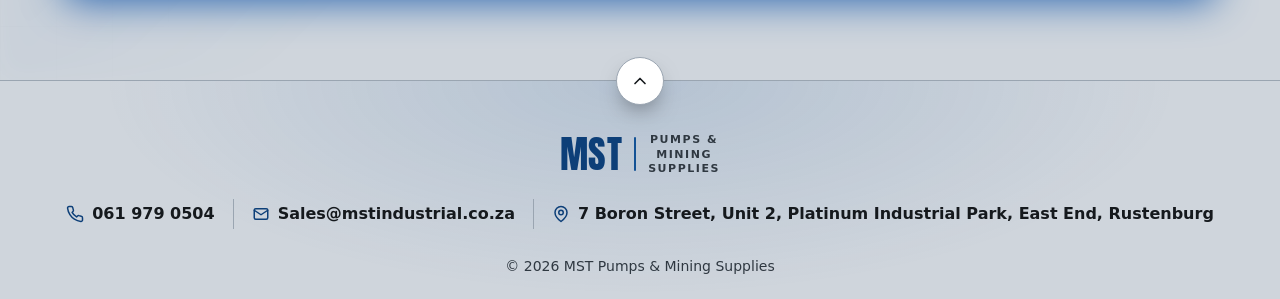
==== commit 087a9376: "Light mode is now the default for first-time visitors on every page (a visitor choice is still remem" ====
--- a/about/index.html
+++ b/about/index.html
@@ -22,7 +22,7 @@
   <meta property="og:image:alt" content="MST Pumps &amp; Mining Supplies logo on a dark blue card. Built for industry. Call 061 979 0504.">
   <meta name="twitter:card" content="summary_large_image">
   <script>document.documentElement.className = document.documentElement.className.replace("no-js", "js");
-  var t = null; try { t = localStorage.getItem("mst-theme"); } catch (e) {} document.documentElement.setAttribute("data-theme", t === "light" ? "light" : "dark");</script>
+  var t = null; try { t = localStorage.getItem("mst-theme"); } catch (e) {} document.documentElement.setAttribute("data-theme", t === "dark" ? "dark" : "light");</script>
   <link rel="preload" href="../fonts/anton-latin.woff2" as="font" type="font/woff2" crossorigin>
   <link rel="stylesheet" href="../css/styles.css">
 </head>
--- a/css/styles.css
+++ b/css/styles.css
@@ -4990,4 +4990,160 @@
   inset: -1px;
   pointer-events: none;
   background: radial-gradient(ellipse at 50% 45%, rgba(16, 21, 26, 0) 58%, rgba(16, 21, 26, 0.16) 100%);
+}
+
+/* ---------- Products without a photo yet: dark spotlight tile (js/products.js adds .is-ph) ---------- */
+.prod-ic.is-ph {
+  position: relative;
+  overflow: hidden;
+  background: radial-gradient(ellipse at 50% 42%, #3a444d 0, #161b20 60%, #0c0f12 100%);
+  color: #ffffff;
+}
+
+.prod-ic.is-ph > svg {
+  opacity: 0.55;
+}
+
+.prod-ic.is-ph .ph-cam,
+.prod-ic.is-ph .ph-t1,
+.prod-ic.is-ph .ph-t2 {
+  display: none;
+}
+
+/* List view: the category icon with a small camera badge. */
+.prod-ic.is-ph .ph-badge {
+  position: absolute;
+  right: 3px;
+  bottom: 3px;
+  display: grid;
+  place-items: center;
+  width: 20px;
+  height: 20px;
+  border-radius: 50%;
+  background: #7fb2ec;
+  color: #10151a;
+}
+
+.prod-ic.is-ph .ph-badge svg,
+.prod-ic.is-ph .ph-cam svg {
+  width: 11px;
+  height: 11px;
+  fill: none;
+  stroke: currentColor;
+  stroke-width: 2;
+  stroke-linecap: round;
+  stroke-linejoin: round;
+}
+
+/* Grid view: a camera and "Product photo in progress". */
+.has-shop .prod-list.is-grid .prod .prod-ic.is-ph {
+  display: grid;
+  place-items: center;
+  align-content: center;
+  gap: 4px;
+  text-align: center;
+}
+
+.has-shop .prod-list.is-grid .prod .prod-ic.is-ph > svg,
+.has-shop .prod-list.is-grid .prod .prod-ic.is-ph .ph-badge {
+  display: none;
+}
+
+.has-shop .prod-list.is-grid .prod .prod-ic.is-ph .ph-cam {
+  display: grid;
+  place-items: center;
+  width: 54px;
+  height: 54px;
+  margin-bottom: 6px;
+  border: 1px solid rgba(255, 255, 255, 0.22);
+  border-radius: 50%;
+  background: rgba(255, 255, 255, 0.1);
+}
+
+.has-shop .prod-list.is-grid .prod .prod-ic.is-ph .ph-cam svg {
+  width: 26px;
+  height: 26px;
+}
+
+.has-shop .prod-list.is-grid .prod .prod-ic.is-ph .ph-t1 {
+  display: block;
+  font-size: 0.9375rem;
+  font-weight: 800;
+  line-height: 1.2;
+}
+
+.has-shop .prod-list.is-grid .prod .prod-ic.is-ph .ph-t2 {
+  display: block;
+  color: #7fb2ec;
+  font-size: 0.6875rem;
+  font-weight: 800;
+  letter-spacing: 0.14em;
+  line-height: 1.2;
+  text-transform: uppercase;
+}
+
+@media (max-width: 599px) {
+  .has-shop .prod-list.is-grid .prod .prod-ic.is-ph .ph-cam {
+    width: 40px;
+    height: 40px;
+    margin-bottom: 2px;
+  }
+
+  .has-shop .prod-list.is-grid .prod .prod-ic.is-ph .ph-cam svg {
+    width: 20px;
+    height: 20px;
+  }
+
+  .has-shop .prod-list.is-grid .prod .prod-ic.is-ph .ph-t1 {
+    font-size: 0.8125rem;
+  }
+
+  .has-shop .prod-list.is-grid .prod .prod-ic.is-ph .ph-t2 {
+    font-size: 0.625rem;
+    letter-spacing: 0.1em;
+  }
+}
+
+/* Quote / enquiry choice at the top of the pop-up (shown when it is opened from the Email card). */
+.quote-type {
+  display: flex;
+  gap: 4px;
+  margin-top: 16px;
+  padding: 4px;
+  border: 1px solid var(--card-line);
+  border-radius: 999px;
+  background: color-mix(in srgb, var(--accent) 8%, transparent);
+}
+
+.quote-type[hidden] {
+  display: none;
+}
+
+.quote-type button {
+  flex: 1;
+  min-height: 44px;
+  padding: 0 12px;
+  border: 0;
+  border-radius: 999px;
+  background: none;
+  color: var(--ink-2);
+  font: inherit;
+  font-size: 0.9375rem;
+  font-weight: 700;
+  cursor: pointer;
+  transition: background-color 0.2s ease, color 0.2s ease;
+}
+
+.quote-type button.on {
+  background: var(--accent);
+  color: var(--accent-ink);
+}
+
+.quote-type button:focus-visible {
+  outline: 3px solid color-mix(in srgb, var(--accent) 45%, transparent);
+  outline-offset: 1px;
+}
+
+.quote-field textarea[aria-invalid="true"] {
+  border-color: #d64545;
 }
